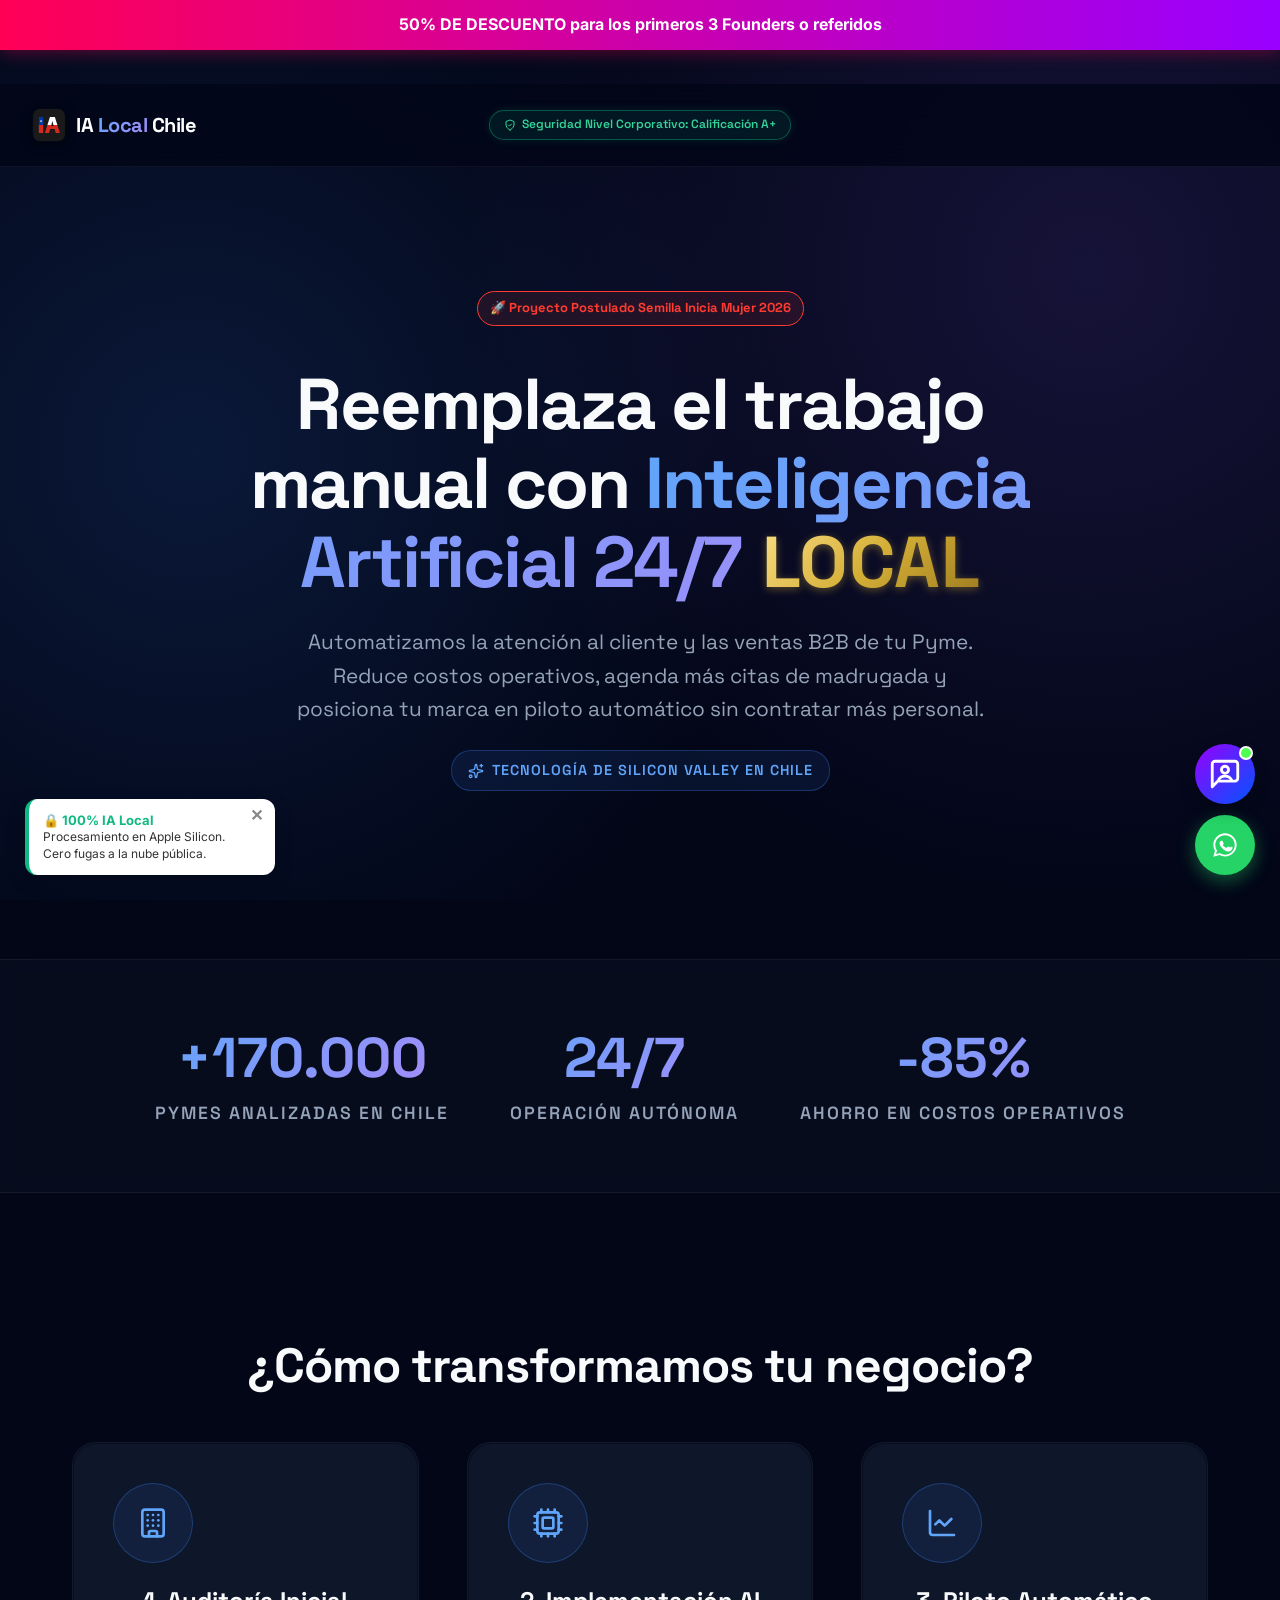
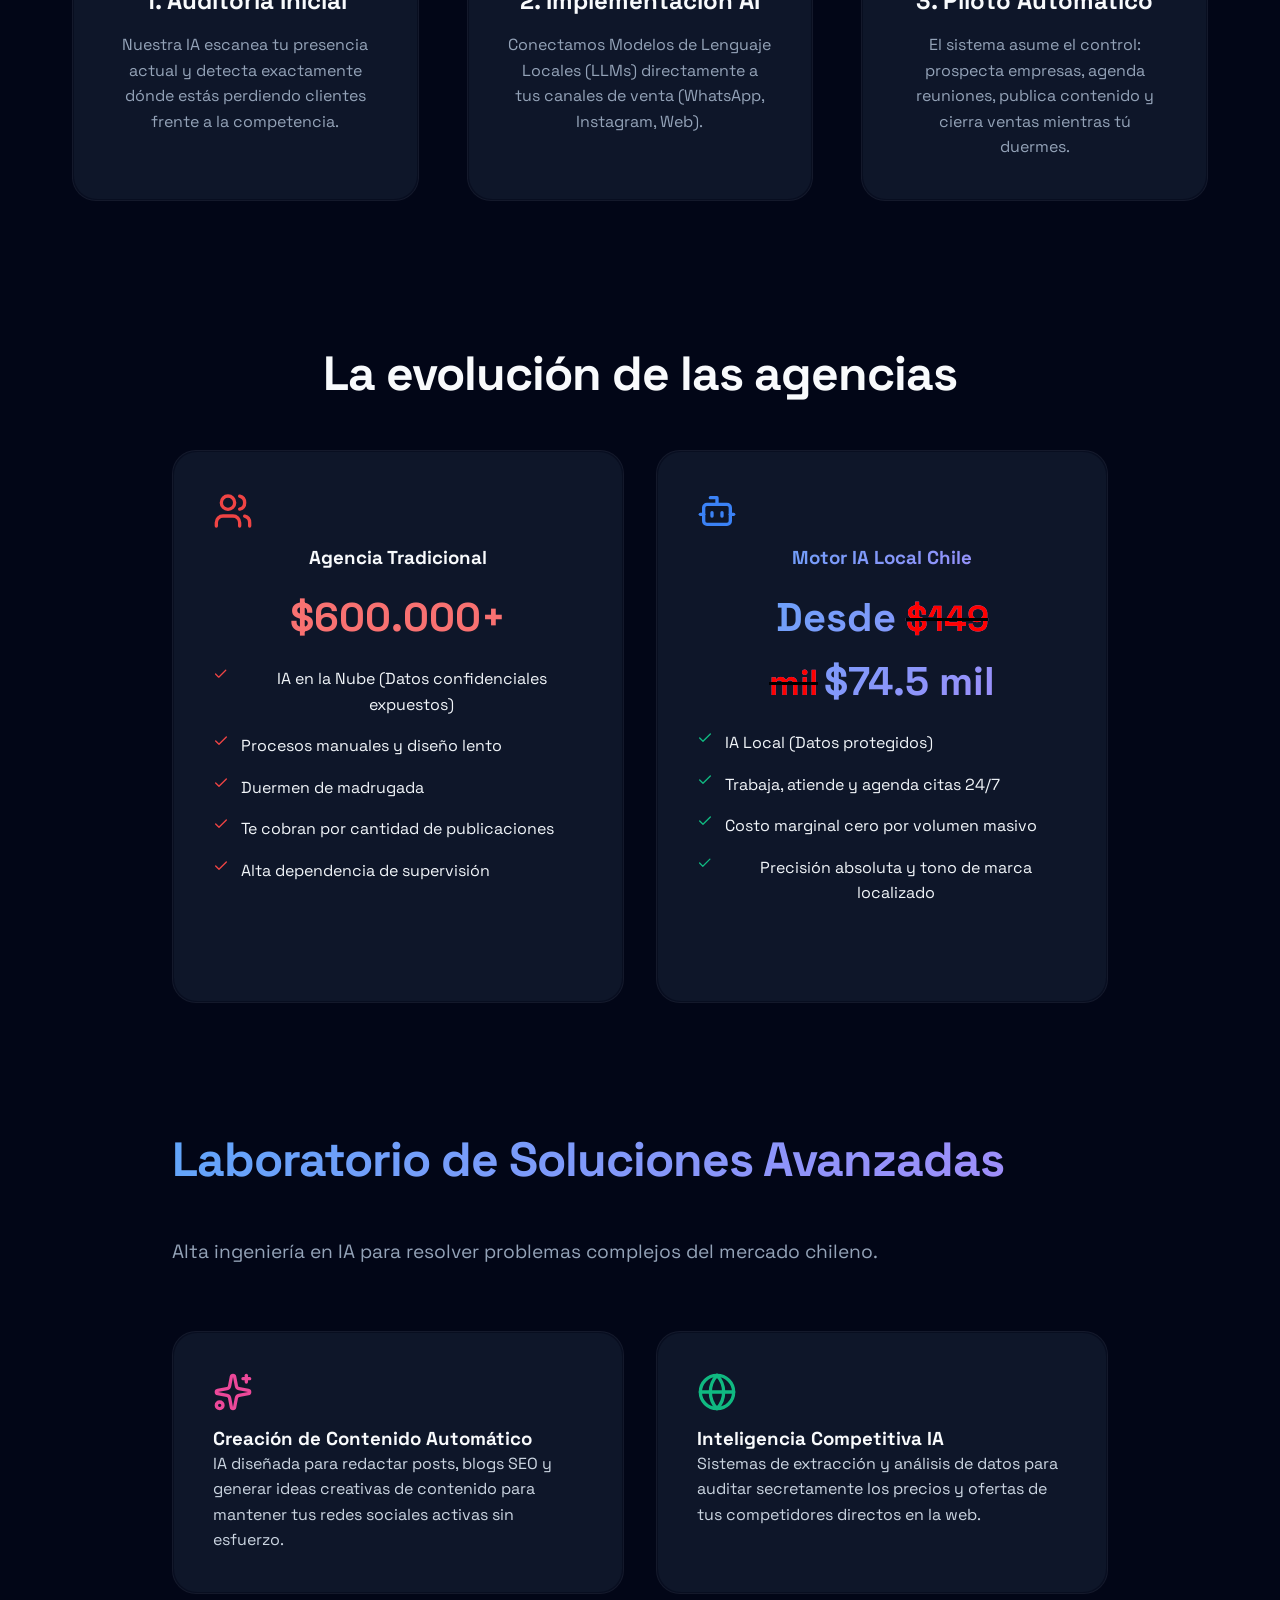
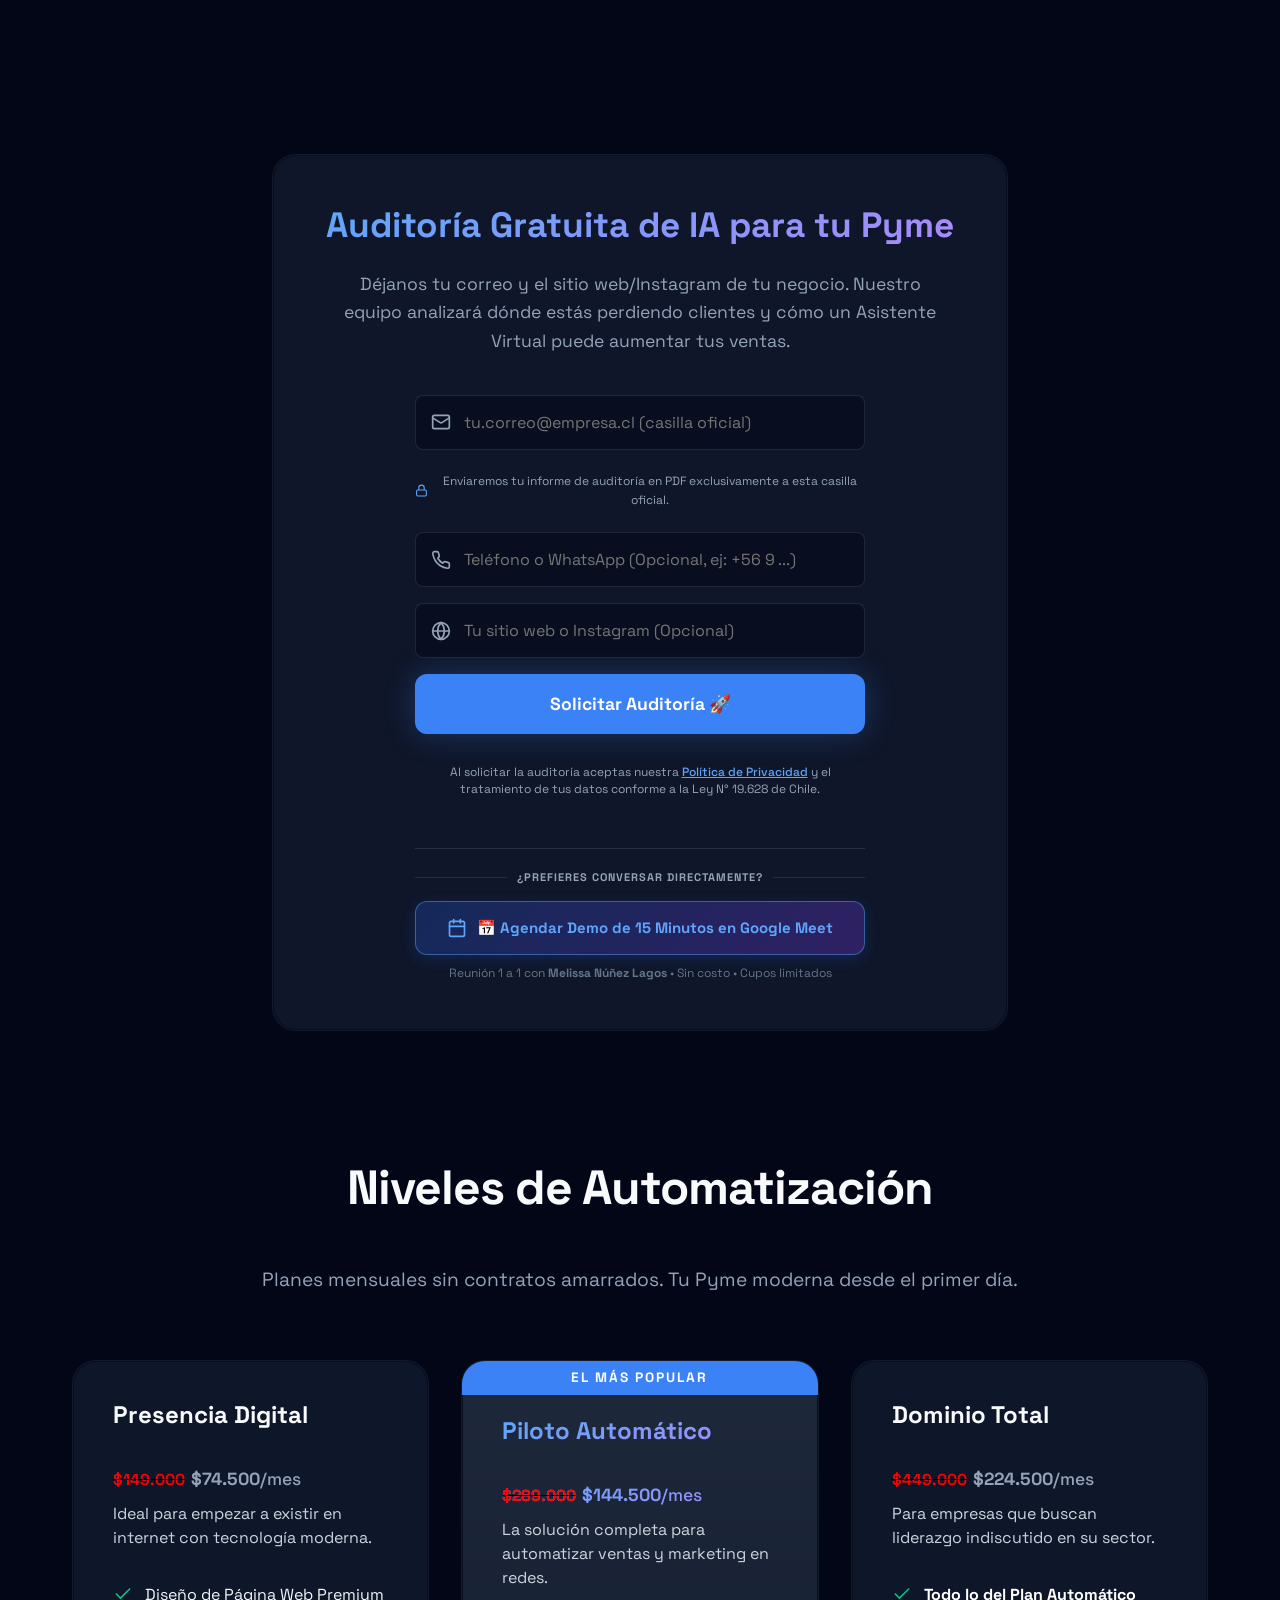
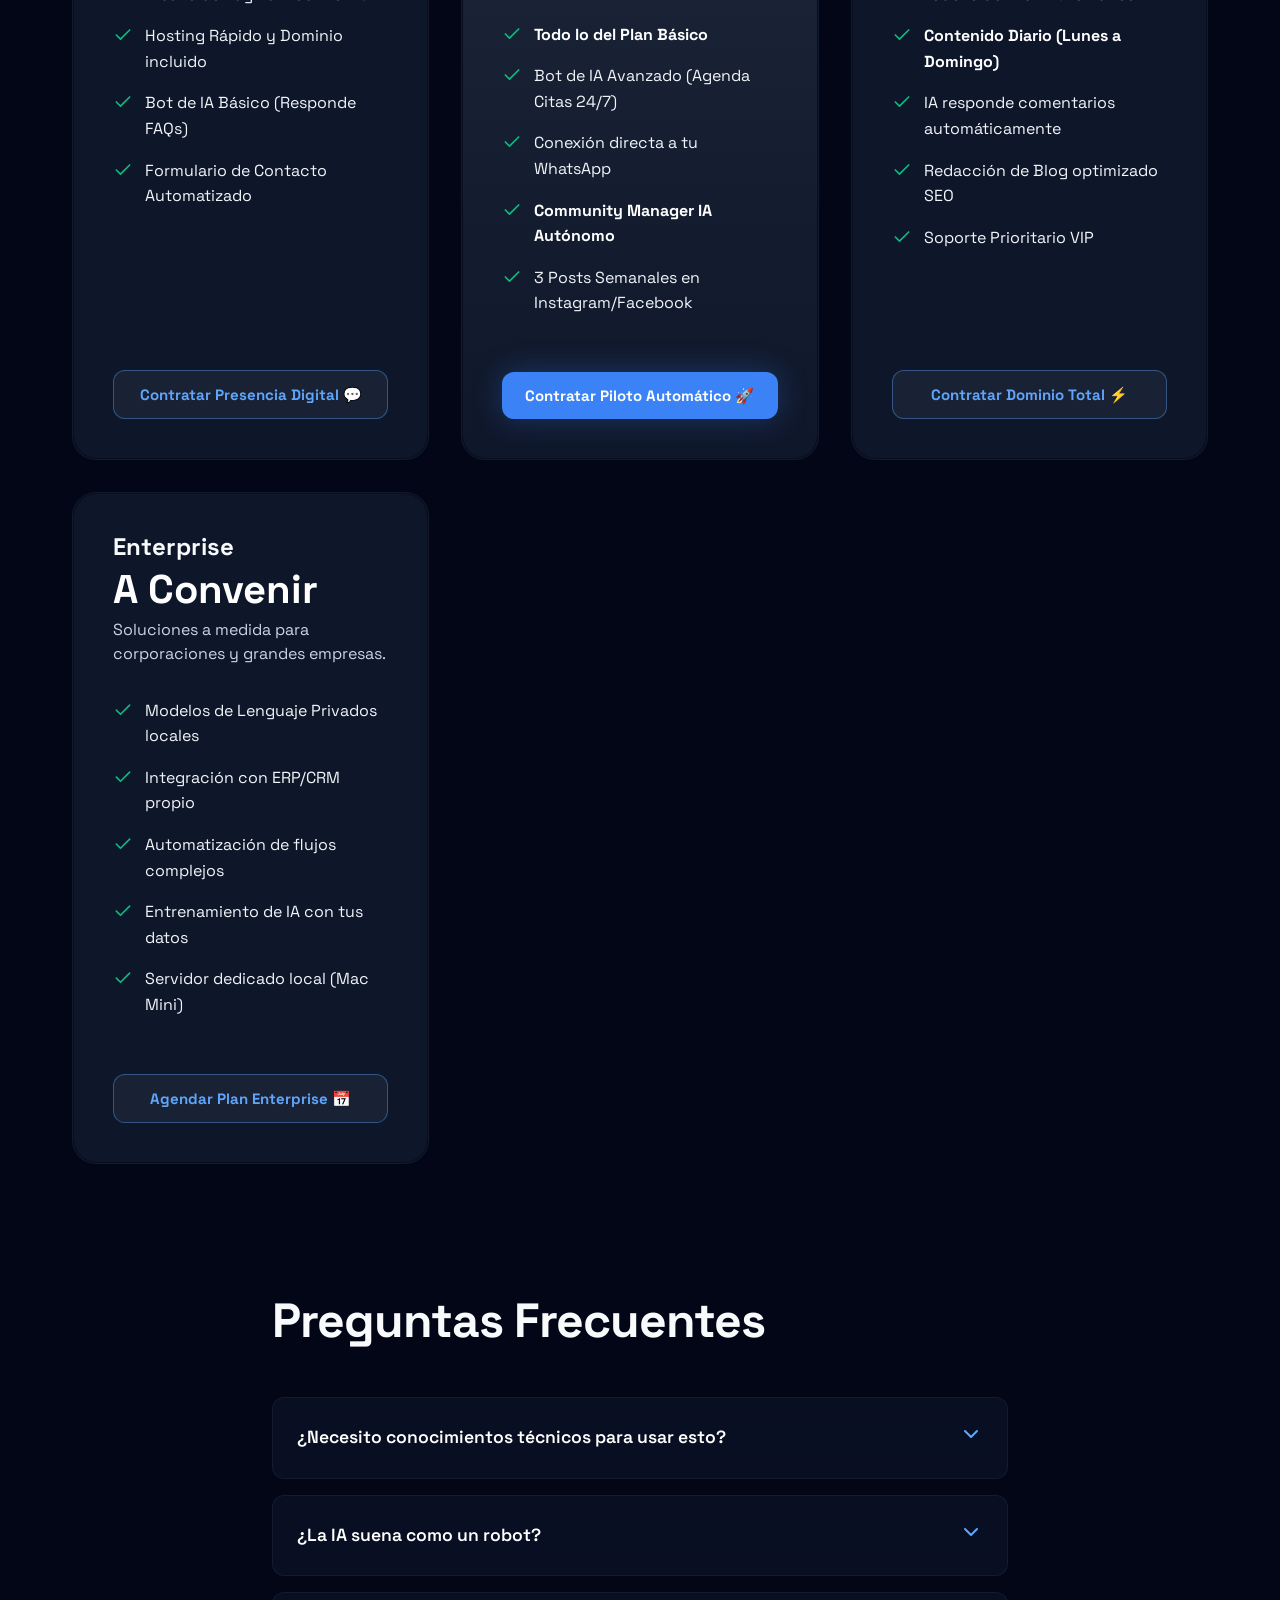
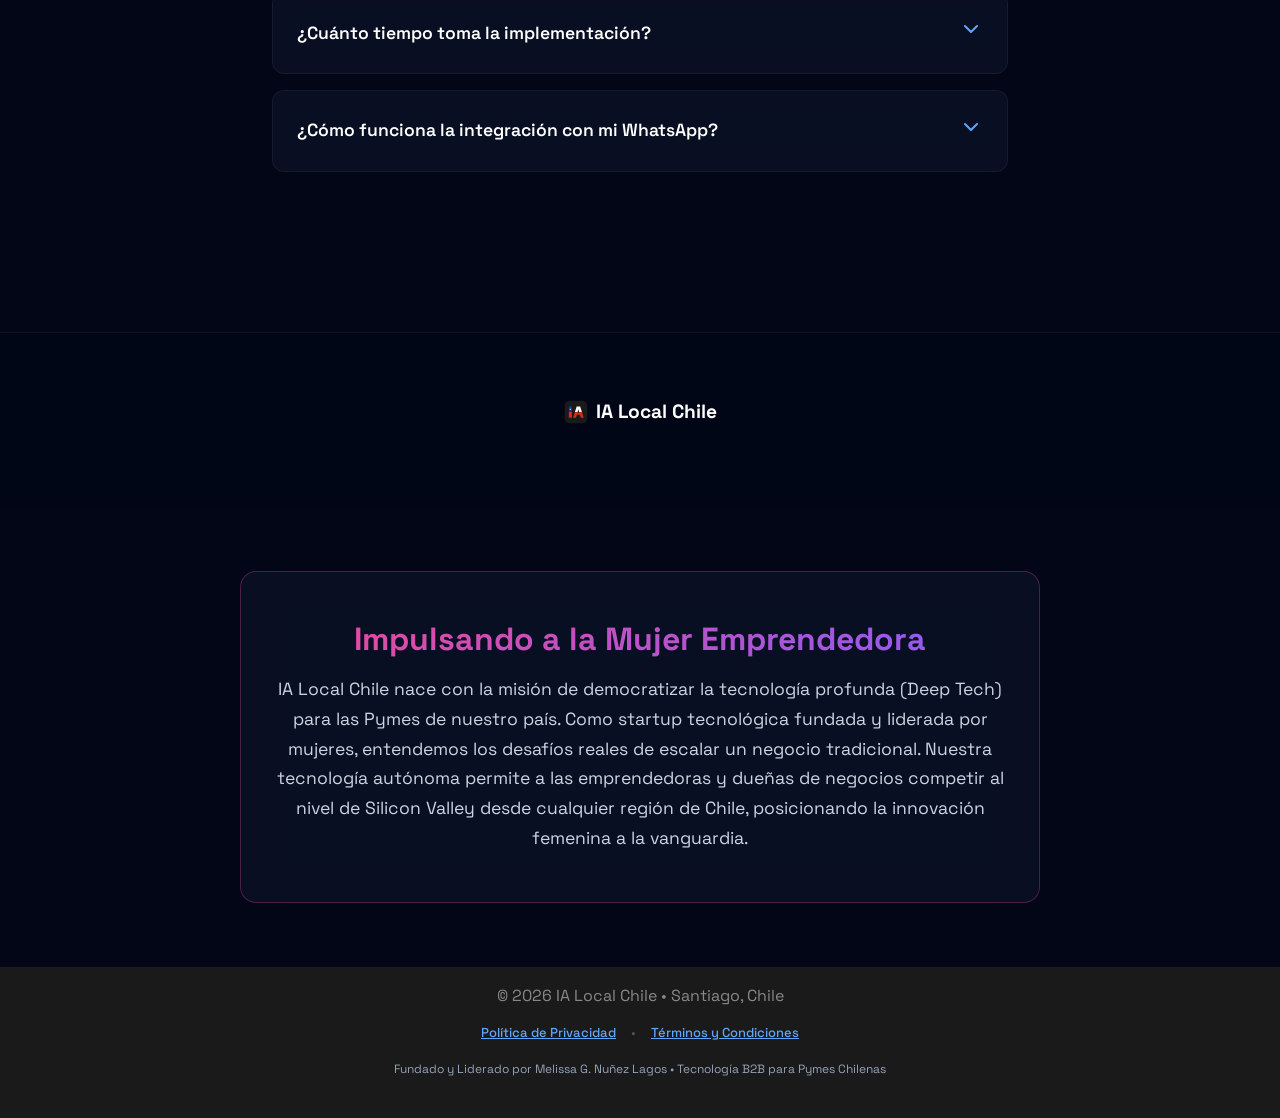
==== index.html @ cd9c36ff "fix(chat): Corregir doble envio en chips de sugerencia con delegacion de eventos y candado de concur" ====
<!doctype html>
<html lang="es">
  <head>
    <meta charset="UTF-8" />
    <!-- Favicons & Touch Icons (Google Search & Multi-device) -->
    <link rel="icon" type="image/x-icon" href="/favicon.ico" />
    <link rel="icon" type="image/svg+xml" href="/favicon.svg" />
    <link rel="icon" type="image/png" sizes="48x48" href="/favicon-48x48.png" />
    <link rel="icon" type="image/png" sizes="96x96" href="/favicon-96x96.png" />
    <link rel="icon" type="image/png" sizes="192x192" href="/favicon-192x192.png" />
    <link rel="apple-touch-icon" sizes="180x180" href="/apple-touch-icon.png" />
    <link rel="manifest" href="/site.webmanifest" />
    <meta name="viewport" content="width=device-width, initial-scale=1.0" />
    <meta name="theme-color" content="#1a1a1a" />
    <title>IA Local Chile | Agencia de Automatización B2B</title>
    
    <!-- Meta Tags Básicos -->
    <meta name="description" content="Automatizamos la atención al cliente y ventas de tu Pyme en Chile usando Inteligencia Artificial 24/7. Reduce costos y agenda más reuniones." />
    <meta name="keywords" content="Inteligencia Artificial, Agencia IA Chile, Automatización de Ventas, Chatbots Chile, Community Manager IA, Pymes Chile" />

    
    <!-- OpenGraph / WhatsApp / Facebook / Twitter -->
    <meta property="og:type" content="website" />
    <meta property="og:title" content="IA Local Chile | Inteligencia Artificial para Pymes" />
    <meta property="og:description" content="Automatiza tus ventas y redes sociales con nuestro Motor de IA Local. ¡Descubre nuestros planes para Pymes!" />
    <meta property="og:image" content="https://ialocalchile.cl/og-image.png" />
    <meta property="og:image:width" content="1200" />
    <meta property="og:image:height" content="630" />
    <meta property="og:url" content="https://ialocalchile.cl" />
    <meta name="twitter:card" content="summary_large_image" />
    <meta name="twitter:title" content="IA Local Chile | Inteligencia Artificial para Pymes" />
    <meta name="twitter:description" content="Automatiza tus ventas y redes sociales con nuestro Motor de IA Local. ¡Descubre nuestros planes para Pymes!" />
    <meta name="twitter:image" content="https://ialocalchile.cl/og-image.png" />
    
    <!-- Fonts -->
    <link rel="preconnect" href="https://fonts.googleapis.com">
    <link rel="preconnect" href="https://fonts.gstatic.com" crossorigin>
    <link href="https://fonts.googleapis.com/css2?family=Inter:wght@400;500;600;700;800&family=Space+Grotesk:wght@400;500;600;700&display=swap" rel="stylesheet">
    <script>
      // Polyfill tsParticles engine checkVersion
      if (typeof Object.prototype.checkVersion === 'undefined') {
        Object.defineProperty(Object.prototype, 'checkVersion', {
          value: function() { return true; },
          writable: true,
          configurable: true
        });
      }
    </script>
    <script type="module" crossorigin src="./assets/index-C9jcPgtJ.js?v=3"></script>
    <link rel="modulepreload" crossorigin href="./assets/Constants-ANgLf70X.js">
    <link rel="modulepreload" crossorigin href="./assets/MathUtils-zWQCnx96.js">
    <link rel="preload" as="style" href="./assets/index-D7K8b6bM.css">
    <link rel="stylesheet" crossorigin href="./assets/index-D7K8b6bM.css">
    <script type="application/ld+json">
    {
      "@context": "https://schema.org",
      "@type": "Organization",
      "name": "IA Local Chile",
      "url": "https://ialocalchile.cl",
      "logo": "https://ialocalchile.cl/favicon-512x512.png",
      "description": "Agencia de Automatización B2B e Inteligencia Artificial para Pymes en Chile. Reducción de costos y aumento de ventas con bots inteligentes.",
      "address": {
        "@type": "PostalAddress",
        "addressLocality": "Santiago",
        "addressCountry": "CL"
      },
      "contactPoint": {
        "@type": "ContactPoint",
        "contactType": "customer service",
        "availableLanguage": "Spanish"
      }
    }
    </script>
    <link rel="stylesheet" href="./assets/custom-styles.css?v=115">
  </head>
  <body>
    <div id="promo-banner" class="animated-entrance" style="background: linear-gradient(90deg, #FF0055, #9900FF); color: white; text-align: center; padding: 12px; font-family: 'Inter', sans-serif; font-weight: 700; font-size: 16px; z-index: 999999; position: fixed; top: 0; left: 0; width: 100%; box-shadow: 0 4px 15px rgba(255,0,85,0.3); opacity: 0; animation-delay: 0.2s;">
      50% DE DESCUENTO para los primeros 3 Founders o referidos
    </div>
    
    <div id="root" style="padding-top: 48px;"></div>

    <!-- AGENTE VIRTUAL (WHATSAPP WIDGET) -->
    <!-- AGENTE VIRTUAL IA LOCAL (CHAT INTERACTIVO) -->
    <div id="wa-widget" class="animated-entrance" style="position: fixed; bottom: 25px; right: 110px; z-index: 999999; font-family: 'Inter', sans-serif; display: flex; flex-direction: column; align-items: flex-end; opacity: 0; animation-delay: 0.4s;">
      <!-- Ventana de Chat -->
      <div id="wa-chat" style="display: none; width: 340px; background: white; border-radius: 12px; box-shadow: 0 10px 30px rgba(0,0,0,0.25); overflow: hidden; margin-bottom: 20px; transition: all 0.3s ease; flex-direction: column; height: 450px; max-height: calc(100vh - 120px); max-width: calc(100vw - 40px);">
        <!-- Header -->
        <div style="background: linear-gradient(135deg, #128C7E, #25D366); color: white; padding: 16px; font-weight: 600; font-size: 16px; display: flex; justify-content: space-between; align-items: center; flex-shrink: 0;">
          <div style="display: flex; align-items: center; gap: 10px;">
            <div style="width: 10px; height: 10px; background: #4FFF4F; border-radius: 50%; box-shadow: 0 0 5px #4FFF4F;"></div>
            Agente Virtual IA Local
          </div>
          <span id="wa-chat-close" aria-label="Cerrar chat" role="button" tabindex="0" style="cursor: pointer; font-size: 18px; opacity: 0.8;">✕</span>
        </div>
        
        <!-- Mensajes -->
        <div id="chat-messages" style="flex-grow: 1; padding: 15px; overflow-y: auto; background: #F8F9FA; display: flex; flex-direction: column; gap: 10px; font-size: 14.5px; color: #444; line-height: 1.5;">
          <!-- El contenido se renderiza por JS para incluir el historial -->
        </div>

        <!-- Input Area -->
        <div style="padding: 12px; background: white; border-top: 1px solid #eee; display: flex; flex-direction: column; gap: 8px; flex-shrink: 0;">
          <div style="display: flex; gap: 8px;">
            <input aria-label="Escribir mensaje" type="text" id="chat-input" placeholder="Escribe tu mensaje..." style="flex-grow: 1; padding: 10px 15px; border: 1px solid #ddd; border-radius: 20px; outline: none; font-family: inherit; font-size: 14px;">
            <button id="wa-chat-send" aria-label="Enviar mensaje" style="background: #25D366; color: white; border: none; width: 40px; height: 40px; border-radius: 50%; cursor: pointer; display: flex; align-items: center; justify-content: center; transition: transform 0.2s ease;">
              <svg width="18" height="18" viewBox="0 0 24 24" fill="white"><path d="M2.01 21L23 12 2.01 3 2 10l15 2-15 2z"/></svg>
            </button>
          </div>
          <div style="font-size: 10px; color: #777; text-align: center; margin-top: 4px; line-height: 1.2;">
            Al enviar un mensaje aceptas nuestra <a href="/privacidad" target="_blank" style="color: #2563eb; text-decoration: underline; font-weight: 500;">Política de Privacidad</a> y el tratamiento de tus datos conforme a la Ley N° 19.628 de Chile.
          </div>
        </div>
        
        <!-- Botón de WhatsApp Oculto (Aparece cuando hay spam/cierre) -->
        <a id="wa-link-btn" href="https://wa.me/56922138001?text=Hola,%20quiero%20conocer%20m%C3%A1s%20sobre%20IA%20Local%20Chile%20y%20el%20descuento%20del%2050%25" target="_blank" style="display: none; text-align: center; background: #25D366; color: white; padding: 12px; margin: 0 12px 12px 12px; border-radius: 8px; text-decoration: none; font-weight: 600; font-size: 14px; box-shadow: 0 4px 10px rgba(37, 211, 102, 0.4);">
          Continuar en WhatsApp 💬
        </a>
      </div>
      <!-- Botón Flotante -->
      <div id="wa-btn" aria-label="Abrir chat" role="button" tabindex="0" style="position: relative; background: linear-gradient(135deg, #9900FF, #0055FF); width: 65px; height: 65px; border-radius: 50%; box-shadow: 0 6px 16px rgba(0,0,0,0.3); cursor: pointer; display: flex; align-items: center; justify-content: center; transition: transform 0.2s ease;">
        <div class="live-indicator"></div>
        <svg width="34" height="34" viewBox="0 0 24 24" fill="none" stroke="white" stroke-width="2" stroke-linecap="round" stroke-linejoin="round">
          <path d="M21 15a2 2 0 0 1-2 2H7l-4 4V5a2 2 0 0 1 2-2h14a2 2 0 0 1 2 2z"></path>
          <circle cx="12" cy="9" r="2.5"></circle>
          <path d="M7.5 16c.8-1.5 2.5-2.5 4.5-2.5s3.7 1 4.5 2.5"></path>
        </svg>
      </div>
    </div>

    <!-- LÓGICA EXTERNA (PRECIOS, CHATBOT Y MUTACIONES) -->
    <script defer src="./assets/custom-logic.js?v=118"></script>
  </body>
</html>
---- assets/index-D7K8b6bM.css ----
:root{--primary:#0f172a;--secondary:#1e293b;--accent:#3b82f6;--accent-glow:#3b82f680;--text-main:#f8fafc;--text-muted:#94a3b8;--card-bg:#1e293bb3;--card-border:#ffffff1a;--success:#10b981}*{box-sizing:border-box;margin:0;padding:0}body{background-color:var(--primary);color:var(--text-main);background-image:radial-gradient(circle at 15%,#3b82f626 0%,#0000 50%),radial-gradient(circle at 85% 30%,#8b5cf626 0%,#0000 50%);background-attachment:fixed;min-height:100vh;font-family:Inter,-apple-system,BlinkMacSystemFont,Segoe UI,Roboto,Oxygen,Ubuntu,Cantarell,Open Sans,Helvetica Neue,sans-serif;line-height:1.6;overflow-x:hidden}h1,h2,h3,h4{font-weight:700;line-height:1.2}a{color:inherit;text-decoration:none}:root{--bg-color:#020617;--card-bg:#0f172a99;--card-border:#33415580;--text-main:#f8fafc;--text-muted:#94a3b8;--accent:#3b82f6;--accent-glow:#3b82f680;--success:#10b981}body{background-color:var(--bg-color);color:var(--text-main);margin:0;font-family:Space Grotesk,Inter,sans-serif;overflow-x:hidden}.app-container{flex-direction:column;align-items:center;width:100%;display:flex;position:relative}.corfo-banner{color:#fff;text-align:center;z-index:101;background:linear-gradient(90deg,#db2777 0%,#ec4899 100%);width:100%;padding:.5rem;font-size:.9rem;position:fixed;top:0;left:0;box-shadow:0 2px 10px #ec48994d}.corfo-banner strong{font-weight:800}.corfo-banner a{color:#fff;text-underline-offset:3px;text-decoration:underline;text-decoration-thickness:1px;transition:all .2s}.corfo-banner a:hover{color:#fbcfe8;text-decoration-thickness:2px}.text-gradient{background:linear-gradient(135deg,#60a5fa 0%,#a78bfa 100%);-webkit-text-fill-color:transparent;-webkit-background-clip:text}.section-title{letter-spacing:-1px;margin-bottom:3rem;font-size:3rem}.glass-panel{-webkit-backdrop-filter:blur(20px);backdrop-filter:blur(20px);background:#0f172a66;border-top:1px solid #ffffff0d;border-bottom:1px solid #ffffff0d}.navbar{-webkit-backdrop-filter:blur(20px);backdrop-filter:blur(20px);z-index:100;background:#020617cc;border-bottom:1px solid #ffffff0d;justify-content:space-between;align-items:center;width:100%;padding:1.5rem 2rem;display:flex;position:fixed;top:36px}.logo{letter-spacing:-1px;align-items:center;gap:.5rem;font-size:1.8rem;font-weight:800;display:flex}.hero{text-align:center;z-index:10;flex-direction:column;align-items:center;gap:1.5rem;max-width:900px;margin-top:8rem;padding:2rem;display:flex;position:relative}.hero-badge{color:#60a5fa;text-transform:uppercase;letter-spacing:1px;background:#3b82f61a;border:1px solid #3b82f64d;border-radius:20px;align-items:center;gap:.5rem;padding:.5rem 1rem;font-size:.9rem;font-weight:600;display:flex}.hero-title{letter-spacing:-2px;margin:0;font-size:4.5rem;line-height:1.1}.hero-subtitle{color:var(--text-muted);max-width:700px;font-size:1.3rem;line-height:1.6}.chat-simulator{-webkit-backdrop-filter:blur(20px);backdrop-filter:blur(20px);background:#0f172acc;border:1px solid #ffffff1a;border-radius:16px;width:100%;max-width:600px;overflow:hidden;box-shadow:0 30px 60px #0009}.chat-header{color:#f8fafc;background:#020617e6;border-bottom:1px solid #ffffff0d;align-items:center;gap:.75rem;padding:1rem;font-weight:600;display:flex}.chat-body{flex-direction:column;gap:1rem;height:350px;padding:1.5rem;display:flex;overflow-y:auto}.chat-bubble{text-align:left;border-radius:16px;max-width:80%;padding:1rem;font-size:1rem;line-height:1.5}.chat-bubble.user{color:#f8fafc;background:#334155;border-bottom-right-radius:4px;align-self:flex-end}.chat-bubble.ai{color:#e2e8f0;background:#3b82f626;border:1px solid #3b82f64d;border-bottom-left-radius:4px;align-self:flex-start}.chat-footer{background:#020617e6;border-top:1px solid #ffffff0d;padding:1rem}.chat-action-btn{color:#fff;cursor:pointer;background:#1e293b;border:1px solid #334155;border-radius:8px;justify-content:center;align-items:center;gap:.5rem;width:100%;padding:1rem;font-family:Space Grotesk,sans-serif;font-size:1rem;font-weight:600;transition:all .2s;display:flex}.chat-action-btn:hover:not(:disabled){background:#334155}.chat-action-btn.success{background:#10b981;border-color:#059669;box-shadow:0 0 15px #10b9814d}.chat-action-btn.success:hover{background:#059669}.dot-typing{background-color:#60a5fa;border-radius:50%;width:6px;height:6px;margin:0 2px;animation:1.4s ease-in-out infinite both typing;display:inline-block}.dot-typing:first-child{animation-delay:-.32s}.dot-typing:nth-child(2){animation-delay:-.16s}@keyframes typing{0%,80%,to{transform:scale(0)}40%{transform:scale(1)}}.glow-card{background:#0f172a80;border:1px solid #ffffff0d;border-radius:24px;position:relative;overflow:hidden}.glow-card:before{content:"";top:var(--mouse-y);left:var(--mouse-x);opacity:0;pointer-events:none;z-index:1;background:radial-gradient(circle,#3b82f626 0%,#0000 70%);width:300px;height:300px;transition:opacity .3s;position:absolute;transform:translate(-50%,-50%)}.glow-card:hover:before{opacity:1}.glow-bg{z-index:2;background:#0f172af2;border-radius:23px;position:absolute;inset:1px}.card-content{z-index:3;flex-direction:column;height:100%;padding:2.5rem;display:flex;position:relative}.stats-section{z-index:10;width:100%;margin:4rem 0;padding:4rem 0;position:relative}.stats-grid{flex-wrap:wrap;justify-content:space-around;gap:2rem;max-width:1000px;margin:0 auto;display:flex}.stat-item{text-align:center}.stat-item h3{margin-bottom:.5rem;font-size:3.5rem;font-weight:800}.stat-item p{color:#94a3b8;text-transform:uppercase;letter-spacing:2px;font-size:1.1rem;font-weight:600}.how-it-works{text-align:center;z-index:10;width:100%;max-width:1200px;padding:5rem 2rem;position:relative}.steps-grid{grid-template-columns:repeat(auto-fit,minmax(280px,1fr));gap:3rem;display:grid}.step-icon{color:#60a5fa;background:#3b82f61a;border:1px solid #3b82f64d;border-radius:50%;justify-content:center;align-items:center;width:80px;height:80px;margin-bottom:1.5rem;display:flex}.step-card h3{color:#f8fafc;margin-bottom:1rem;font-size:1.5rem}.step-card p{color:#94a3b8;line-height:1.6}.comparison-section{text-align:center;z-index:10;width:100%;max-width:1000px;padding:4rem 2rem;position:relative}.comparison-grid{grid-template-columns:repeat(auto-fit,minmax(300px,1fr));gap:2rem;display:grid}.comparison-price{margin:1rem 0;font-size:2.5rem;font-weight:800}.human .comparison-price{color:#f87171}.pricing-section{text-align:center;z-index:10;width:100%;max-width:1200px;padding:4rem 2rem;position:relative}.pricing-subtitle{color:var(--text-muted);margin-bottom:4rem;font-size:1.2rem}.pricing-grid{grid-template-columns:repeat(auto-fit,minmax(320px,1fr));align-items:stretch;gap:2rem;display:grid}.pricing-card{text-align:left}.pricing-card.popular .glow-bg{background:linear-gradient(#1e293bfa 0%,#0f172afa 100%)}.popular-badge{background:var(--accent);color:#fff;text-align:center;text-transform:uppercase;letter-spacing:2px;z-index:4;width:100%;padding:.4rem 0;font-size:.85rem;font-weight:700;position:absolute;top:0;left:0}.pricing-card.popular .card-content{padding-top:3.5rem}.pricing-header h3{margin-bottom:.5rem;font-size:1.5rem}.price{color:#fff;margin-bottom:.5rem;font-size:3.5rem;font-weight:800;line-height:1}.price span{color:var(--text-muted);font-size:1.1rem;font-weight:500}.pricing-desc{color:var(--text-muted);min-height:48px;margin-bottom:2rem;font-size:1rem}.features-list{flex-grow:1;margin-bottom:2.5rem;padding:0;list-style:none}.features-list li{color:#e2e8f0;align-items:flex-start;gap:.75rem;margin-bottom:1rem;font-size:1rem;display:flex}.feature-icon{color:var(--success);flex-shrink:0;margin-top:2px}.cta-button{cursor:pointer;border:none;border-radius:12px;justify-content:center;align-items:center;gap:.5rem;width:100%;padding:1.2rem;font-family:Space Grotesk,sans-serif;font-size:1.1rem;font-weight:700;transition:all .3s;display:flex}.cta-button.outline{color:#fff;background:#ffffff0d;border:1px solid #ffffff1a}.cta-button.outline:hover{background:#ffffff1a}.cta-button.primary{background:var(--accent);color:#fff;box-shadow:0 0 30px #3b82f64d}.cta-button.primary:hover{background:#2563eb;transform:translateY(-2px);box-shadow:0 10px 40px #3b82f680}.whatsapp-float{color:#fff;z-index:1000;background-color:#25d366;border-radius:50%;justify-content:center;align-items:center;width:65px;height:65px;transition:transform .3s cubic-bezier(.175,.885,.32,1.275);display:flex;position:fixed;bottom:30px;right:30px;box-shadow:0 10px 30px #25d36666}.lead-magnet-section{text-align:center;z-index:10;width:100%;max-width:800px;margin-top:2rem;padding:4rem 2rem;position:relative}.lead-magnet-container{padding:1px}.lead-magnet-container .card-content{background:#0f172af2;border-radius:23px;flex-direction:column;align-items:center;gap:1.5rem;padding:3rem;display:flex}.lead-magnet-container h2{margin:0;font-size:2.2rem}.lead-magnet-container p{color:var(--text-muted);max-width:600px;margin:0;font-size:1.1rem}.lead-form{flex-direction:column;gap:1rem;width:100%;max-width:450px;margin-top:1rem;display:flex}.input-group{width:100%;position:relative}.input-icon{color:var(--text-muted);position:absolute;top:50%;left:1rem;transform:translateY(-50%)}.input-group input{color:#fff;box-sizing:border-box;background:#02061780;border:1px solid #ffffff1a;border-radius:8px;width:100%;padding:1rem 1rem 1rem 3rem;font-family:Space Grotesk,sans-serif;font-size:1rem;transition:all .2s}.input-group input:focus{border-color:var(--accent);outline:none;box-shadow:0 0 10px #3b82f64d}.input-group input:disabled{opacity:.6;cursor:not-allowed}.loader{border:3px solid #ffffff4d;border-top-color:#fff;border-radius:50%;width:20px;height:20px;animation:1s linear infinite spin}@keyframes spin{0%{transform:rotate(0)}to{transform:rotate(360deg)}}.success-message{background:#10b9811a;border:1px solid #10b98133;border-radius:12px;flex-direction:column;align-items:center;gap:.5rem;width:100%;max-width:450px;margin-top:1rem;padding:2rem;display:flex}.success-message h3{color:#10b981;margin:0;font-size:1.5rem}.faq-section{z-index:10;width:100%;max-width:800px;margin-bottom:2rem;padding:4rem 2rem;position:relative}.faq-container{flex-direction:column;gap:1rem;display:flex}.faq-item{cursor:pointer;-webkit-backdrop-filter:blur(10px);backdrop-filter:blur(10px);background:#0f172a99;border:1px solid #ffffff0d;border-radius:12px;transition:all .2s;overflow:hidden}.faq-item:hover{background:#1e293bcc;border-color:#3b82f64d}.faq-question{justify-content:space-between;align-items:center;gap:1rem;padding:1.5rem;display:flex}.faq-question h3{text-align:left;margin:0;font-size:1.1rem;font-weight:600}.faq-answer-wrapper{overflow:hidden}.faq-answer{color:var(--text-muted);text-align:left;margin:0;padding:0 1.5rem 1.5rem;line-height:1.6}.footer{text-align:center;width:100%;color:var(--text-muted);z-index:10;background:#020617e6;border-top:1px solid #ffffff0d;margin-top:4rem;padding:4rem 2rem;position:relative}@media (width<=768px){.hero-title{font-size:3rem}.navbar{padding:1rem}.stats-grid{flex-direction:column;gap:3rem}.chat-simulator{max-width:100%}}
---- assets/index-D7K8b6bM.css ----
:root{--primary:#0f172a;--secondary:#1e293b;--accent:#3b82f6;--accent-glow:#3b82f680;--text-main:#f8fafc;--text-muted:#94a3b8;--card-bg:#1e293bb3;--card-border:#ffffff1a;--success:#10b981}*{box-sizing:border-box;margin:0;padding:0}body{background-color:var(--primary);color:var(--text-main);background-image:radial-gradient(circle at 15%,#3b82f626 0%,#0000 50%),radial-gradient(circle at 85% 30%,#8b5cf626 0%,#0000 50%);background-attachment:fixed;min-height:100vh;font-family:Inter,-apple-system,BlinkMacSystemFont,Segoe UI,Roboto,Oxygen,Ubuntu,Cantarell,Open Sans,Helvetica Neue,sans-serif;line-height:1.6;overflow-x:hidden}h1,h2,h3,h4{font-weight:700;line-height:1.2}a{color:inherit;text-decoration:none}:root{--bg-color:#020617;--card-bg:#0f172a99;--card-border:#33415580;--text-main:#f8fafc;--text-muted:#94a3b8;--accent:#3b82f6;--accent-glow:#3b82f680;--success:#10b981}body{background-color:var(--bg-color);color:var(--text-main);margin:0;font-family:Space Grotesk,Inter,sans-serif;overflow-x:hidden}.app-container{flex-direction:column;align-items:center;width:100%;display:flex;position:relative}.corfo-banner{color:#fff;text-align:center;z-index:101;background:linear-gradient(90deg,#db2777 0%,#ec4899 100%);width:100%;padding:.5rem;font-size:.9rem;position:fixed;top:0;left:0;box-shadow:0 2px 10px #ec48994d}.corfo-banner strong{font-weight:800}.corfo-banner a{color:#fff;text-underline-offset:3px;text-decoration:underline;text-decoration-thickness:1px;transition:all .2s}.corfo-banner a:hover{color:#fbcfe8;text-decoration-thickness:2px}.text-gradient{background:linear-gradient(135deg,#60a5fa 0%,#a78bfa 100%);-webkit-text-fill-color:transparent;-webkit-background-clip:text}.section-title{letter-spacing:-1px;margin-bottom:3rem;font-size:3rem}.glass-panel{-webkit-backdrop-filter:blur(20px);backdrop-filter:blur(20px);background:#0f172a66;border-top:1px solid #ffffff0d;border-bottom:1px solid #ffffff0d}.navbar{-webkit-backdrop-filter:blur(20px);backdrop-filter:blur(20px);z-index:100;background:#020617cc;border-bottom:1px solid #ffffff0d;justify-content:space-between;align-items:center;width:100%;padding:1.5rem 2rem;display:flex;position:fixed;top:36px}.logo{letter-spacing:-1px;align-items:center;gap:.5rem;font-size:1.8rem;font-weight:800;display:flex}.hero{text-align:center;z-index:10;flex-direction:column;align-items:center;gap:1.5rem;max-width:900px;margin-top:8rem;padding:2rem;display:flex;position:relative}.hero-badge{color:#60a5fa;text-transform:uppercase;letter-spacing:1px;background:#3b82f61a;border:1px solid #3b82f64d;border-radius:20px;align-items:center;gap:.5rem;padding:.5rem 1rem;font-size:.9rem;font-weight:600;display:flex}.hero-title{letter-spacing:-2px;margin:0;font-size:4.5rem;line-height:1.1}.hero-subtitle{color:var(--text-muted);max-width:700px;font-size:1.3rem;line-height:1.6}.chat-simulator{-webkit-backdrop-filter:blur(20px);backdrop-filter:blur(20px);background:#0f172acc;border:1px solid #ffffff1a;border-radius:16px;width:100%;max-width:600px;overflow:hidden;box-shadow:0 30px 60px #0009}.chat-header{color:#f8fafc;background:#020617e6;border-bottom:1px solid #ffffff0d;align-items:center;gap:.75rem;padding:1rem;font-weight:600;display:flex}.chat-body{flex-direction:column;gap:1rem;height:350px;padding:1.5rem;display:flex;overflow-y:auto}.chat-bubble{text-align:left;border-radius:16px;max-width:80%;padding:1rem;font-size:1rem;line-height:1.5}.chat-bubble.user{color:#f8fafc;background:#334155;border-bottom-right-radius:4px;align-self:flex-end}.chat-bubble.ai{color:#e2e8f0;background:#3b82f626;border:1px solid #3b82f64d;border-bottom-left-radius:4px;align-self:flex-start}.chat-footer{background:#020617e6;border-top:1px solid #ffffff0d;padding:1rem}.chat-action-btn{color:#fff;cursor:pointer;background:#1e293b;border:1px solid #334155;border-radius:8px;justify-content:center;align-items:center;gap:.5rem;width:100%;padding:1rem;font-family:Space Grotesk,sans-serif;font-size:1rem;font-weight:600;transition:all .2s;display:flex}.chat-action-btn:hover:not(:disabled){background:#334155}.chat-action-btn.success{background:#10b981;border-color:#059669;box-shadow:0 0 15px #10b9814d}.chat-action-btn.success:hover{background:#059669}.dot-typing{background-color:#60a5fa;border-radius:50%;width:6px;height:6px;margin:0 2px;animation:1.4s ease-in-out infinite both typing;display:inline-block}.dot-typing:first-child{animation-delay:-.32s}.dot-typing:nth-child(2){animation-delay:-.16s}@keyframes typing{0%,80%,to{transform:scale(0)}40%{transform:scale(1)}}.glow-card{background:#0f172a80;border:1px solid #ffffff0d;border-radius:24px;position:relative;overflow:hidden}.glow-card:before{content:"";top:var(--mouse-y);left:var(--mouse-x);opacity:0;pointer-events:none;z-index:1;background:radial-gradient(circle,#3b82f626 0%,#0000 70%);width:300px;height:300px;transition:opacity .3s;position:absolute;transform:translate(-50%,-50%)}.glow-card:hover:before{opacity:1}.glow-bg{z-index:2;background:#0f172af2;border-radius:23px;position:absolute;inset:1px}.card-content{z-index:3;flex-direction:column;height:100%;padding:2.5rem;display:flex;position:relative}.stats-section{z-index:10;width:100%;margin:4rem 0;padding:4rem 0;position:relative}.stats-grid{flex-wrap:wrap;justify-content:space-around;gap:2rem;max-width:1000px;margin:0 auto;display:flex}.stat-item{text-align:center}.stat-item h3{margin-bottom:.5rem;font-size:3.5rem;font-weight:800}.stat-item p{color:#94a3b8;text-transform:uppercase;letter-spacing:2px;font-size:1.1rem;font-weight:600}.how-it-works{text-align:center;z-index:10;width:100%;max-width:1200px;padding:5rem 2rem;position:relative}.steps-grid{grid-template-columns:repeat(auto-fit,minmax(280px,1fr));gap:3rem;display:grid}.step-icon{color:#60a5fa;background:#3b82f61a;border:1px solid #3b82f64d;border-radius:50%;justify-content:center;align-items:center;width:80px;height:80px;margin-bottom:1.5rem;display:flex}.step-card h3{color:#f8fafc;margin-bottom:1rem;font-size:1.5rem}.step-card p{color:#94a3b8;line-height:1.6}.comparison-section{text-align:center;z-index:10;width:100%;max-width:1000px;padding:4rem 2rem;position:relative}.comparison-grid{grid-template-columns:repeat(auto-fit,minmax(300px,1fr));gap:2rem;display:grid}.comparison-price{margin:1rem 0;font-size:2.5rem;font-weight:800}.human .comparison-price{color:#f87171}.pricing-section{text-align:center;z-index:10;width:100%;max-width:1200px;padding:4rem 2rem;position:relative}.pricing-subtitle{color:var(--text-muted);margin-bottom:4rem;font-size:1.2rem}.pricing-grid{grid-template-columns:repeat(auto-fit,minmax(320px,1fr));align-items:stretch;gap:2rem;display:grid}.pricing-card{text-align:left}.pricing-card.popular .glow-bg{background:linear-gradient(#1e293bfa 0%,#0f172afa 100%)}.popular-badge{background:var(--accent);color:#fff;text-align:center;text-transform:uppercase;letter-spacing:2px;z-index:4;width:100%;padding:.4rem 0;font-size:.85rem;font-weight:700;position:absolute;top:0;left:0}.pricing-card.popular .card-content{padding-top:3.5rem}.pricing-header h3{margin-bottom:.5rem;font-size:1.5rem}.price{color:#fff;margin-bottom:.5rem;font-size:3.5rem;font-weight:800;line-height:1}.price span{color:var(--text-muted);font-size:1.1rem;font-weight:500}.pricing-desc{color:var(--text-muted);min-height:48px;margin-bottom:2rem;font-size:1rem}.features-list{flex-grow:1;margin-bottom:2.5rem;padding:0;list-style:none}.features-list li{color:#e2e8f0;align-items:flex-start;gap:.75rem;margin-bottom:1rem;font-size:1rem;display:flex}.feature-icon{color:var(--success);flex-shrink:0;margin-top:2px}.cta-button{cursor:pointer;border:none;border-radius:12px;justify-content:center;align-items:center;gap:.5rem;width:100%;padding:1.2rem;font-family:Space Grotesk,sans-serif;font-size:1.1rem;font-weight:700;transition:all .3s;display:flex}.cta-button.outline{color:#fff;background:#ffffff0d;border:1px solid #ffffff1a}.cta-button.outline:hover{background:#ffffff1a}.cta-button.primary{background:var(--accent);color:#fff;box-shadow:0 0 30px #3b82f64d}.cta-button.primary:hover{background:#2563eb;transform:translateY(-2px);box-shadow:0 10px 40px #3b82f680}.whatsapp-float{color:#fff;z-index:1000;background-color:#25d366;border-radius:50%;justify-content:center;align-items:center;width:65px;height:65px;transition:transform .3s cubic-bezier(.175,.885,.32,1.275);display:flex;position:fixed;bottom:30px;right:30px;box-shadow:0 10px 30px #25d36666}.lead-magnet-section{text-align:center;z-index:10;width:100%;max-width:800px;margin-top:2rem;padding:4rem 2rem;position:relative}.lead-magnet-container{padding:1px}.lead-magnet-container .card-content{background:#0f172af2;border-radius:23px;flex-direction:column;align-items:center;gap:1.5rem;padding:3rem;display:flex}.lead-magnet-container h2{margin:0;font-size:2.2rem}.lead-magnet-container p{color:var(--text-muted);max-width:600px;margin:0;font-size:1.1rem}.lead-form{flex-direction:column;gap:1rem;width:100%;max-width:450px;margin-top:1rem;display:flex}.input-group{width:100%;position:relative}.input-icon{color:var(--text-muted);position:absolute;top:50%;left:1rem;transform:translateY(-50%)}.input-group input{color:#fff;box-sizing:border-box;background:#02061780;border:1px solid #ffffff1a;border-radius:8px;width:100%;padding:1rem 1rem 1rem 3rem;font-family:Space Grotesk,sans-serif;font-size:1rem;transition:all .2s}.input-group input:focus{border-color:var(--accent);outline:none;box-shadow:0 0 10px #3b82f64d}.input-group input:disabled{opacity:.6;cursor:not-allowed}.loader{border:3px solid #ffffff4d;border-top-color:#fff;border-radius:50%;width:20px;height:20px;animation:1s linear infinite spin}@keyframes spin{0%{transform:rotate(0)}to{transform:rotate(360deg)}}.success-message{background:#10b9811a;border:1px solid #10b98133;border-radius:12px;flex-direction:column;align-items:center;gap:.5rem;width:100%;max-width:450px;margin-top:1rem;padding:2rem;display:flex}.success-message h3{color:#10b981;margin:0;font-size:1.5rem}.faq-section{z-index:10;width:100%;max-width:800px;margin-bottom:2rem;padding:4rem 2rem;position:relative}.faq-container{flex-direction:column;gap:1rem;display:flex}.faq-item{cursor:pointer;-webkit-backdrop-filter:blur(10px);backdrop-filter:blur(10px);background:#0f172a99;border:1px solid #ffffff0d;border-radius:12px;transition:all .2s;overflow:hidden}.faq-item:hover{background:#1e293bcc;border-color:#3b82f64d}.faq-question{justify-content:space-between;align-items:center;gap:1rem;padding:1.5rem;display:flex}.faq-question h3{text-align:left;margin:0;font-size:1.1rem;font-weight:600}.faq-answer-wrapper{overflow:hidden}.faq-answer{color:var(--text-muted);text-align:left;margin:0;padding:0 1.5rem 1.5rem;line-height:1.6}.footer{text-align:center;width:100%;color:var(--text-muted);z-index:10;background:#020617e6;border-top:1px solid #ffffff0d;margin-top:4rem;padding:4rem 2rem;position:relative}@media (width<=768px){.hero-title{font-size:3rem}.navbar{padding:1rem}.stats-grid{flex-direction:column;gap:3rem}.chat-simulator{max-width:100%}}
---- assets/custom-styles.css ----
/* Animaciones y Diseño Premium */
@keyframes slideUpFade {
  from { opacity: 0; transform: translateY(30px); }
  to { opacity: 1; transform: translateY(0); }
}
@keyframes pulseGlow {
  0% { box-shadow: 0 0 0 0 rgba(79, 255, 79, 0.7); }
  70% { box-shadow: 0 0 0 10px rgba(79, 255, 79, 0); }
  100% { box-shadow: 0 0 0 0 rgba(79, 255, 79, 0); }
}
.animated-entrance {
  animation: slideUpFade 0.8s cubic-bezier(0.16, 1, 0.3, 1) forwards;
}

/* Ocultar el chat simulador (ejemplo en página) */
.chat-simulator, .chat-simulator-container {
  display: none !important;
}

/* Hover del Agente */
#wa-btn {
  transition: all 0.3s cubic-bezier(0.25, 0.8, 0.25, 1) !important;
}
#wa-btn:hover {
  transform: translateY(-4px) scale(1.02) !important;
  box-shadow: 0 12px 24px rgba(153, 0, 255, 0.4) !important;
}

/* Live Indicator */
.live-indicator {
  position: absolute;
  top: 2px;
  right: 2px;
  width: 14px;
  height: 14px;
  background-color: #4FFF4F;
  border: 2px solid white;
  border-radius: 50%;
  animation: pulseGlow 2s infinite;
  z-index: 10;
}

/* -------------------------------------------------------------
   ACCESIBILIDAD Y CONTRASTE TIPOGRÁFICO (WCAG)
   ------------------------------------------------------------- */
.pricing-desc {
  color: #cbd5e1 !important;
  font-size: 1rem !important;
  line-height: 1.5 !important;
}

.features-list li {
  color: #f1f5f9 !important;
}

.features-list li strong {
  color: #ffffff !important;
}

.faq-answer {
  color: #e2e8f0 !important;
  font-size: 1.05rem !important;
  line-height: 1.65 !important;
}

.faq-question h3 {
  color: #ffffff !important;
  font-weight: 600 !important;
}

.lead-form p, 
.lead-form label {
  color: #f1f5f9 !important;
}

.comparison-card p {
  color: #cbd5e1 !important;
}

/* Botones de planes homogeneizados */
.pricing-card .cta-button {
  width: 100% !important;
  padding: 14px 20px !important;
  font-size: 15px !important;
  font-weight: 700 !important;
  border-radius: 12px !important;
  display: inline-flex !important;
  align-items: center !important;
  justify-content: center !important;
  gap: 8px !important;
  cursor: pointer !important;
  transition: all 0.25s ease !important;
}

.pricing-card:not(.popular) .cta-button {
  background: rgba(30, 41, 59, 0.7) !important;
  color: #60a5fa !important;
  border: 1px solid rgba(96, 165, 250, 0.4) !important;
}

.pricing-card:not(.popular) .cta-button:hover {
  background: rgba(59, 130, 246, 0.2) !important;
  border-color: #60a5fa !important;
  transform: translateY(-2px) !important;
  box-shadow: 0 4px 15px rgba(59, 130, 246, 0.3) !important;
}

/* -------------------------------------------------------------
   DISPOSICIÓN VERTICAL DE BOTONES FLOTANTES (SIN COMPETENCIA)
   ------------------------------------------------------------- */
/* Botón de WhatsApp oficial en la esquina inferior */
a[href*="wa.me"]:not(#wa-link-btn), 
.whatsapp-float {
  position: fixed !important;
  bottom: 25px !important;
  right: 25px !important;
  width: 60px !important;
  height: 60px !important;
  z-index: 999998 !important;
  display: flex !important;
  align-items: center !important;
  justify-content: center !important;
  box-shadow: 0 6px 18px rgba(37, 211, 102, 0.4) !important;
}

/* Botón de Chat IA apilado ordenadamente ARRIBA de WhatsApp */
#wa-widget {
  position: fixed !important;
  bottom: 96px !important;
  right: 25px !important;
  z-index: 999999 !important;
}

#wa-btn {
  width: 60px !important;
  height: 60px !important;
}

/* Badge flotante de privacidad (con botón de cierre) */
#privacy-badge {
  position: fixed;
  bottom: 25px;
  left: 25px;
  z-index: 999990;
}

/* -------------------------------------------------------------
   MODO CELULAR Y RESPONSIVE (< 768px y 375px)
   ------------------------------------------------------------- */
@media (max-width: 768px) {
  /* Ocultar badge de seguridad del header para no chocar con el logo */
  #security-badge-header {
    display: none !important;
  }

  /* Ocultar badge flotante de privacidad en móvil para no tapar contenido */
  #privacy-badge {
    display: none !important;
  }

  /* Ajustar barra de promo superior para que no consuma demasiado espacio */
  #promo-banner {
    font-size: 13px !important;
    padding: 8px 10px !important;
  }

  #root {
    padding-top: 38px !important;
  }

  /* Botones flotantes compactos en móvil */
  a[href*="wa.me"]:not(#wa-link-btn), 
  .whatsapp-float {
    width: 50px !important;
    height: 50px !important;
    bottom: 15px !important;
    right: 15px !important;
  }

  #wa-widget {
    bottom: 74px !important;
    right: 15px !important;
  }

  #wa-btn {
    width: 50px !important;
    height: 50px !important;
  }

  #wa-btn svg {
    width: 26px !important;
    height: 26px !important;
  }
}

/* Schedule Demo CTA & Phone Input */
#direct-schedule-box a:hover {
  background: linear-gradient(135deg, rgba(37, 99, 235, 0.35), rgba(124, 58, 237, 0.4)) !important;
  transform: translateY(-2px);
  box-shadow: 0 8px 25px rgba(59, 130, 246, 0.35) !important;
  border-color: rgba(96, 165, 250, 0.7) !important;
}
#lead-phone-input:focus {
  border-color: #3b82f6 !important;
  outline: none !important;
  box-shadow: 0 0 10px rgba(59, 130, 246, 0.3) !important;
}
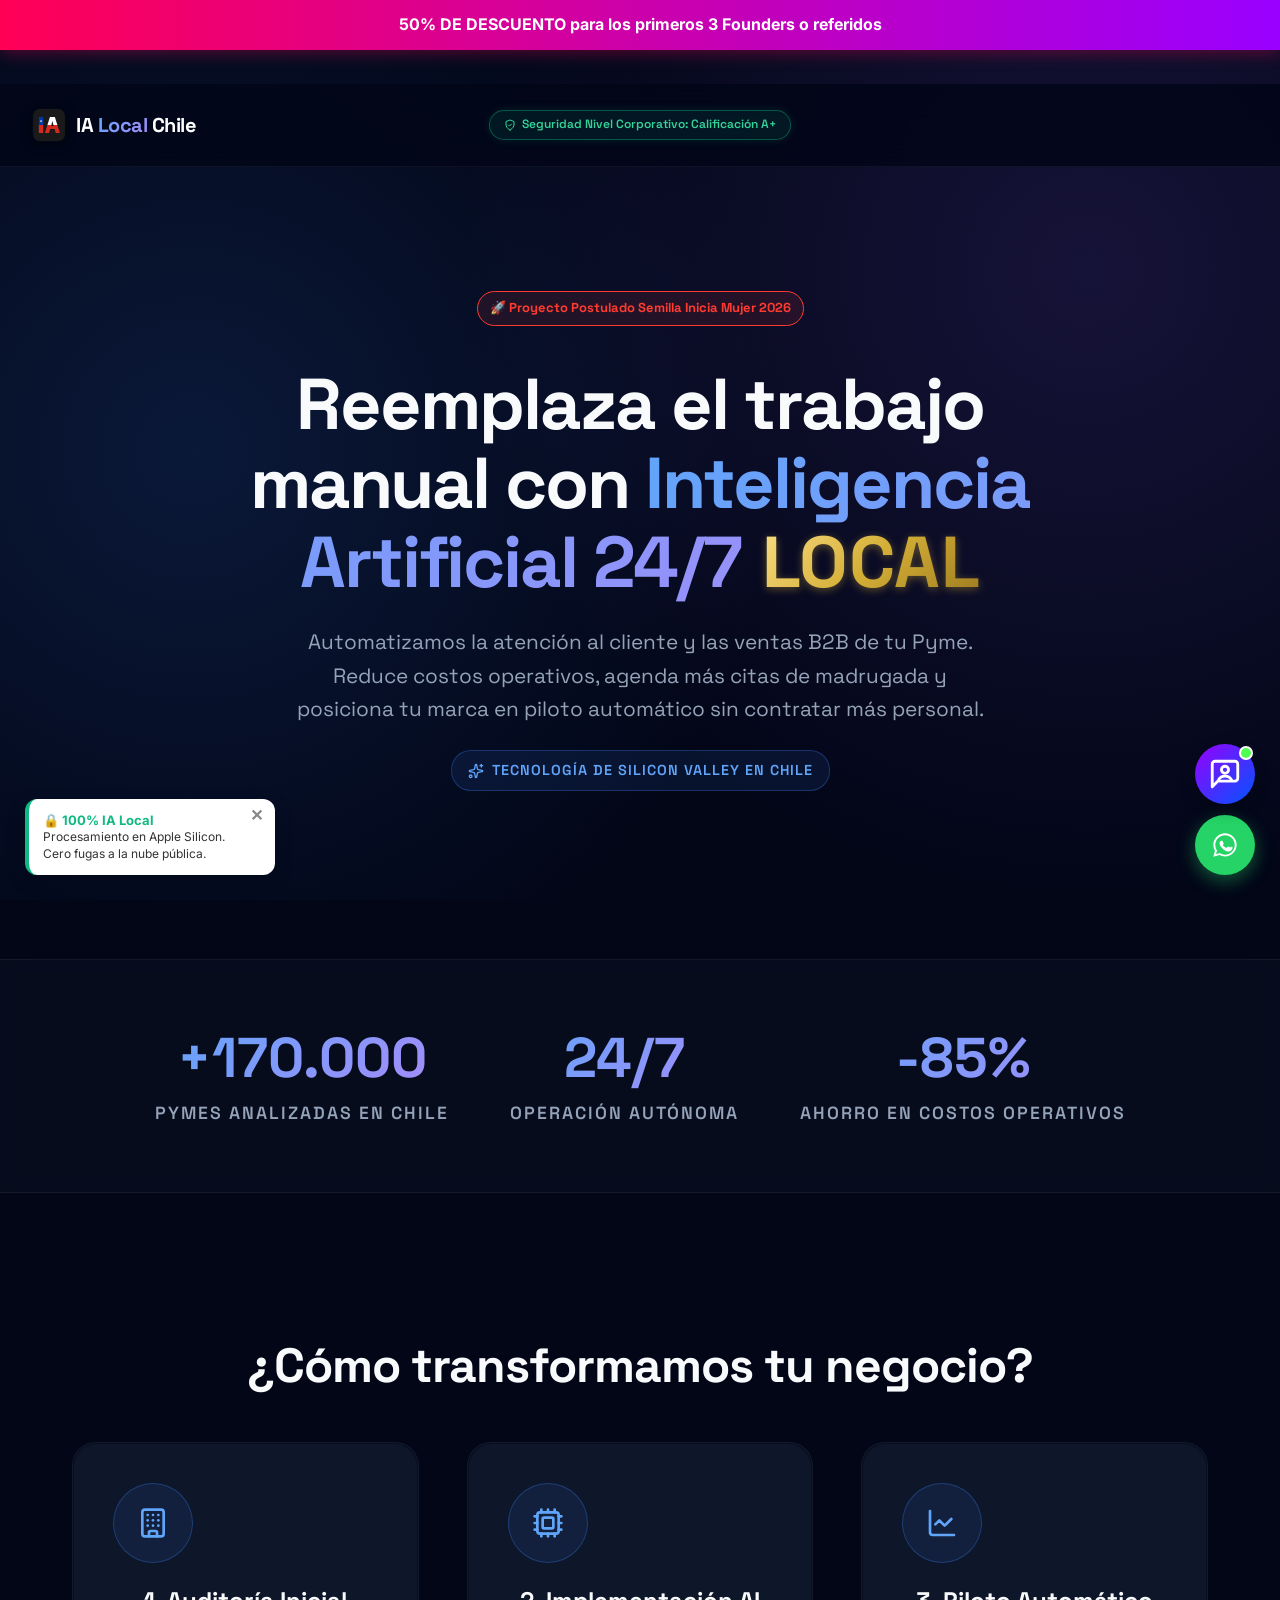
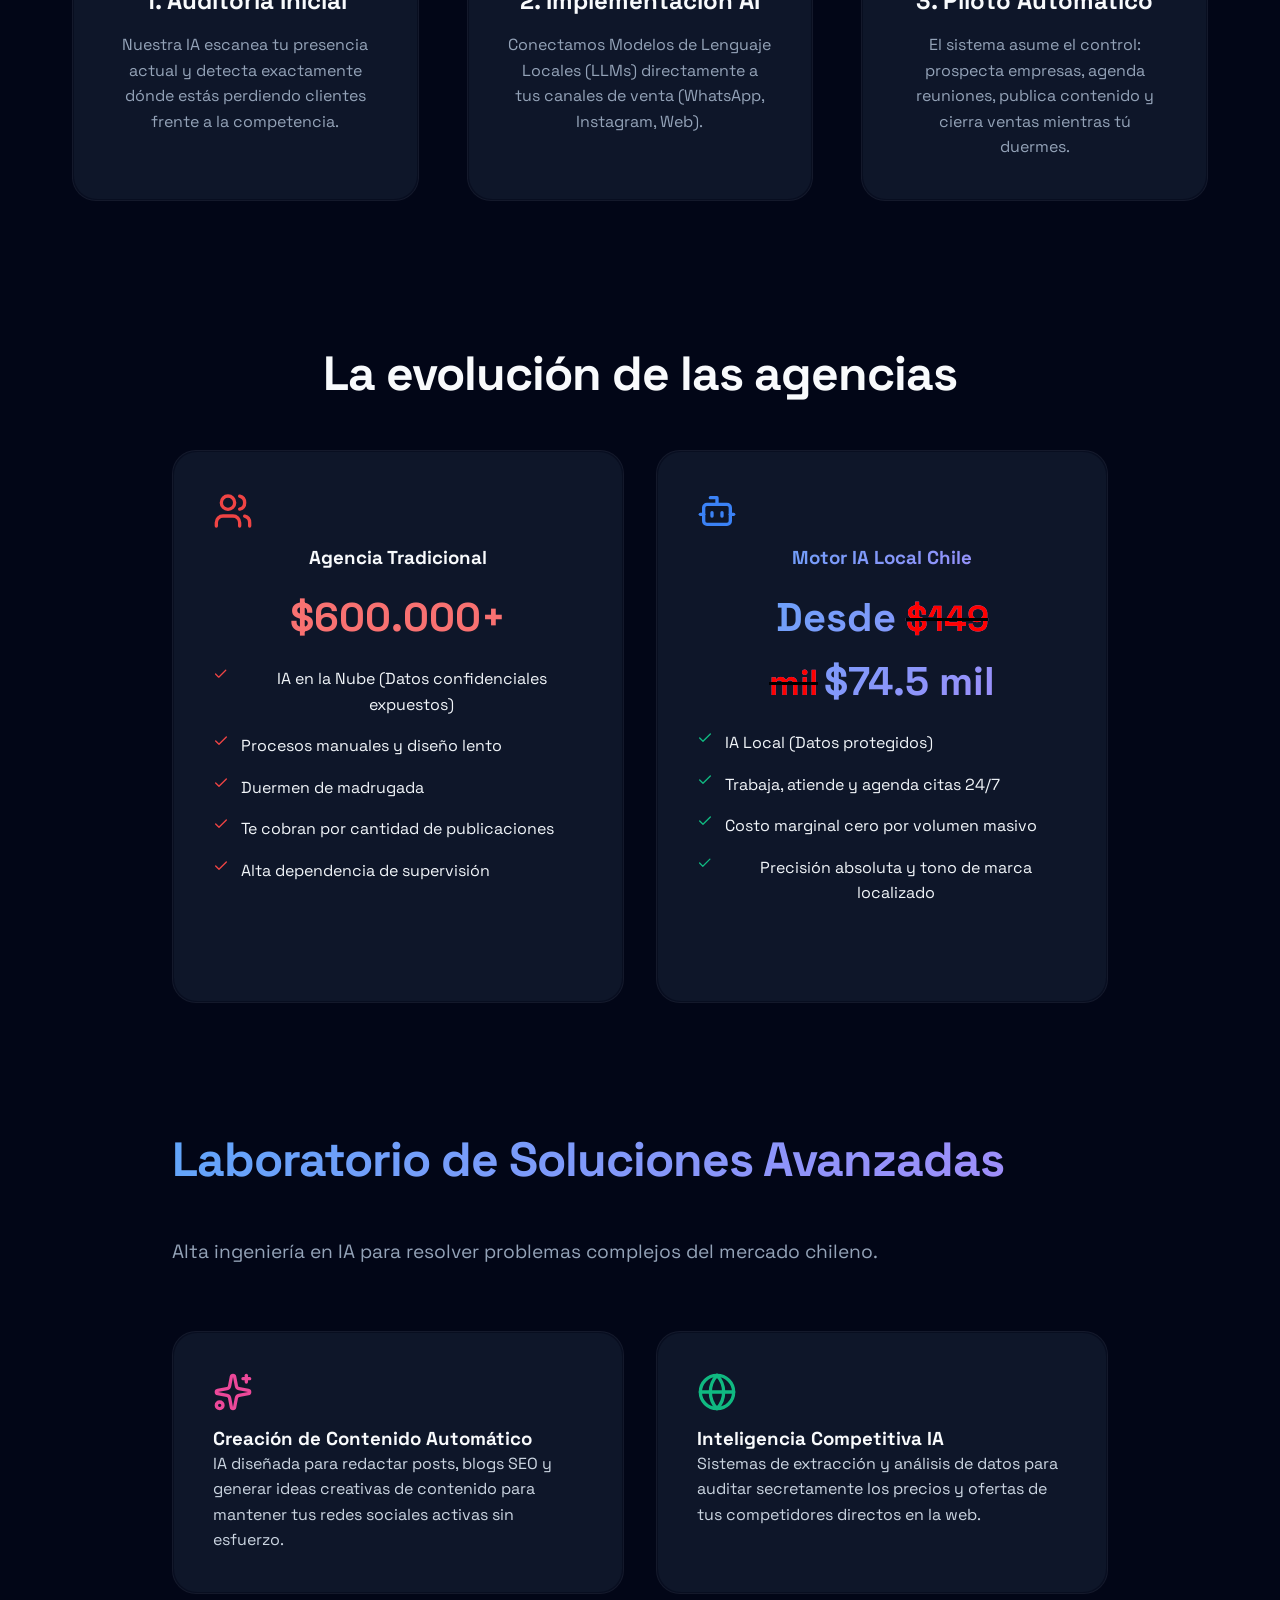
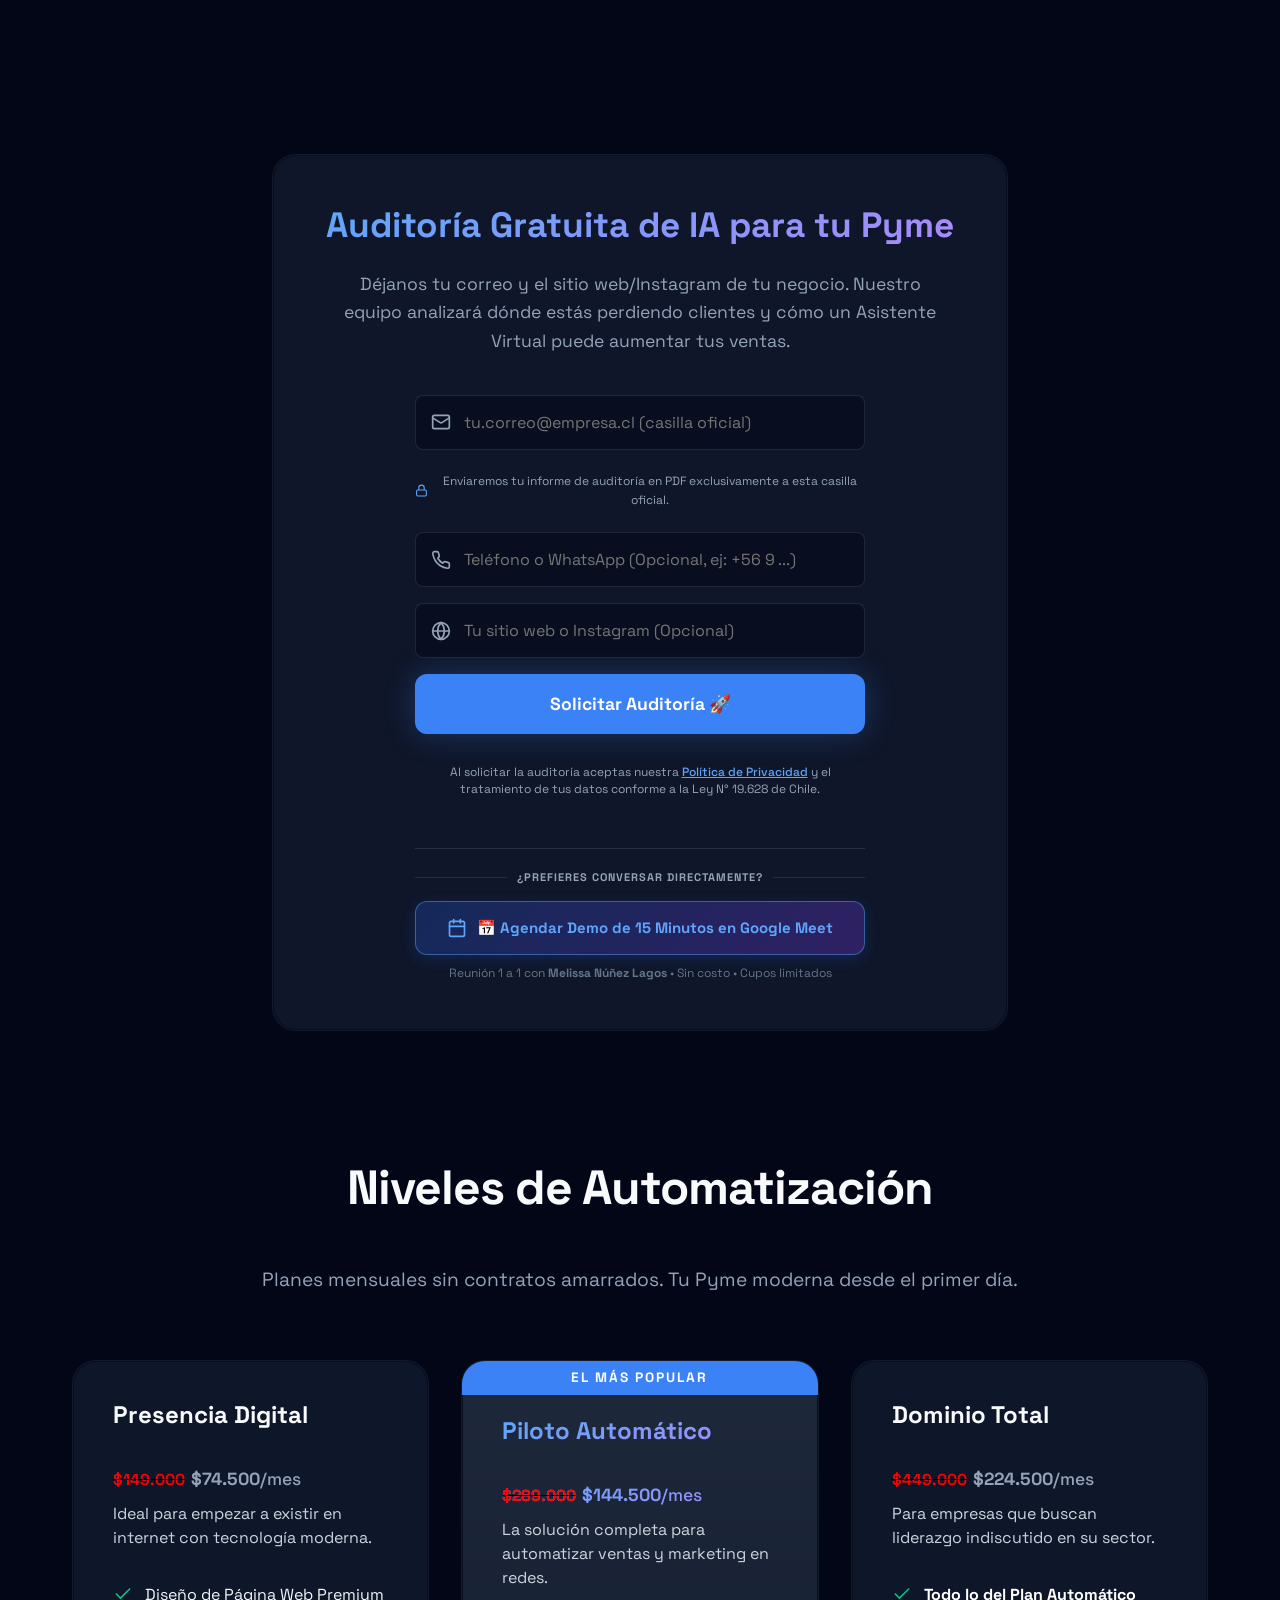
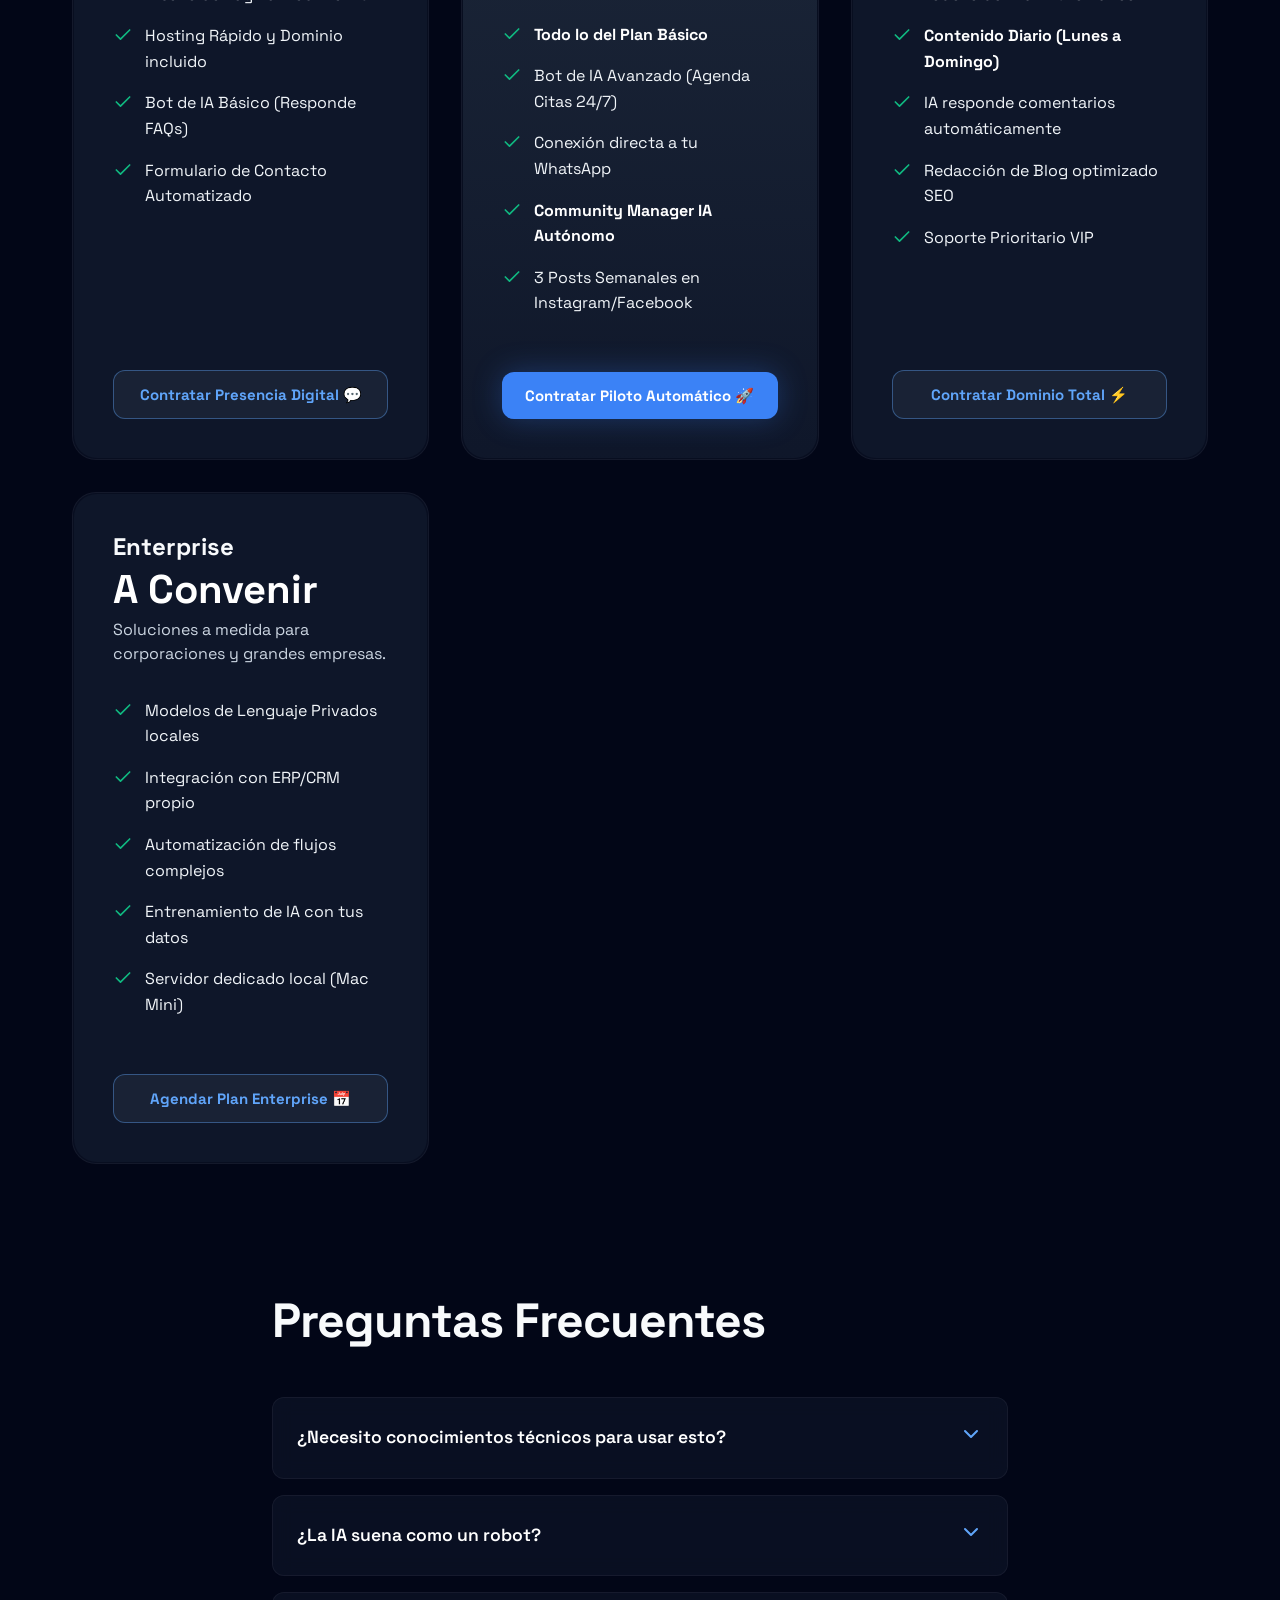
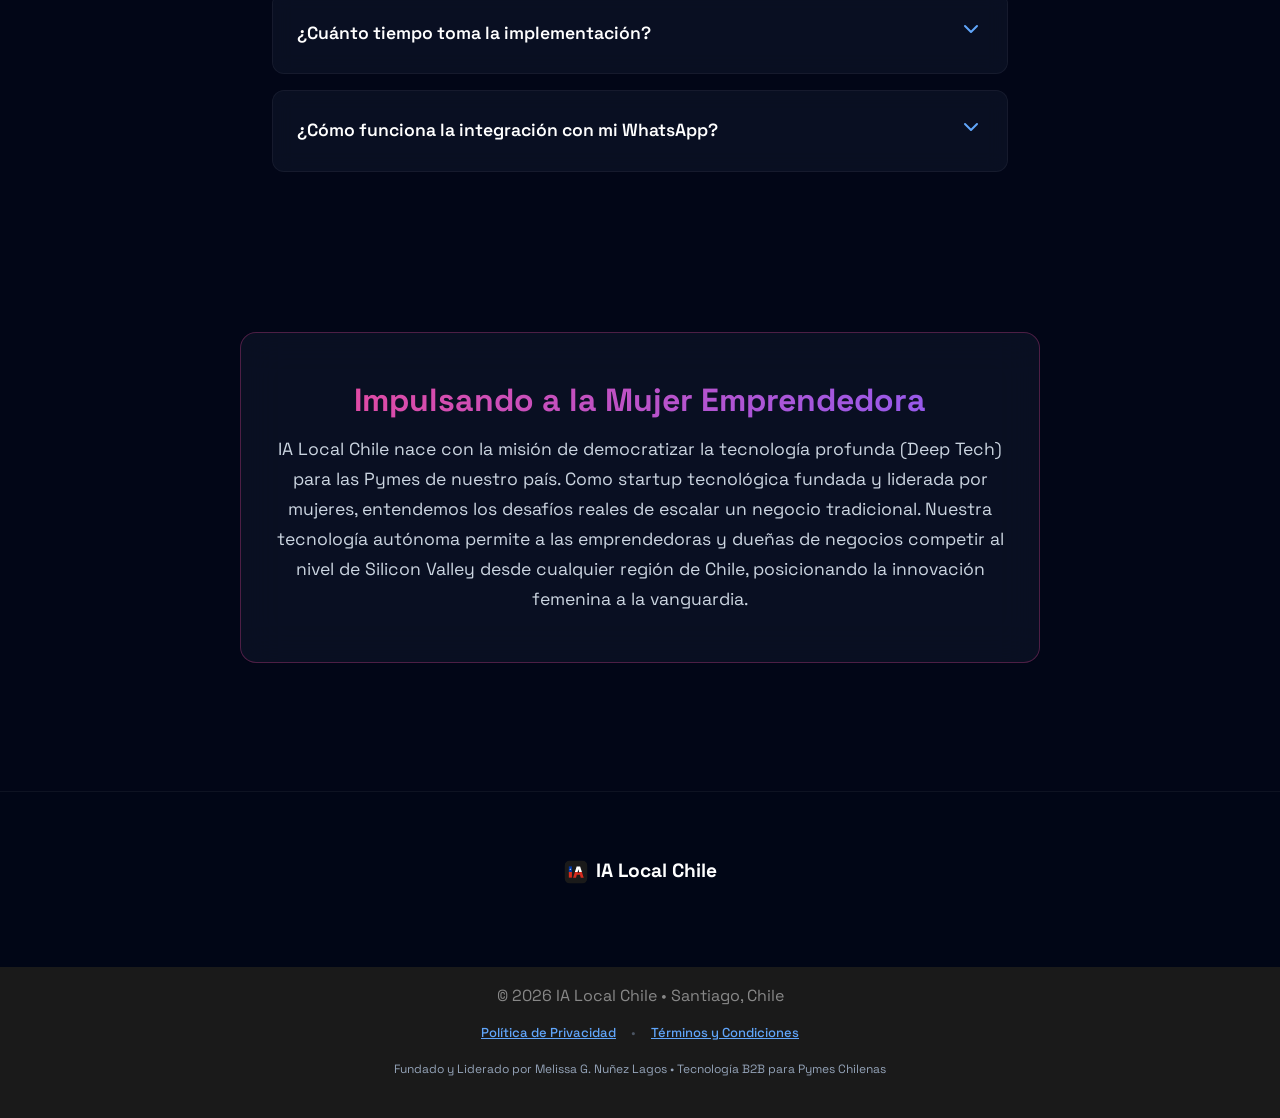
==== commit 5c788ad1: "fix(cache): Bump a v119 para invalidar cache CDN del chatbot" ====
--- a/index.html
+++ b/index.html
@@ -129,6 +129,6 @@
     </div>
 
     <!-- LÓGICA EXTERNA (PRECIOS, CHATBOT Y MUTACIONES) -->
-    <script defer src="./assets/custom-logic.js?v=118"></script>
+    <script defer src="./assets/custom-logic.js?v=119"></script>
   </body>
 </html>
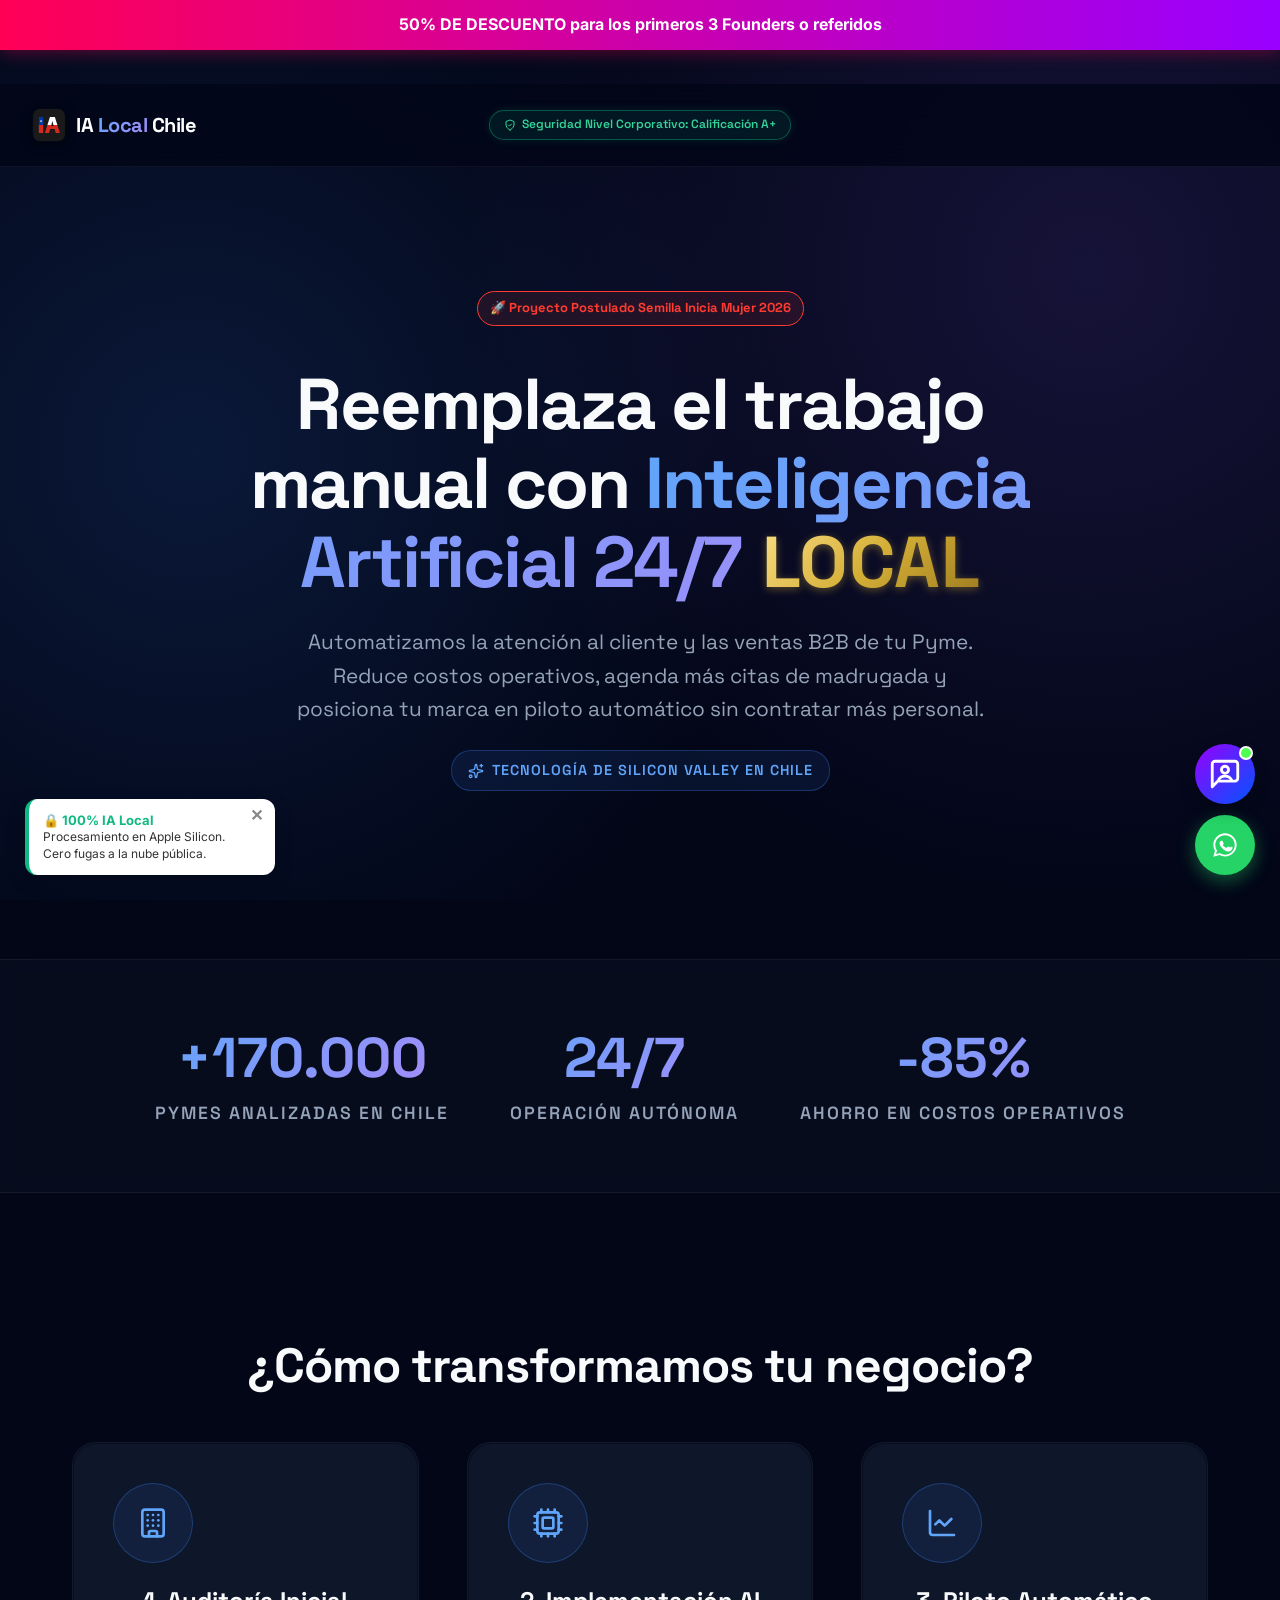
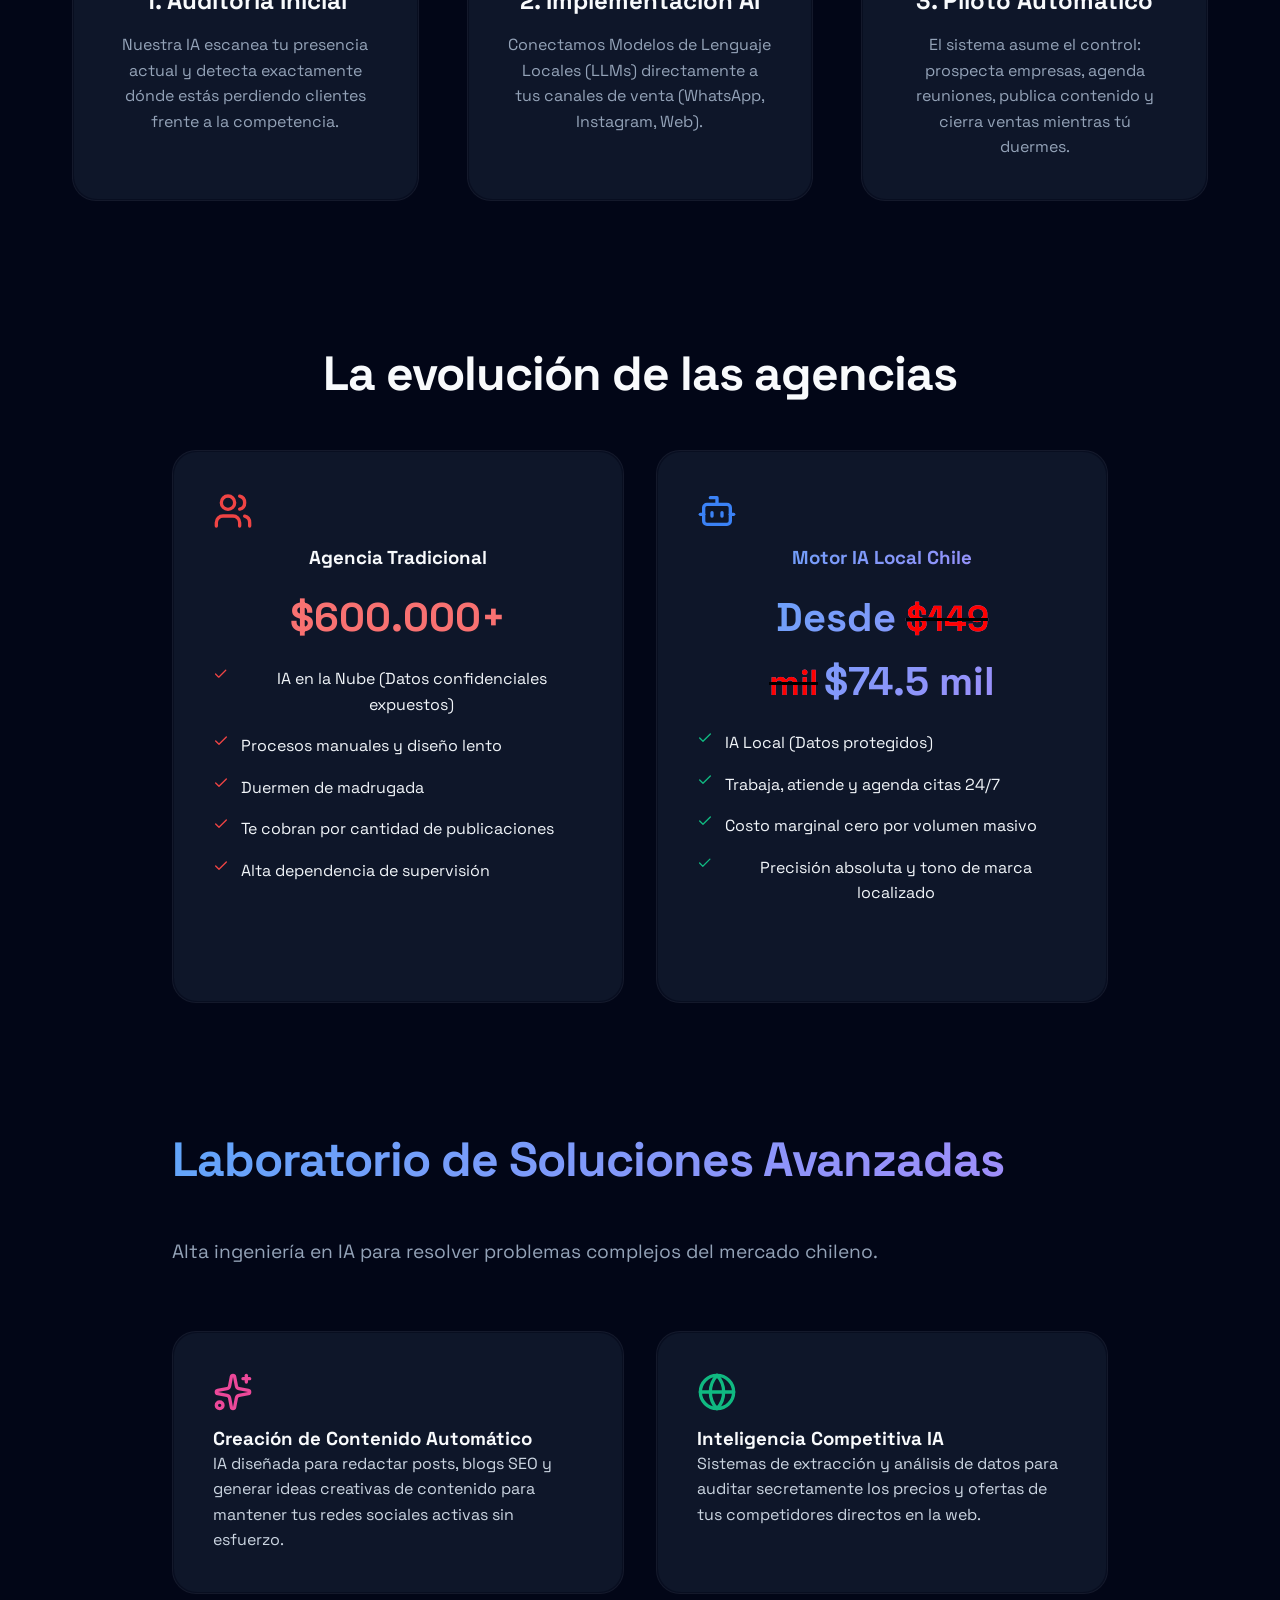
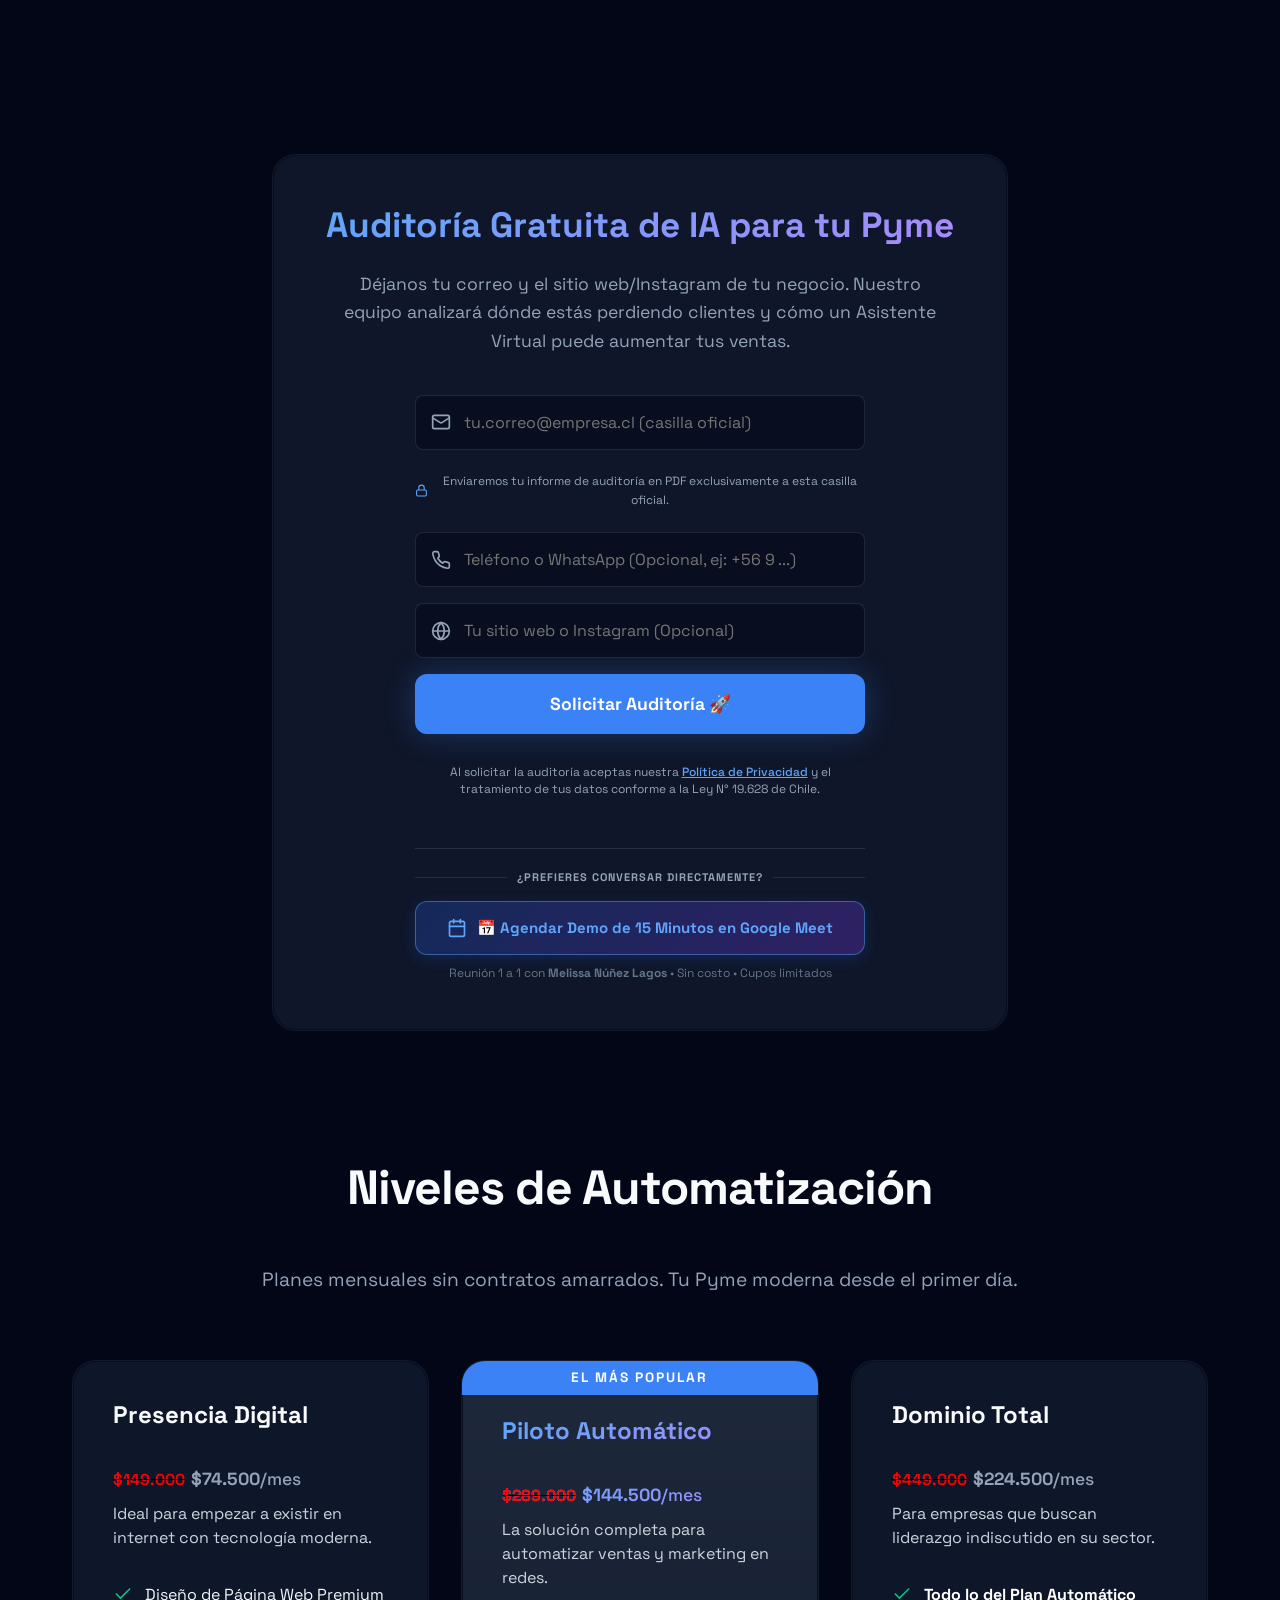
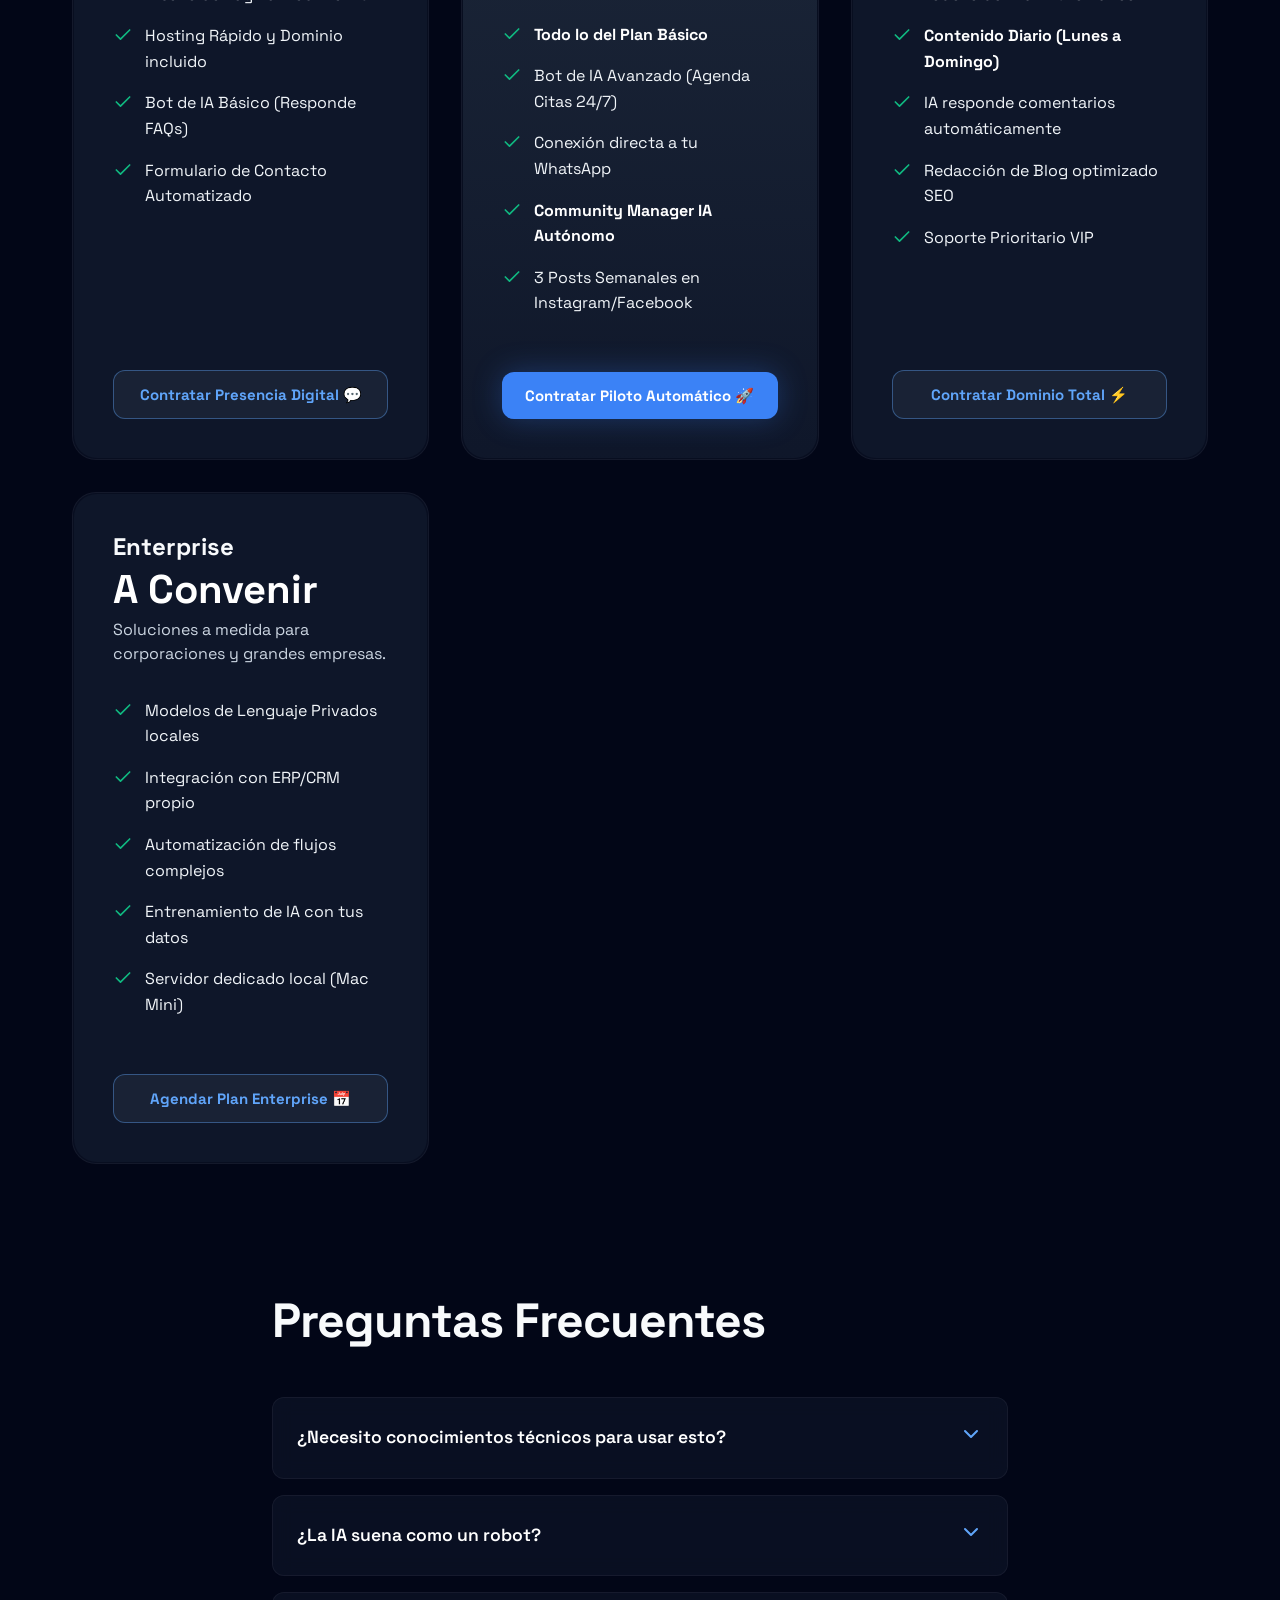
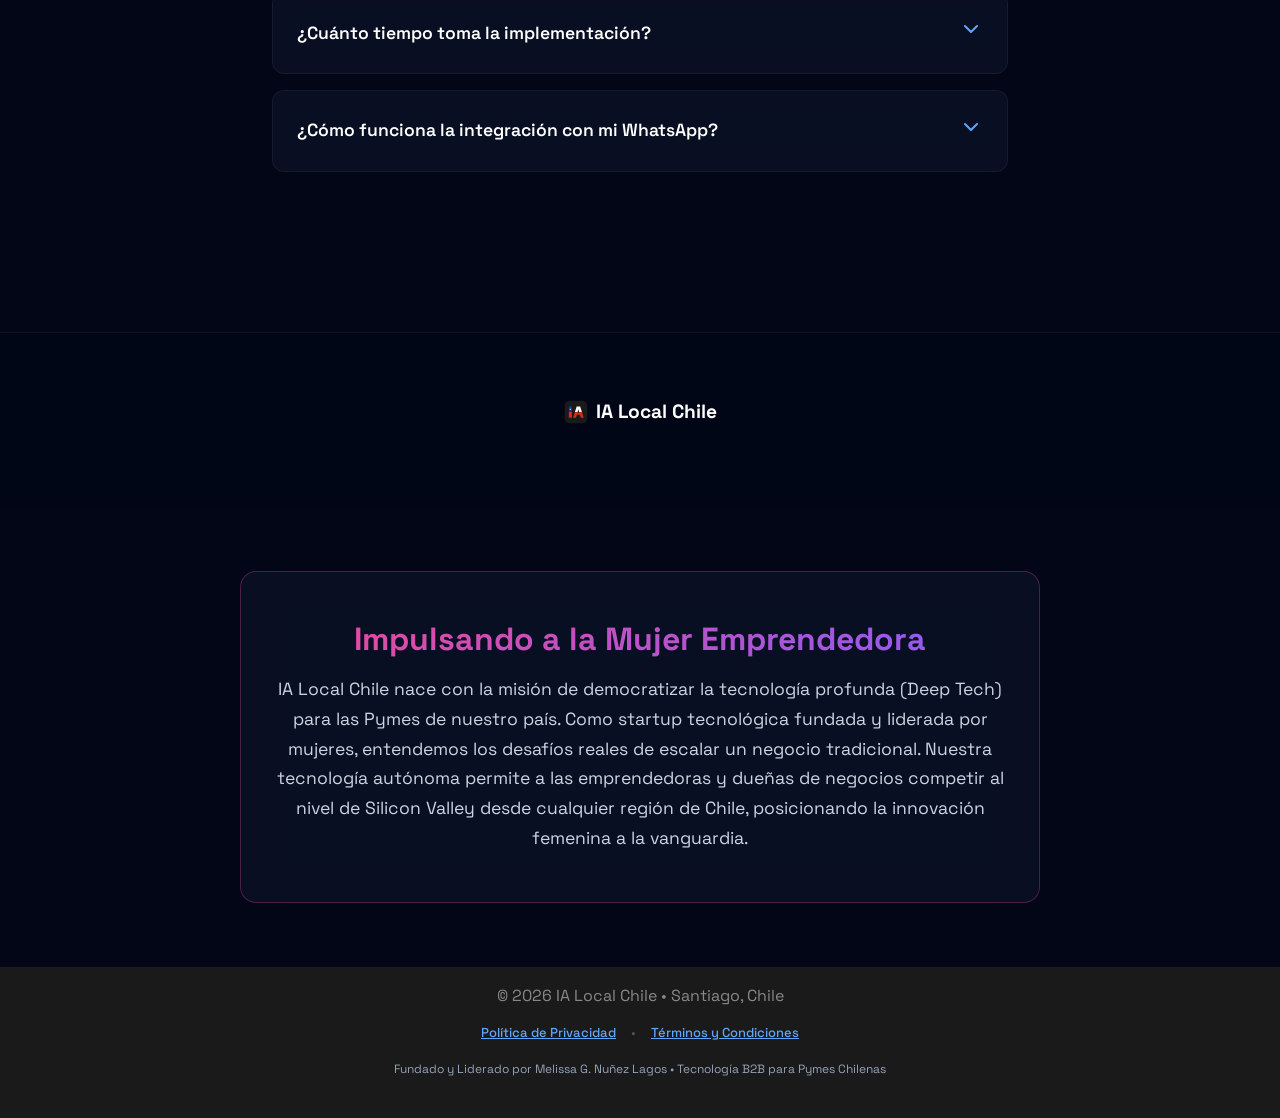
==== commit e9873977: "feat(chat): Agregar formateo de hipervinculos/boton Google Meet y contexto conversacional para agend" ====
--- a/index.html
+++ b/index.html
@@ -129,6 +129,6 @@
     </div>
 
     <!-- LÓGICA EXTERNA (PRECIOS, CHATBOT Y MUTACIONES) -->
-    <script defer src="./assets/custom-logic.js?v=119"></script>
+    <script defer src="./assets/custom-logic.js?v=120"></script>
   </body>
 </html>
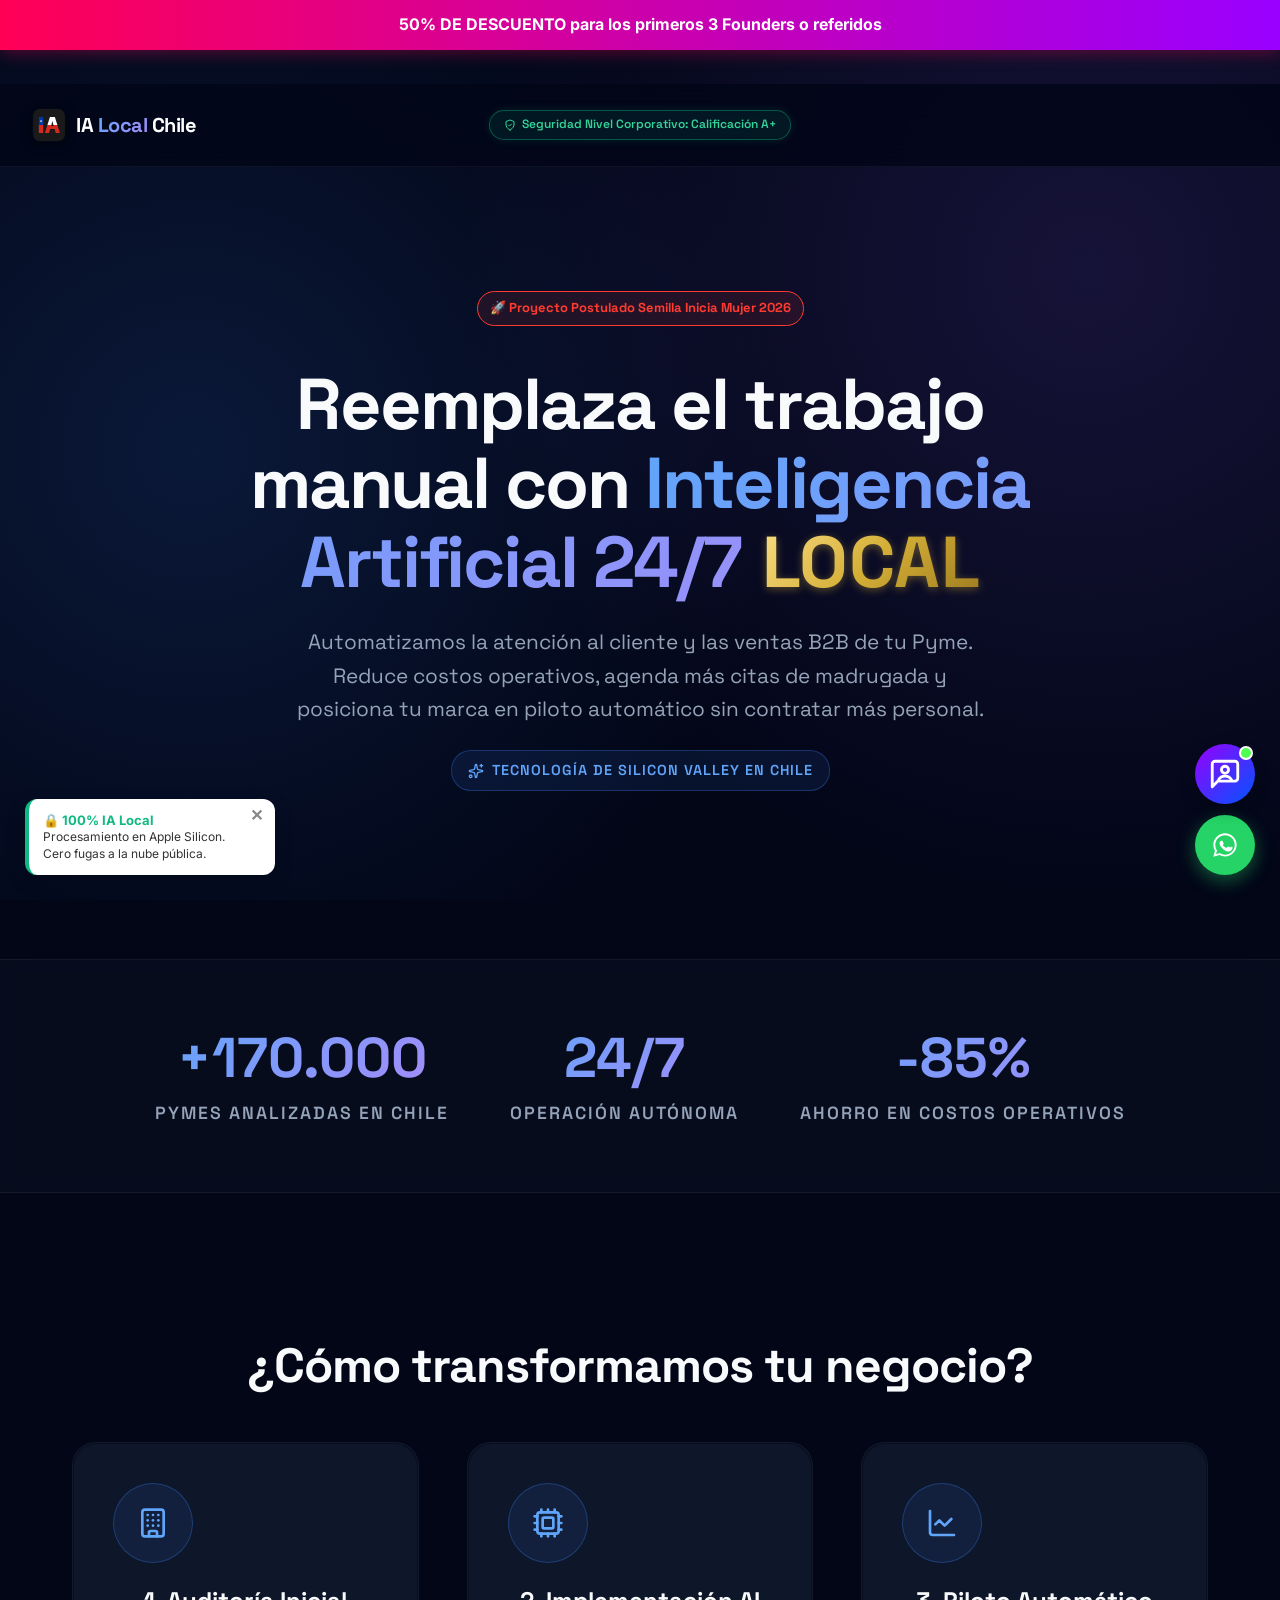
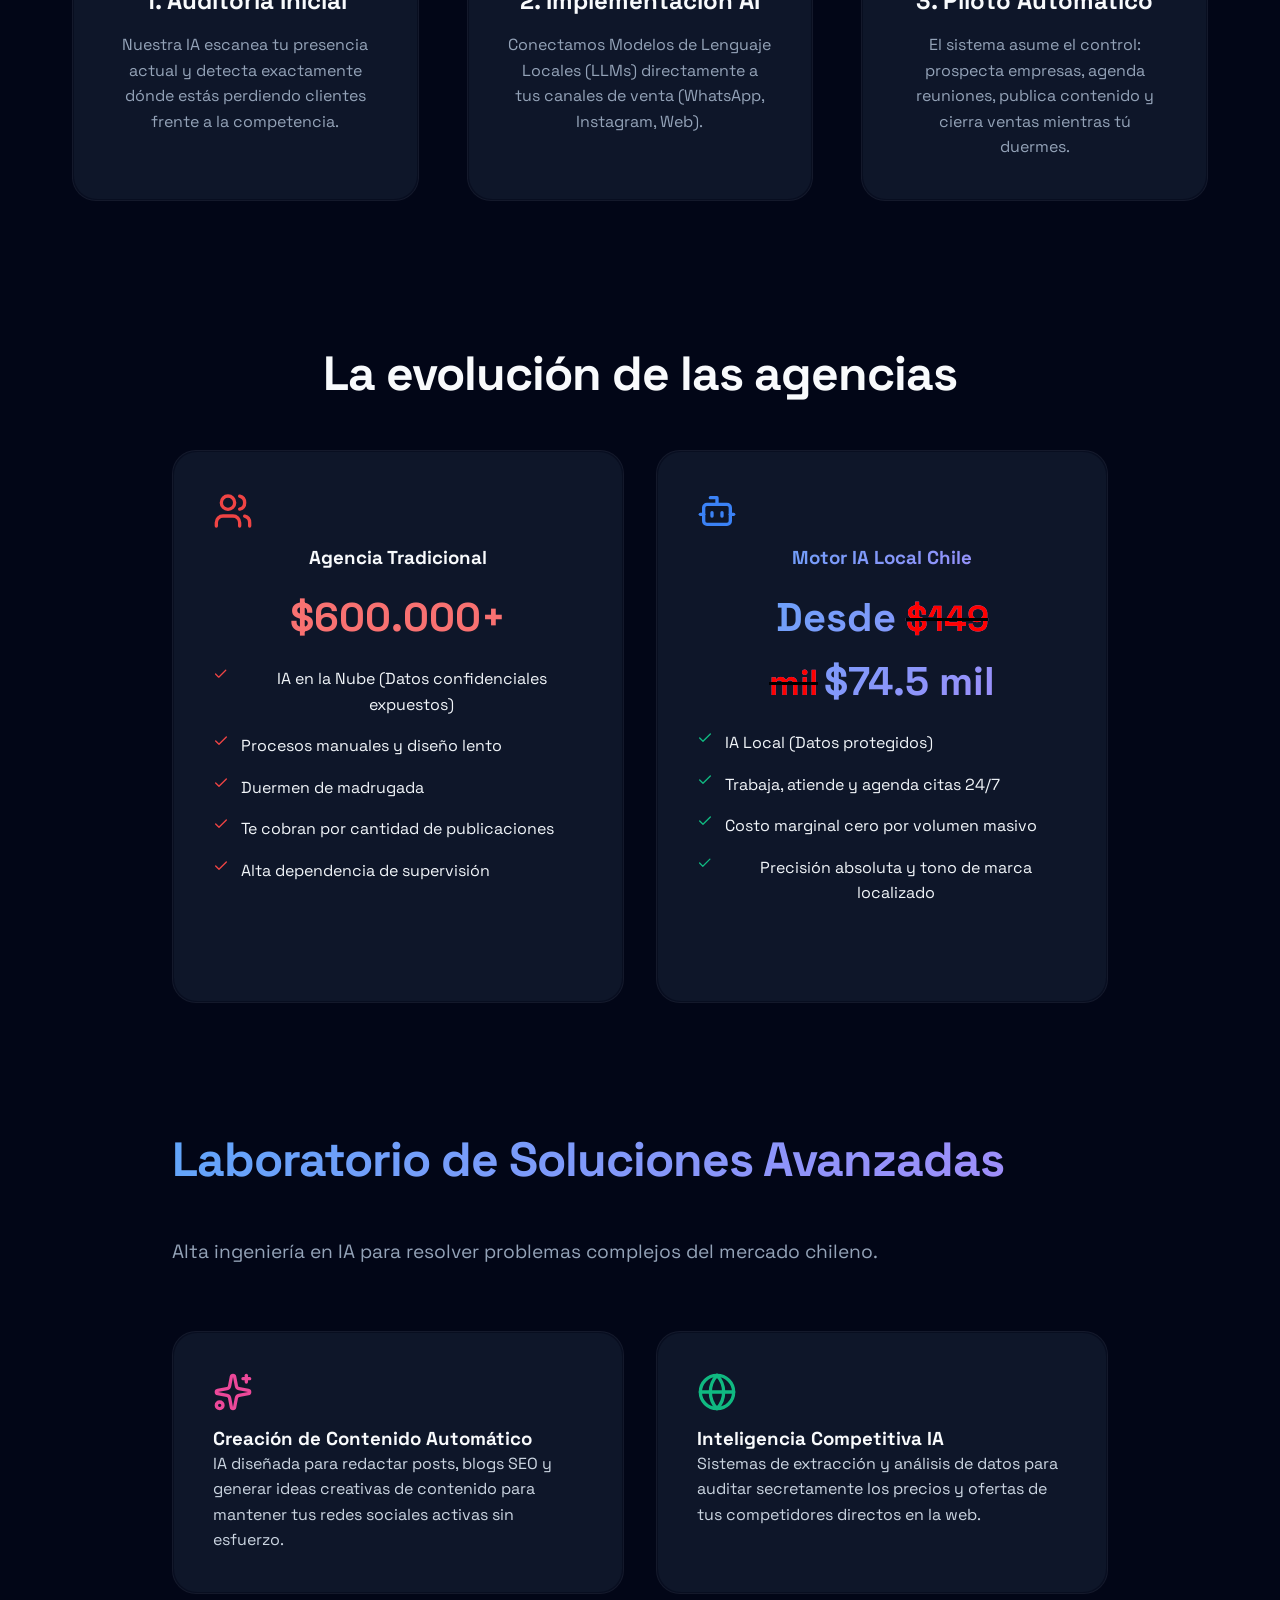
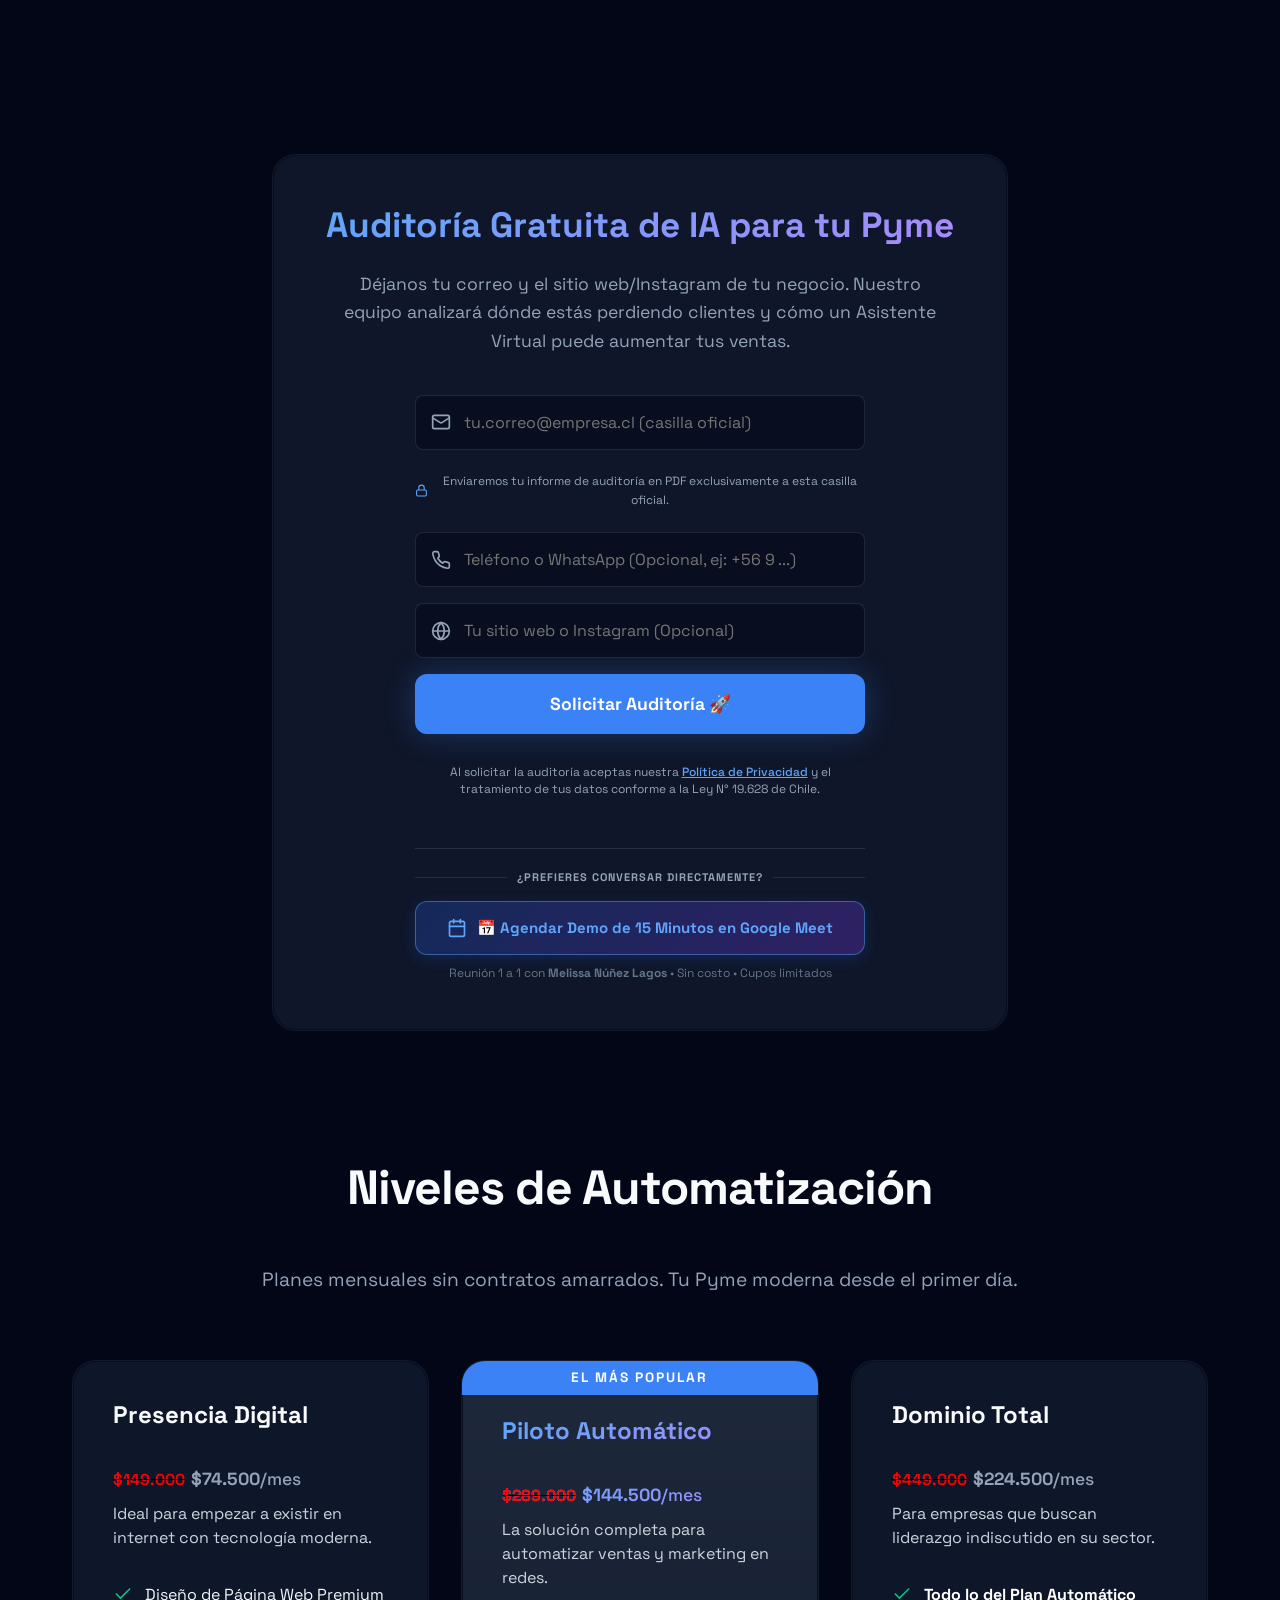
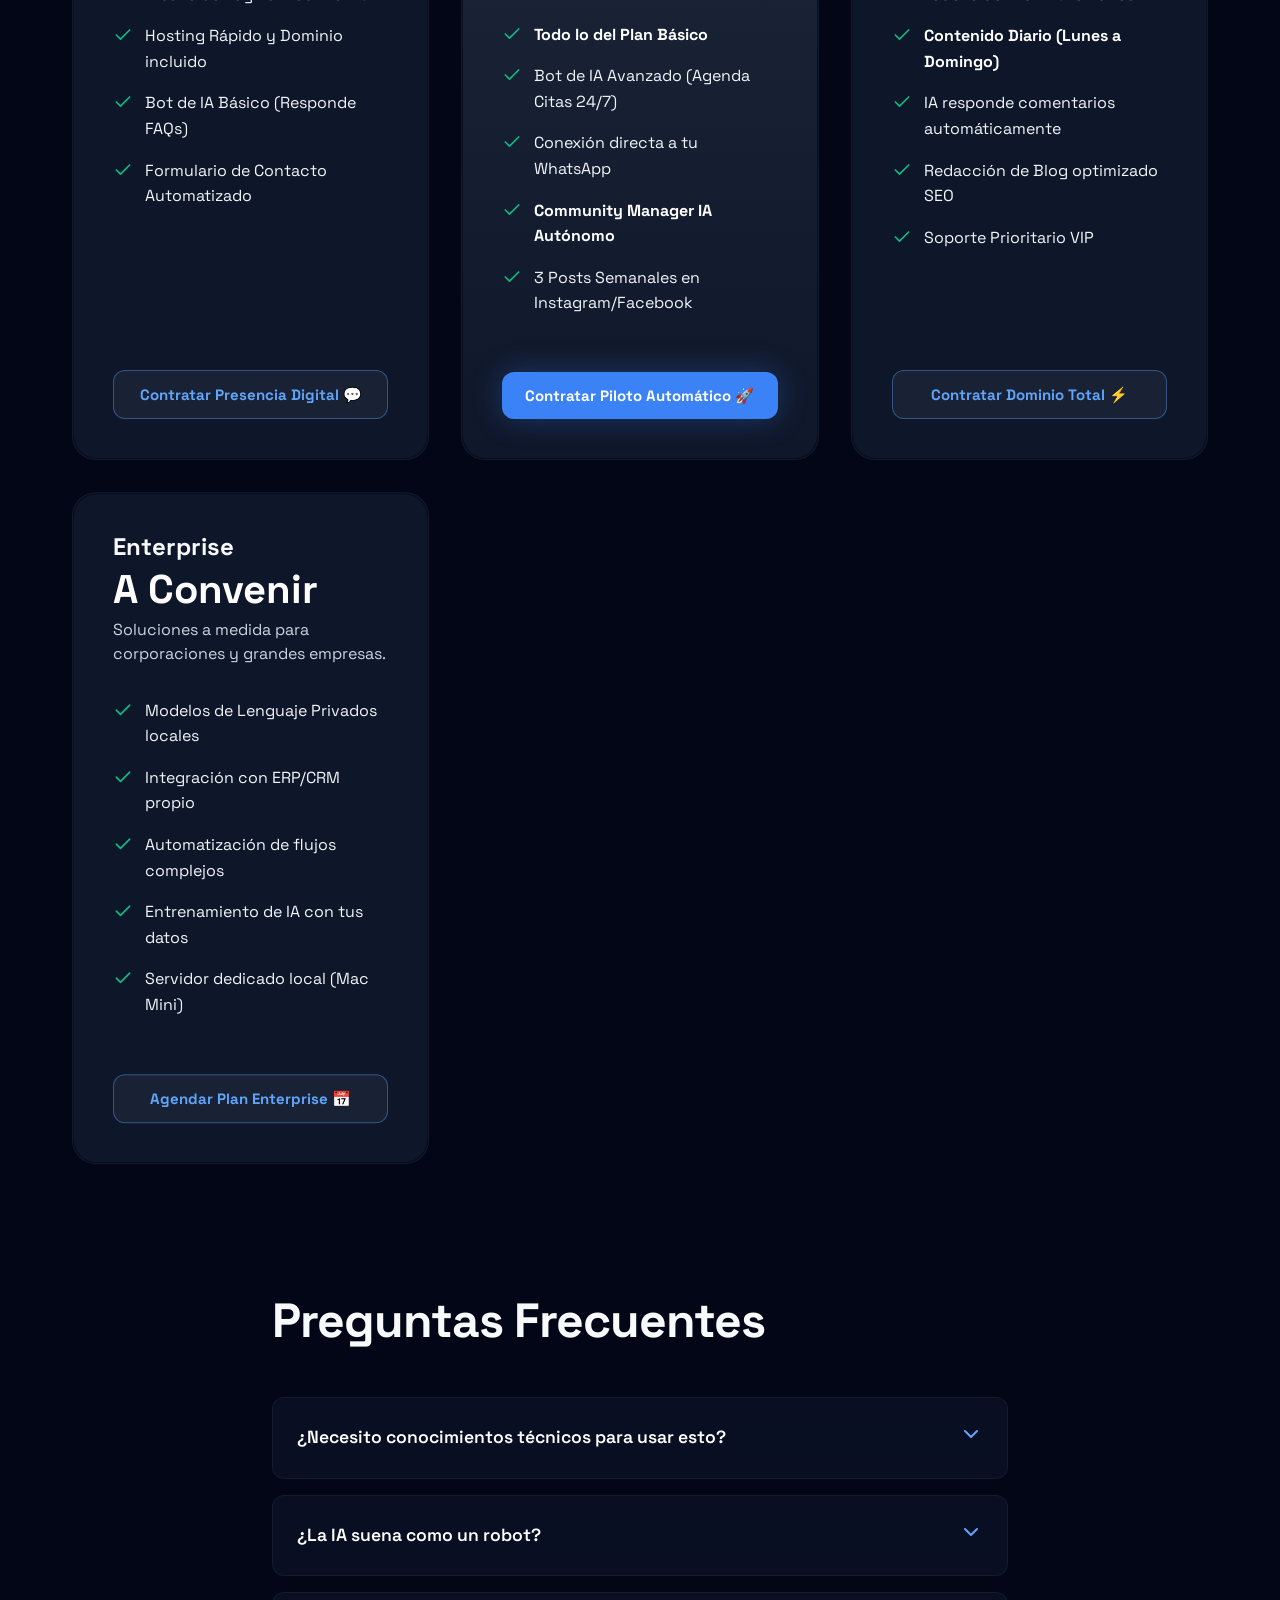
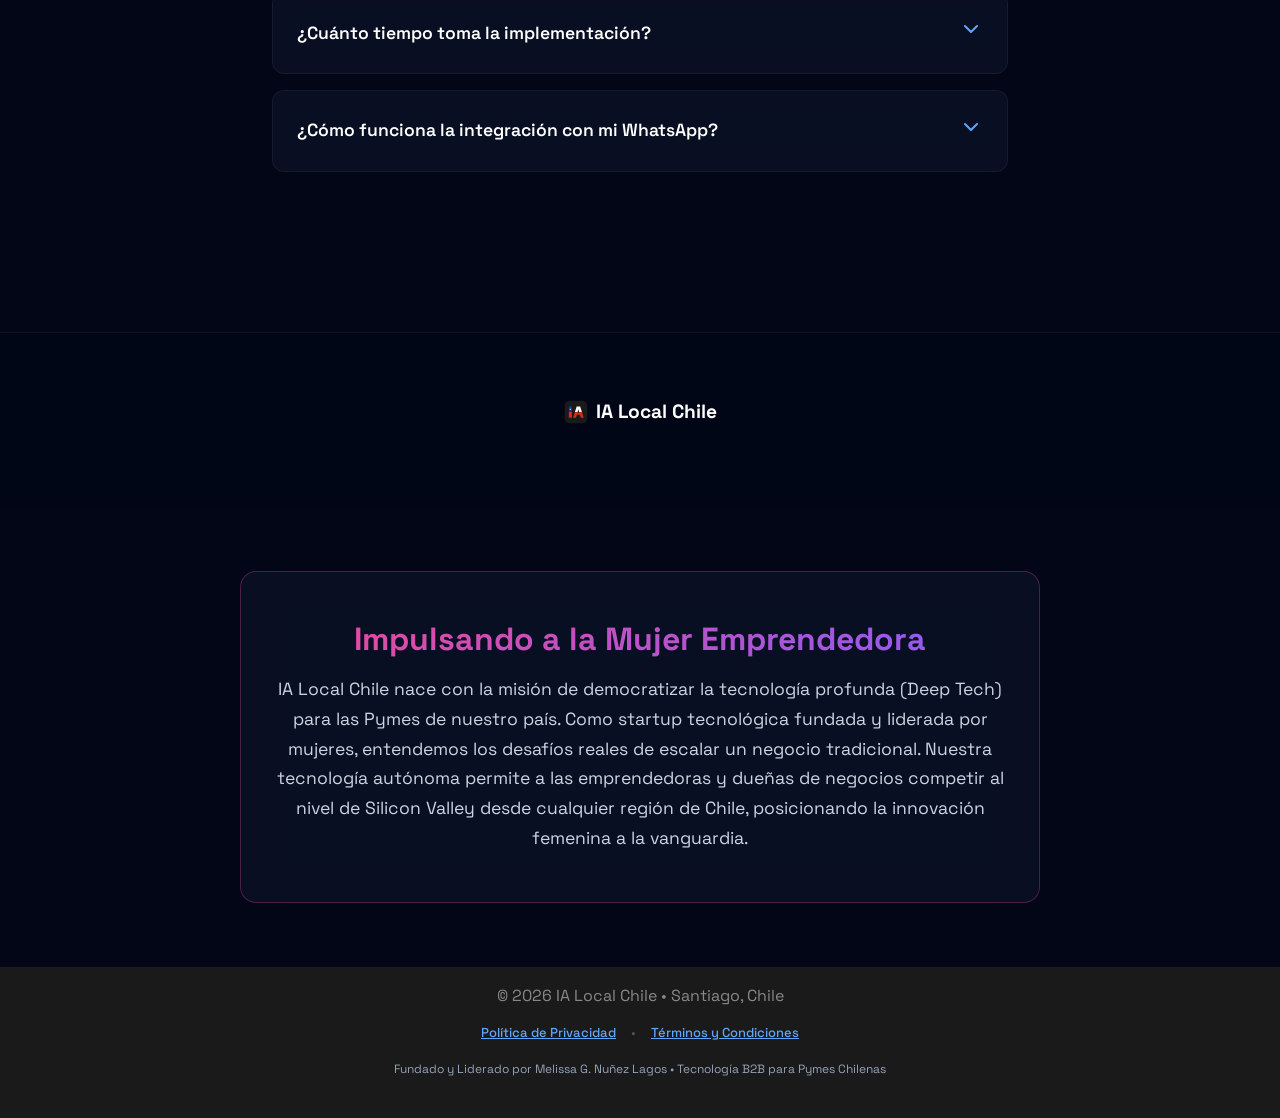
==== commit e4126df1: "fix(chat-layout): Eliminar containing block de animacion para centrado perfecto de wa-chat en movil " ====
--- a/index.html
+++ b/index.html
@@ -71,7 +71,7 @@
       }
     }
     </script>
-    <link rel="stylesheet" href="./assets/custom-styles.css?v=115">
+    <link rel="stylesheet" href="./assets/custom-styles.css?v=118">
   </head>
   <body>
     <div id="promo-banner" class="animated-entrance" style="background: linear-gradient(90deg, #FF0055, #9900FF); color: white; text-align: center; padding: 12px; font-family: 'Inter', sans-serif; font-weight: 700; font-size: 16px; z-index: 999999; position: fixed; top: 0; left: 0; width: 100%; box-shadow: 0 4px 15px rgba(255,0,85,0.3); opacity: 0; animation-delay: 0.2s;">
@@ -82,9 +82,9 @@
 
     <!-- AGENTE VIRTUAL (WHATSAPP WIDGET) -->
     <!-- AGENTE VIRTUAL IA LOCAL (CHAT INTERACTIVO) -->
-    <div id="wa-widget" class="animated-entrance" style="position: fixed; bottom: 25px; right: 110px; z-index: 999999; font-family: 'Inter', sans-serif; display: flex; flex-direction: column; align-items: flex-end; opacity: 0; animation-delay: 0.4s;">
+    <div id="wa-widget" style="position: fixed; bottom: 96px; right: 25px; z-index: 999999; font-family: 'Inter', sans-serif; display: flex; flex-direction: column; align-items: flex-end;">
       <!-- Ventana de Chat -->
-      <div id="wa-chat" style="display: none; width: 340px; background: white; border-radius: 12px; box-shadow: 0 10px 30px rgba(0,0,0,0.25); overflow: hidden; margin-bottom: 20px; transition: all 0.3s ease; flex-direction: column; height: 450px; max-height: calc(100vh - 120px); max-width: calc(100vw - 40px);">
+      <div id="wa-chat" style="display: none; width: 375px; background: white; border-radius: 16px; box-shadow: 0 14px 40px rgba(0,0,0,0.22); overflow: hidden; margin-bottom: 20px; transition: all 0.3s ease; flex-direction: column; height: 520px; max-height: calc(100vh - 120px); max-width: calc(100vw - 30px);">
         <!-- Header -->
         <div style="background: linear-gradient(135deg, #128C7E, #25D366); color: white; padding: 16px; font-weight: 600; font-size: 16px; display: flex; justify-content: space-between; align-items: center; flex-shrink: 0;">
           <div style="display: flex; align-items: center; gap: 10px;">
@@ -95,7 +95,7 @@
         </div>
         
         <!-- Mensajes -->
-        <div id="chat-messages" style="flex-grow: 1; padding: 15px; overflow-y: auto; background: #F8F9FA; display: flex; flex-direction: column; gap: 10px; font-size: 14.5px; color: #444; line-height: 1.5;">
+        <div id="chat-messages" style="flex-grow: 1; padding: 16px; overflow-y: auto; overflow-x: auto; -webkit-overflow-scrolling: touch; background: #F8FAFC; display: flex; flex-direction: column; gap: 12px; font-size: 14.5px; color: #334155; line-height: 1.6;">
           <!-- El contenido se renderiza por JS para incluir el historial -->
         </div>
 
@@ -129,6 +129,6 @@
     </div>
 
     <!-- LÓGICA EXTERNA (PRECIOS, CHATBOT Y MUTACIONES) -->
-    <script defer src="./assets/custom-logic.js?v=120"></script>
+    <script defer src="./assets/custom-logic.js?v=124"></script>
   </body>
 </html>
--- a/assets/custom-styles.css
+++ b/assets/custom-styles.css
@@ -129,11 +129,123 @@
   bottom: 96px !important;
   right: 25px !important;
   z-index: 999999 !important;
+  transform: none !important;
+  animation: none !important;
+  opacity: 1 !important;
 }
 
 #wa-btn {
   width: 60px !important;
   height: 60px !important;
+}
+
+/* =============================================================
+   EXPERIENCIA DE LECTURA Y CENTRADO: ASISTENTE VIRTUAL (WA-CHAT)
+   ============================================================= */
+
+/* Ventana de Chat en Desktop: Amplia y estilizada */
+#wa-chat {
+  position: fixed !important;
+  right: 25px !important;
+  bottom: 168px !important;
+  left: auto !important;
+  transform: none !important;
+  width: 375px !important;
+  max-width: calc(100vw - 30px) !important;
+  height: 520px !important;
+  max-height: calc(100vh - 185px) !important;
+  background: #ffffff !important;
+  border-radius: 16px !important;
+  box-shadow: 0 14px 40px rgba(0, 0, 0, 0.22) !important;
+  border: 1px solid rgba(0, 0, 0, 0.08) !important;
+  display: none;
+  flex-direction: column !important;
+  overflow: hidden !important;
+  z-index: 999999 !important;
+  transition: opacity 0.2s ease, transform 0.2s ease !important;
+}
+
+/* Área de Mensajes con Scroll Suave Vertical y Horizontal */
+#chat-messages {
+  flex-grow: 1 !important;
+  padding: 16px !important;
+  background: #F8FAFC !important;
+  display: flex !important;
+  flex-direction: column !important;
+  gap: 12px !important;
+  font-size: 14.5px !important;
+  color: #334155 !important;
+  line-height: 1.6 !important;
+  overflow-y: auto !important;
+  overflow-x: auto !important; /* Permite desplazamiento lateral si hay tablas o enlaces extensos */
+  -webkit-overflow-scrolling: touch !important;
+  overscroll-behavior: contain !important;
+  scrollbar-width: thin !important;
+  scrollbar-color: rgba(148, 163, 184, 0.45) transparent !important;
+}
+
+/* Barra de desplazamiento moderna y discreta */
+#chat-messages::-webkit-scrollbar {
+  width: 6px !important;
+  height: 6px !important;
+}
+#chat-messages::-webkit-scrollbar-track {
+  background: transparent !important;
+}
+#chat-messages::-webkit-scrollbar-thumb {
+  background: rgba(148, 163, 184, 0.45) !important;
+  border-radius: 4px !important;
+}
+#chat-messages::-webkit-scrollbar-thumb:hover {
+  background: rgba(100, 116, 139, 0.7) !important;
+}
+
+/* Burbujas de mensajes: texto legible, sin recortes y con quiebre de línea seguro */
+.chat-bubble-ai,
+.chat-bubble-user,
+#chat-messages > div {
+  box-sizing: border-box !important;
+  word-break: break-word !important;
+  overflow-wrap: anywhere !important; /* Garantiza que ningún texto ni URL sobrepase la pantalla */
+}
+
+/* Burbujas del Bot: mayor ancho para lectura fluida */
+.chat-bubble-ai {
+  max-width: 92% !important;
+  background: #ffffff !important;
+  border: 1px solid #e2e8f0 !important;
+  padding: 13px 15px !important;
+  border-radius: 14px !important;
+  border-bottom-left-radius: 3px !important;
+  box-shadow: 0 2px 6px rgba(0, 0, 0, 0.04) !important;
+  color: #1e293b !important;
+}
+
+/* Burbujas del Usuario */
+.chat-bubble-user {
+  max-width: 85% !important;
+  background: #EFF6FF !important;
+  border: 1px solid #BFDBFE !important;
+  padding: 12px 14px !important;
+  border-radius: 14px !important;
+  border-bottom-right-radius: 3px !important;
+  box-shadow: 0 2px 6px rgba(37, 99, 235, 0.06) !important;
+  color: #1e3a8a !important;
+}
+
+/* Botón de Google Calendar Centrado y Destacado */
+.chat-calendar-btn {
+  display: inline-flex !important;
+  align-items: center !important;
+  justify-content: center !important;
+  gap: 8px !important;
+  width: 100% !important;
+  max-width: 290px !important;
+  margin: 10px auto 4px auto !important;
+  text-align: center !important;
+  white-space: normal !important;
+  box-sizing: border-box !important;
+  line-height: 1.35 !important;
 }
 
 /* Badge flotante de privacidad (con botón de cierre) */
@@ -180,6 +292,8 @@
   #wa-widget {
     bottom: 74px !important;
     right: 15px !important;
+    transform: none !important;
+    animation: none !important;
   }
 
   #wa-btn {
@@ -190,6 +304,37 @@
   #wa-btn svg {
     width: 26px !important;
     height: 26px !important;
+  }
+
+  /* Centrar la ventana de Chat en pantallas móviles con márgenes equilibrados */
+  #wa-chat {
+    position: fixed !important;
+    left: 50% !important;
+    transform: translateX(-50%) !important;
+    right: auto !important;
+    bottom: 80px !important;
+    width: min(370px, calc(100vw - 20px)) !important;
+    height: min(520px, calc(100vh - 105px)) !important;
+    margin: 0 !important;
+    border-radius: 16px !important;
+    box-shadow: 0 10px 40px rgba(0, 0, 0, 0.3) !important;
+  }
+
+  #chat-messages {
+    padding: 12px 14px !important;
+    gap: 10px !important;
+  }
+
+  .chat-bubble-ai {
+    max-width: 95% !important;
+    padding: 11px 13px !important;
+    font-size: 14px !important;
+  }
+
+  .chat-bubble-user {
+    max-width: 88% !important;
+    padding: 10px 12px !important;
+    font-size: 14px !important;
   }
 }
 
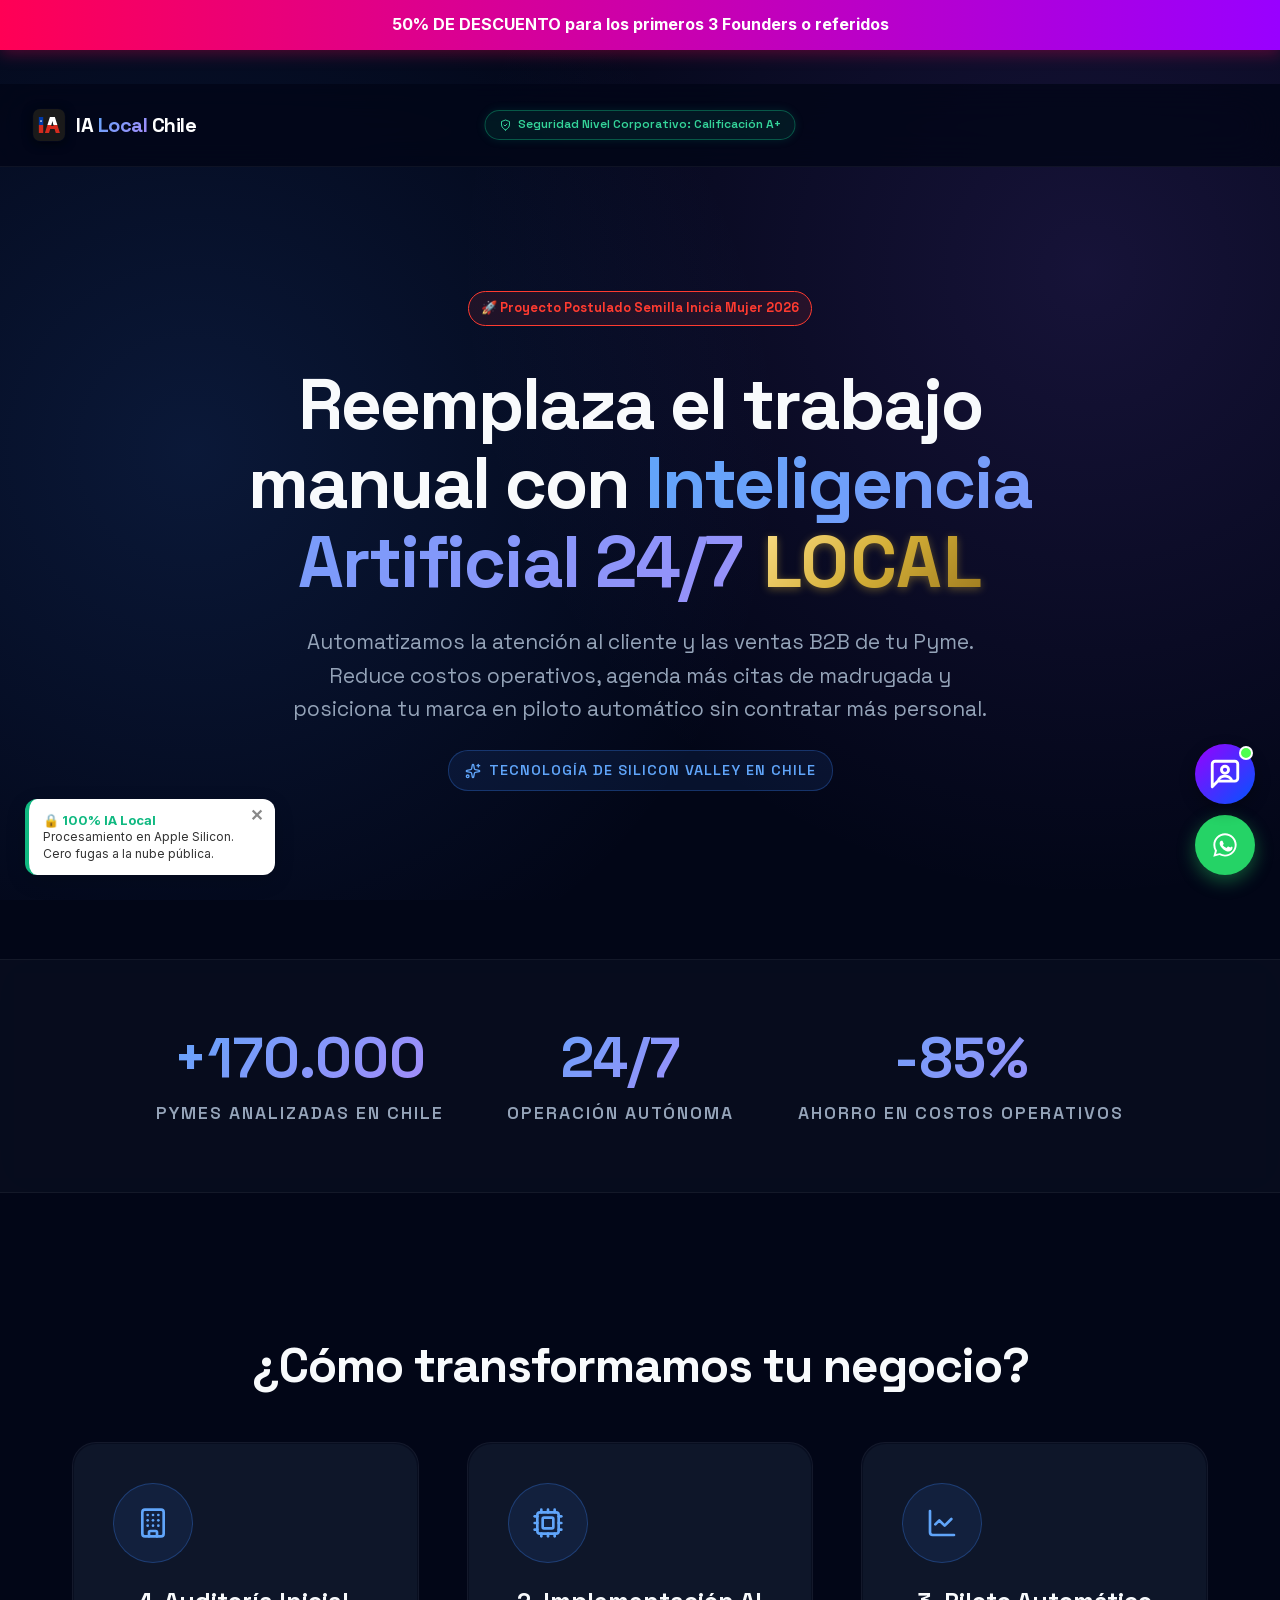
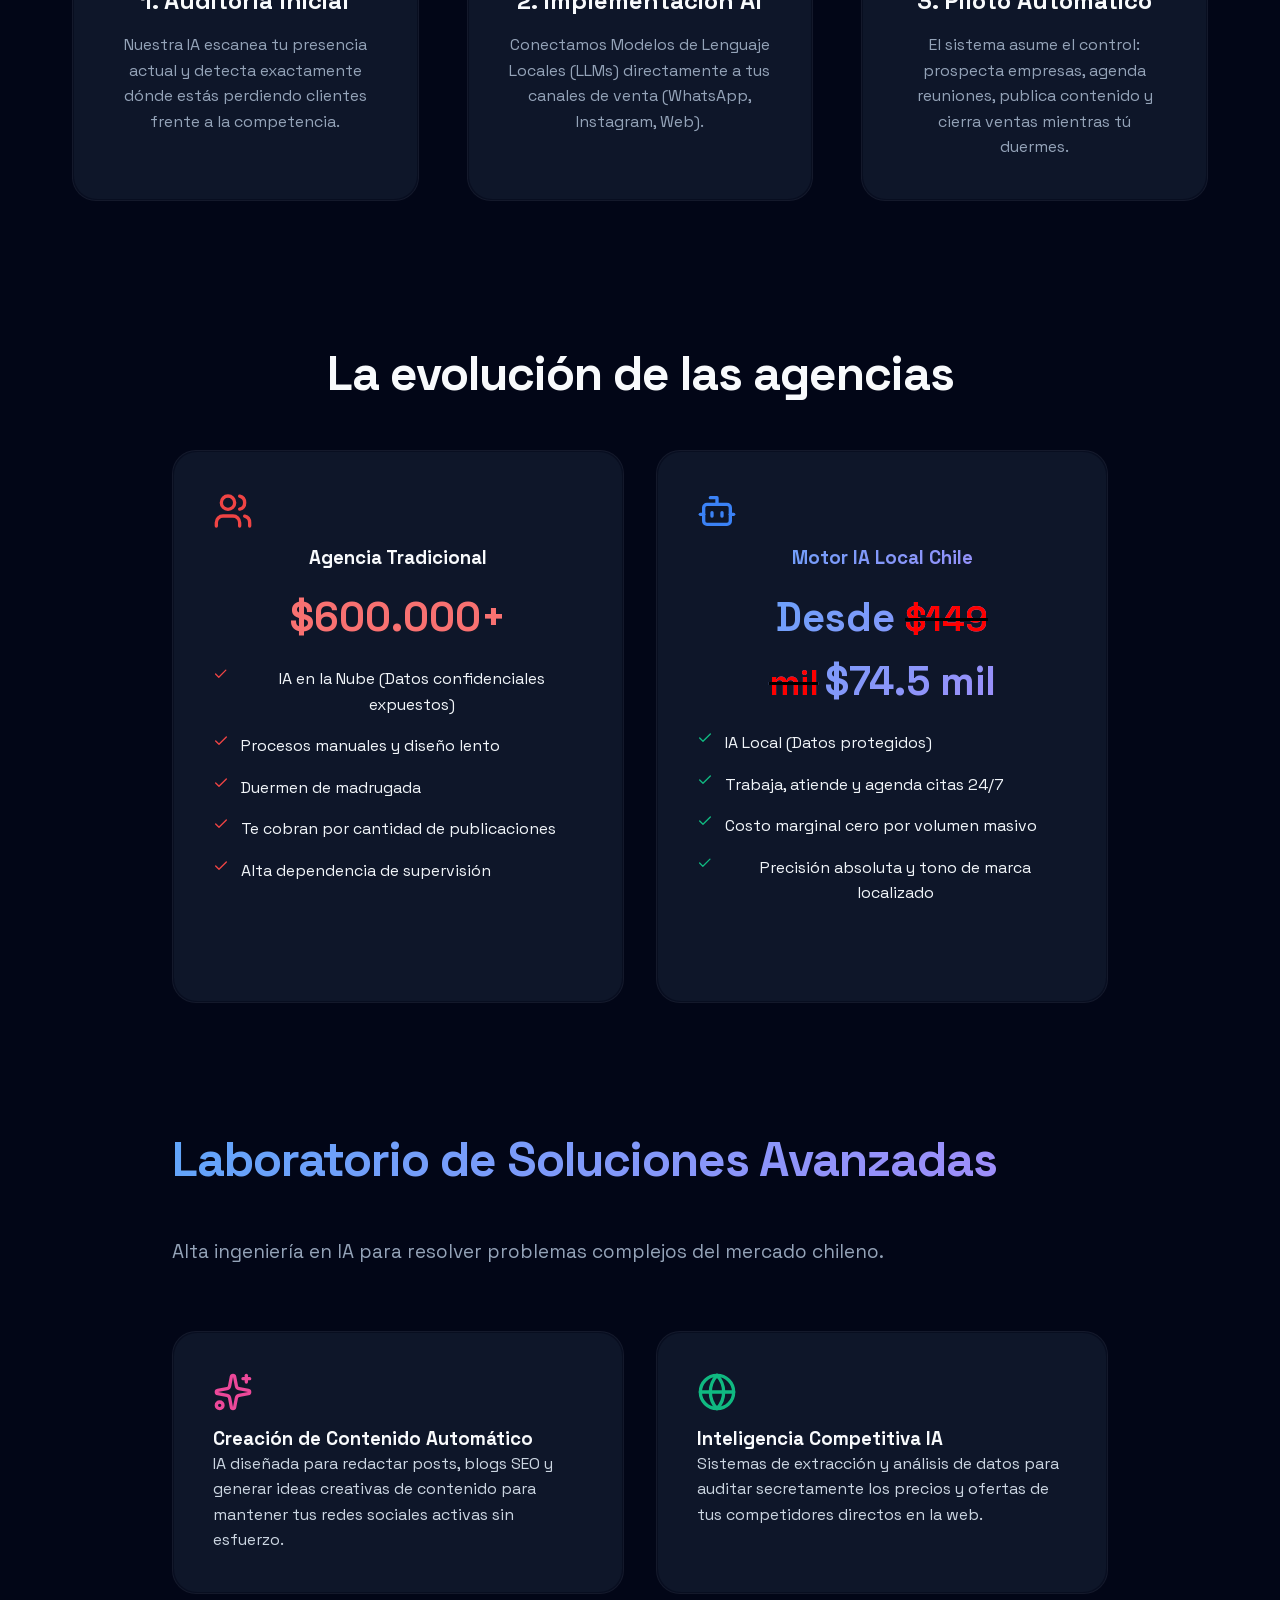
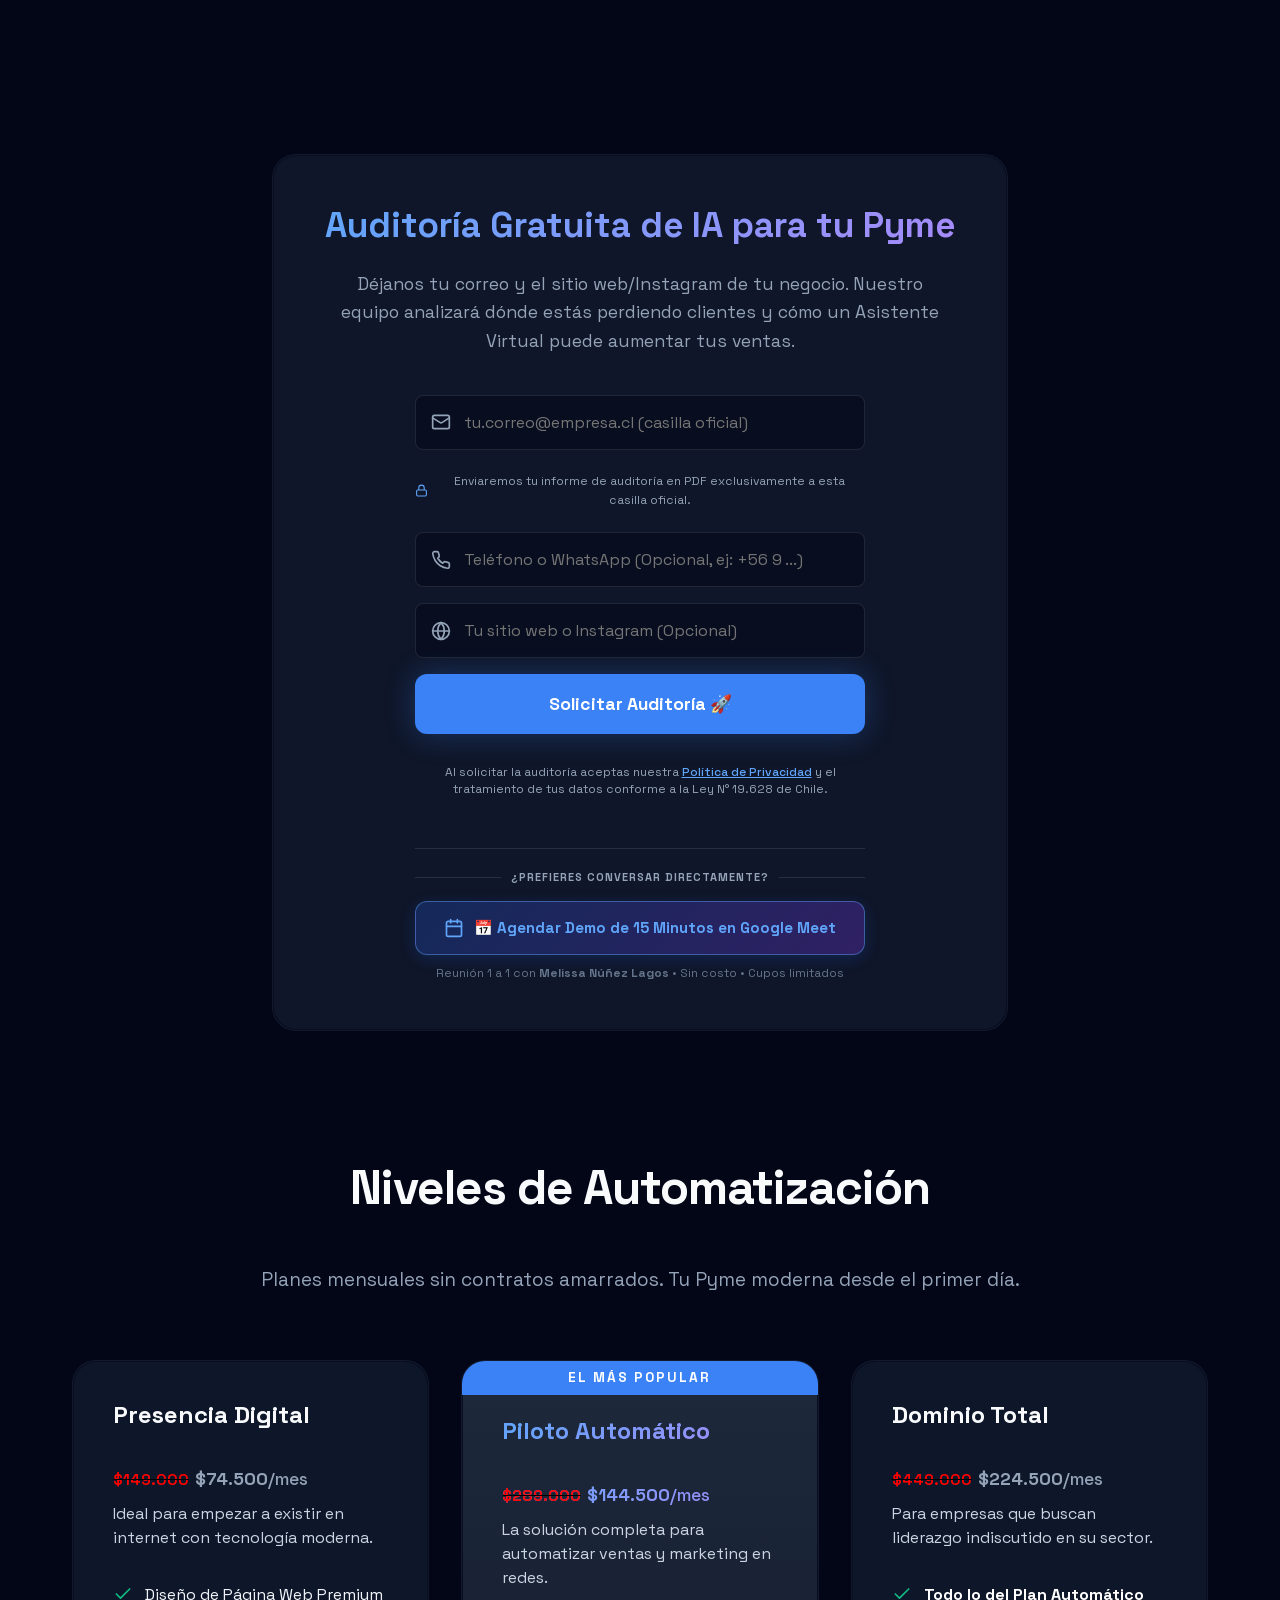
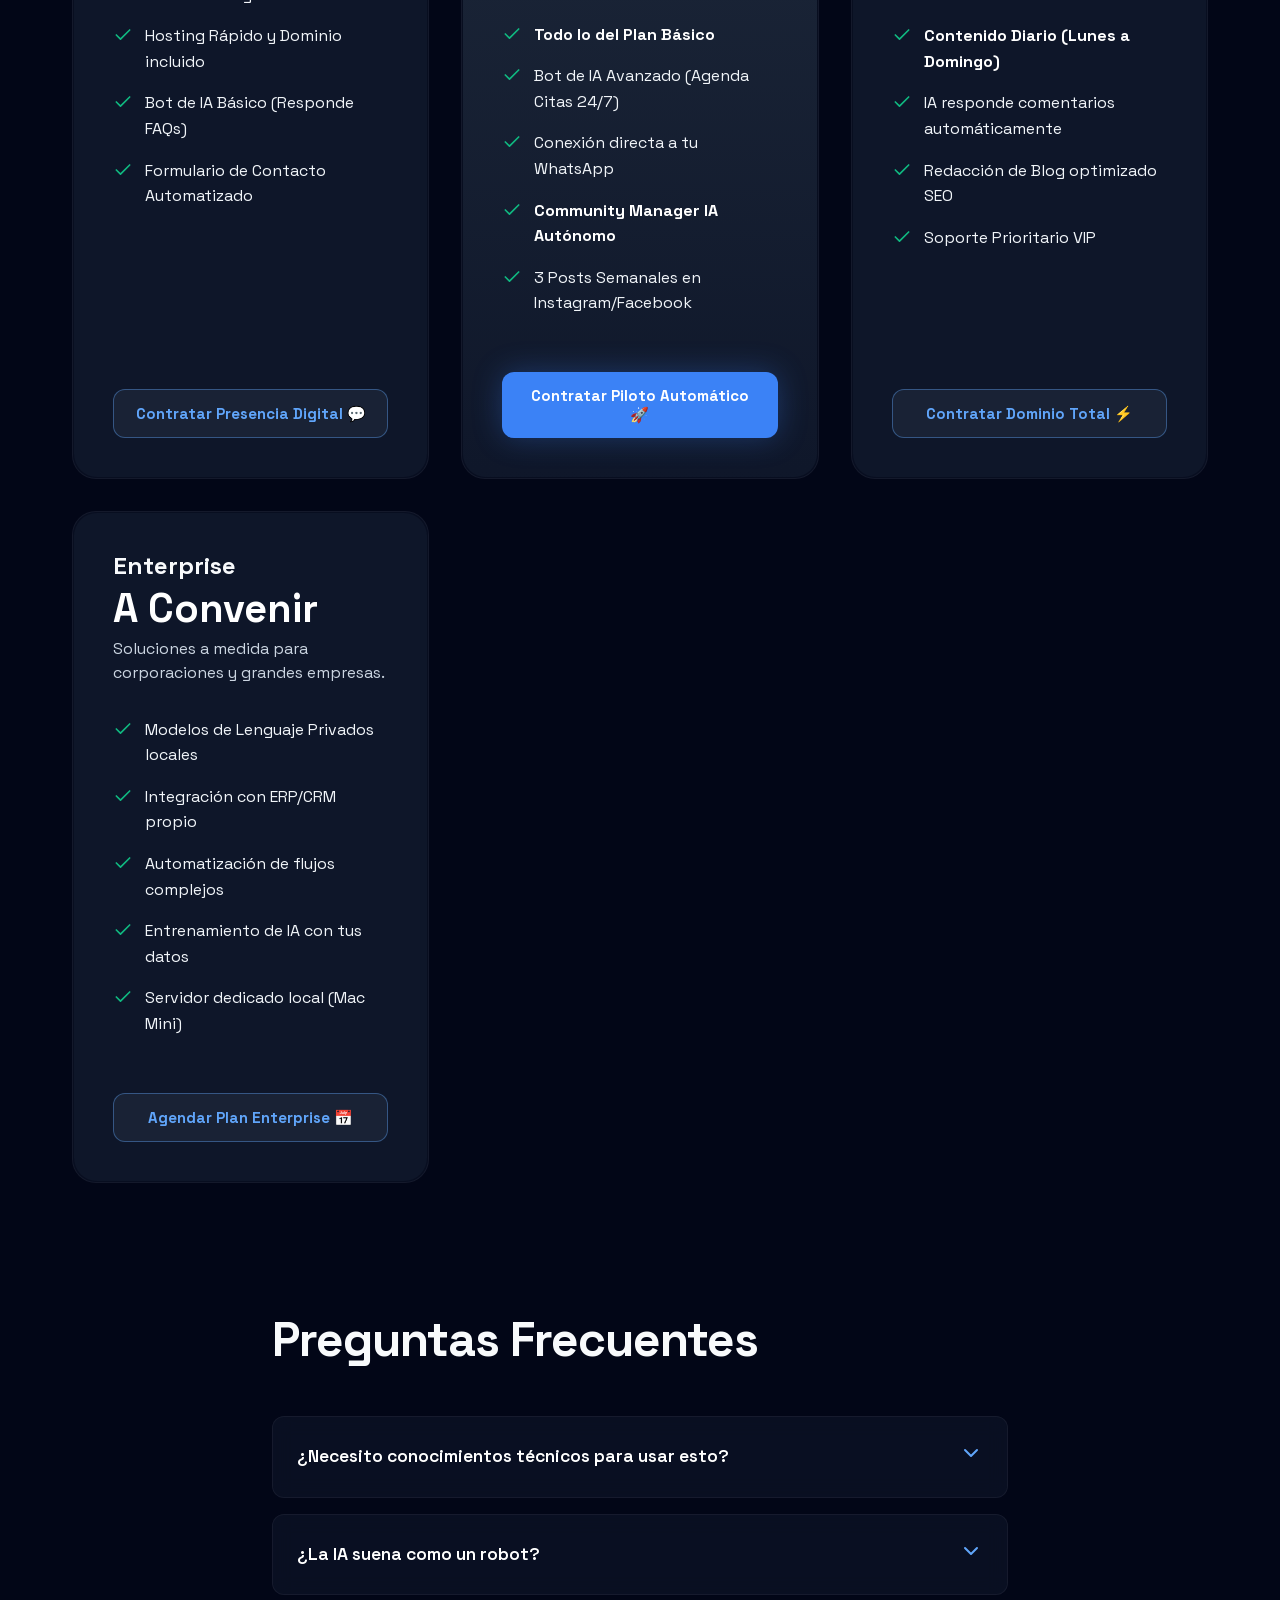
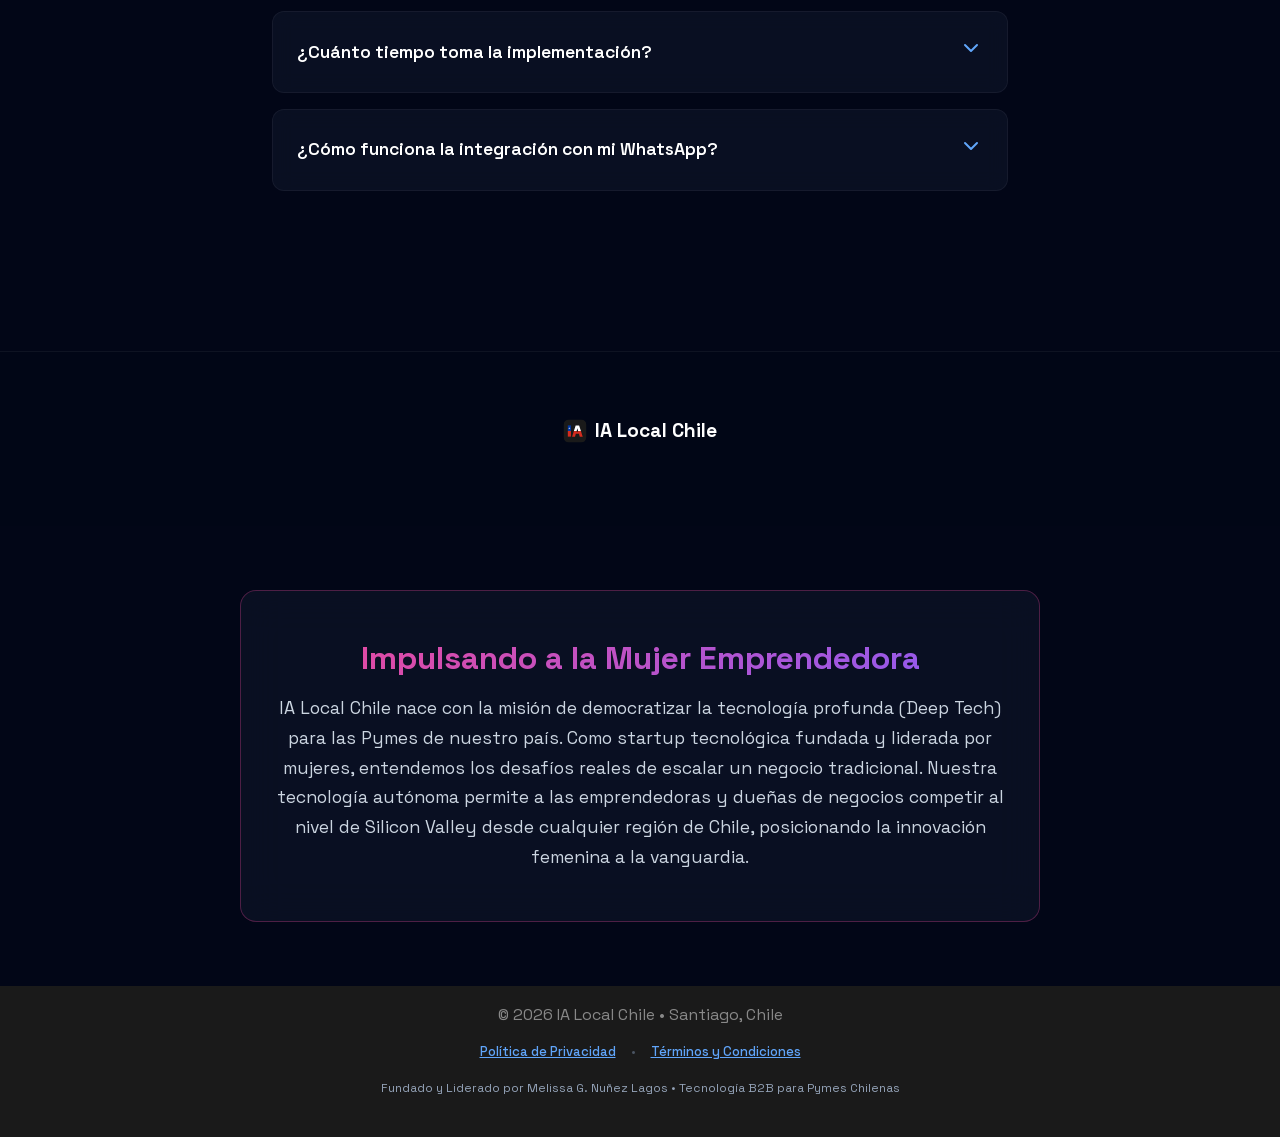
==== commit 65041842: "feat(privacy): self-host Inter and Space Grotesk fonts to eliminate external Google requests" ====
--- a/index.html
+++ b/index.html
@@ -32,10 +32,8 @@
     <meta name="twitter:description" content="Automatiza tus ventas y redes sociales con nuestro Motor de IA Local. ¡Descubre nuestros planes para Pymes!" />
     <meta name="twitter:image" content="https://ialocalchile.cl/og-image.png" />
     
-    <!-- Fonts -->
-    <link rel="preconnect" href="https://fonts.googleapis.com">
-    <link rel="preconnect" href="https://fonts.gstatic.com" crossorigin>
-    <link href="https://fonts.googleapis.com/css2?family=Inter:wght@400;500;600;700;800&family=Space+Grotesk:wght@400;500;600;700&display=swap" rel="stylesheet">
+    <!-- Fonts (Auto-hospedadas - Cumplimiento Ley 19.628 / GDPR - Cero llamadas a Google) -->
+    <link rel="stylesheet" href="./assets/fonts.css">
     <script>
       // Polyfill tsParticles engine checkVersion
       if (typeof Object.prototype.checkVersion === 'undefined') {
--- a/assets/fonts.css
+++ b/assets/fonts.css
@@ -0,0 +1,423 @@
+/* cyrillic-ext */
+@font-face {
+  font-family: 'Inter';
+  font-style: normal;
+  font-weight: 400;
+  font-display: swap;
+  src: url(./fonts/inter-400-cyrillic-ext-1.woff2) format('woff2');
+  unicode-range: U+0460-052F, U+1C80-1C8A, U+20B4, U+2DE0-2DFF, U+A640-A69F, U+FE2E-FE2F;
+}
+/* cyrillic */
+@font-face {
+  font-family: 'Inter';
+  font-style: normal;
+  font-weight: 400;
+  font-display: swap;
+  src: url(./fonts/inter-400-cyrillic-2.woff2) format('woff2');
+  unicode-range: U+0301, U+0400-045F, U+0490-0491, U+04B0-04B1, U+2116;
+}
+/* greek-ext */
+@font-face {
+  font-family: 'Inter';
+  font-style: normal;
+  font-weight: 400;
+  font-display: swap;
+  src: url(./fonts/inter-400-greek-ext-3.woff2) format('woff2');
+  unicode-range: U+1F00-1FFF;
+}
+/* greek */
+@font-face {
+  font-family: 'Inter';
+  font-style: normal;
+  font-weight: 400;
+  font-display: swap;
+  src: url(./fonts/inter-400-greek-4.woff2) format('woff2');
+  unicode-range: U+0370-0377, U+037A-037F, U+0384-038A, U+038C, U+038E-03A1, U+03A3-03FF;
+}
+/* vietnamese */
+@font-face {
+  font-family: 'Inter';
+  font-style: normal;
+  font-weight: 400;
+  font-display: swap;
+  src: url(./fonts/inter-400-vietnamese-5.woff2) format('woff2');
+  unicode-range: U+0102-0103, U+0110-0111, U+0128-0129, U+0168-0169, U+01A0-01A1, U+01AF-01B0, U+0300-0301, U+0303-0304, U+0308-0309, U+0323, U+0329, U+1EA0-1EF9, U+20AB;
+}
+/* latin-ext */
+@font-face {
+  font-family: 'Inter';
+  font-style: normal;
+  font-weight: 400;
+  font-display: swap;
+  src: url(./fonts/inter-400-latin-ext-6.woff2) format('woff2');
+  unicode-range: U+0100-02BA, U+02BD-02C5, U+02C7-02CC, U+02CE-02D7, U+02DD-02FF, U+0304, U+0308, U+0329, U+1D00-1DBF, U+1E00-1E9F, U+1EF2-1EFF, U+2020, U+20A0-20AB, U+20AD-20C4, U+2113, U+2C60-2C7F, U+A720-A7FF;
+}
+/* latin */
+@font-face {
+  font-family: 'Inter';
+  font-style: normal;
+  font-weight: 400;
+  font-display: swap;
+  src: url(./fonts/inter-400-latin-7.woff2) format('woff2');
+  unicode-range: U+0000-00FF, U+0131, U+0152-0153, U+02BB-02BC, U+02C6, U+02DA, U+02DC, U+0304, U+0308, U+0329, U+2000-206F, U+20AC, U+2122, U+2191, U+2193, U+2212, U+2215, U+FEFF, U+FFFD;
+}
+/* cyrillic-ext */
+@font-face {
+  font-family: 'Inter';
+  font-style: normal;
+  font-weight: 500;
+  font-display: swap;
+  src: url(./fonts/inter-400-cyrillic-ext-1.woff2) format('woff2');
+  unicode-range: U+0460-052F, U+1C80-1C8A, U+20B4, U+2DE0-2DFF, U+A640-A69F, U+FE2E-FE2F;
+}
+/* cyrillic */
+@font-face {
+  font-family: 'Inter';
+  font-style: normal;
+  font-weight: 500;
+  font-display: swap;
+  src: url(./fonts/inter-400-cyrillic-2.woff2) format('woff2');
+  unicode-range: U+0301, U+0400-045F, U+0490-0491, U+04B0-04B1, U+2116;
+}
+/* greek-ext */
+@font-face {
+  font-family: 'Inter';
+  font-style: normal;
+  font-weight: 500;
+  font-display: swap;
+  src: url(./fonts/inter-400-greek-ext-3.woff2) format('woff2');
+  unicode-range: U+1F00-1FFF;
+}
+/* greek */
+@font-face {
+  font-family: 'Inter';
+  font-style: normal;
+  font-weight: 500;
+  font-display: swap;
+  src: url(./fonts/inter-400-greek-4.woff2) format('woff2');
+  unicode-range: U+0370-0377, U+037A-037F, U+0384-038A, U+038C, U+038E-03A1, U+03A3-03FF;
+}
+/* vietnamese */
+@font-face {
+  font-family: 'Inter';
+  font-style: normal;
+  font-weight: 500;
+  font-display: swap;
+  src: url(./fonts/inter-400-vietnamese-5.woff2) format('woff2');
+  unicode-range: U+0102-0103, U+0110-0111, U+0128-0129, U+0168-0169, U+01A0-01A1, U+01AF-01B0, U+0300-0301, U+0303-0304, U+0308-0309, U+0323, U+0329, U+1EA0-1EF9, U+20AB;
+}
+/* latin-ext */
+@font-face {
+  font-family: 'Inter';
+  font-style: normal;
+  font-weight: 500;
+  font-display: swap;
+  src: url(./fonts/inter-400-latin-ext-6.woff2) format('woff2');
+  unicode-range: U+0100-02BA, U+02BD-02C5, U+02C7-02CC, U+02CE-02D7, U+02DD-02FF, U+0304, U+0308, U+0329, U+1D00-1DBF, U+1E00-1E9F, U+1EF2-1EFF, U+2020, U+20A0-20AB, U+20AD-20C4, U+2113, U+2C60-2C7F, U+A720-A7FF;
+}
+/* latin */
+@font-face {
+  font-family: 'Inter';
+  font-style: normal;
+  font-weight: 500;
+  font-display: swap;
+  src: url(./fonts/inter-400-latin-7.woff2) format('woff2');
+  unicode-range: U+0000-00FF, U+0131, U+0152-0153, U+02BB-02BC, U+02C6, U+02DA, U+02DC, U+0304, U+0308, U+0329, U+2000-206F, U+20AC, U+2122, U+2191, U+2193, U+2212, U+2215, U+FEFF, U+FFFD;
+}
+/* cyrillic-ext */
+@font-face {
+  font-family: 'Inter';
+  font-style: normal;
+  font-weight: 600;
+  font-display: swap;
+  src: url(./fonts/inter-400-cyrillic-ext-1.woff2) format('woff2');
+  unicode-range: U+0460-052F, U+1C80-1C8A, U+20B4, U+2DE0-2DFF, U+A640-A69F, U+FE2E-FE2F;
+}
+/* cyrillic */
+@font-face {
+  font-family: 'Inter';
+  font-style: normal;
+  font-weight: 600;
+  font-display: swap;
+  src: url(./fonts/inter-400-cyrillic-2.woff2) format('woff2');
+  unicode-range: U+0301, U+0400-045F, U+0490-0491, U+04B0-04B1, U+2116;
+}
+/* greek-ext */
+@font-face {
+  font-family: 'Inter';
+  font-style: normal;
+  font-weight: 600;
+  font-display: swap;
+  src: url(./fonts/inter-400-greek-ext-3.woff2) format('woff2');
+  unicode-range: U+1F00-1FFF;
+}
+/* greek */
+@font-face {
+  font-family: 'Inter';
+  font-style: normal;
+  font-weight: 600;
+  font-display: swap;
+  src: url(./fonts/inter-400-greek-4.woff2) format('woff2');
+  unicode-range: U+0370-0377, U+037A-037F, U+0384-038A, U+038C, U+038E-03A1, U+03A3-03FF;
+}
+/* vietnamese */
+@font-face {
+  font-family: 'Inter';
+  font-style: normal;
+  font-weight: 600;
+  font-display: swap;
+  src: url(./fonts/inter-400-vietnamese-5.woff2) format('woff2');
+  unicode-range: U+0102-0103, U+0110-0111, U+0128-0129, U+0168-0169, U+01A0-01A1, U+01AF-01B0, U+0300-0301, U+0303-0304, U+0308-0309, U+0323, U+0329, U+1EA0-1EF9, U+20AB;
+}
+/* latin-ext */
+@font-face {
+  font-family: 'Inter';
+  font-style: normal;
+  font-weight: 600;
+  font-display: swap;
+  src: url(./fonts/inter-400-latin-ext-6.woff2) format('woff2');
+  unicode-range: U+0100-02BA, U+02BD-02C5, U+02C7-02CC, U+02CE-02D7, U+02DD-02FF, U+0304, U+0308, U+0329, U+1D00-1DBF, U+1E00-1E9F, U+1EF2-1EFF, U+2020, U+20A0-20AB, U+20AD-20C4, U+2113, U+2C60-2C7F, U+A720-A7FF;
+}
+/* latin */
+@font-face {
+  font-family: 'Inter';
+  font-style: normal;
+  font-weight: 600;
+  font-display: swap;
+  src: url(./fonts/inter-400-latin-7.woff2) format('woff2');
+  unicode-range: U+0000-00FF, U+0131, U+0152-0153, U+02BB-02BC, U+02C6, U+02DA, U+02DC, U+0304, U+0308, U+0329, U+2000-206F, U+20AC, U+2122, U+2191, U+2193, U+2212, U+2215, U+FEFF, U+FFFD;
+}
+/* cyrillic-ext */
+@font-face {
+  font-family: 'Inter';
+  font-style: normal;
+  font-weight: 700;
+  font-display: swap;
+  src: url(./fonts/inter-400-cyrillic-ext-1.woff2) format('woff2');
+  unicode-range: U+0460-052F, U+1C80-1C8A, U+20B4, U+2DE0-2DFF, U+A640-A69F, U+FE2E-FE2F;
+}
+/* cyrillic */
+@font-face {
+  font-family: 'Inter';
+  font-style: normal;
+  font-weight: 700;
+  font-display: swap;
+  src: url(./fonts/inter-400-cyrillic-2.woff2) format('woff2');
+  unicode-range: U+0301, U+0400-045F, U+0490-0491, U+04B0-04B1, U+2116;
+}
+/* greek-ext */
+@font-face {
+  font-family: 'Inter';
+  font-style: normal;
+  font-weight: 700;
+  font-display: swap;
+  src: url(./fonts/inter-400-greek-ext-3.woff2) format('woff2');
+  unicode-range: U+1F00-1FFF;
+}
+/* greek */
+@font-face {
+  font-family: 'Inter';
+  font-style: normal;
+  font-weight: 700;
+  font-display: swap;
+  src: url(./fonts/inter-400-greek-4.woff2) format('woff2');
+  unicode-range: U+0370-0377, U+037A-037F, U+0384-038A, U+038C, U+038E-03A1, U+03A3-03FF;
+}
+/* vietnamese */
+@font-face {
+  font-family: 'Inter';
+  font-style: normal;
+  font-weight: 700;
+  font-display: swap;
+  src: url(./fonts/inter-400-vietnamese-5.woff2) format('woff2');
+  unicode-range: U+0102-0103, U+0110-0111, U+0128-0129, U+0168-0169, U+01A0-01A1, U+01AF-01B0, U+0300-0301, U+0303-0304, U+0308-0309, U+0323, U+0329, U+1EA0-1EF9, U+20AB;
+}
+/* latin-ext */
+@font-face {
+  font-family: 'Inter';
+  font-style: normal;
+  font-weight: 700;
+  font-display: swap;
+  src: url(./fonts/inter-400-latin-ext-6.woff2) format('woff2');
+  unicode-range: U+0100-02BA, U+02BD-02C5, U+02C7-02CC, U+02CE-02D7, U+02DD-02FF, U+0304, U+0308, U+0329, U+1D00-1DBF, U+1E00-1E9F, U+1EF2-1EFF, U+2020, U+20A0-20AB, U+20AD-20C4, U+2113, U+2C60-2C7F, U+A720-A7FF;
+}
+/* latin */
+@font-face {
+  font-family: 'Inter';
+  font-style: normal;
+  font-weight: 700;
+  font-display: swap;
+  src: url(./fonts/inter-400-latin-7.woff2) format('woff2');
+  unicode-range: U+0000-00FF, U+0131, U+0152-0153, U+02BB-02BC, U+02C6, U+02DA, U+02DC, U+0304, U+0308, U+0329, U+2000-206F, U+20AC, U+2122, U+2191, U+2193, U+2212, U+2215, U+FEFF, U+FFFD;
+}
+/* cyrillic-ext */
+@font-face {
+  font-family: 'Inter';
+  font-style: normal;
+  font-weight: 800;
+  font-display: swap;
+  src: url(./fonts/inter-400-cyrillic-ext-1.woff2) format('woff2');
+  unicode-range: U+0460-052F, U+1C80-1C8A, U+20B4, U+2DE0-2DFF, U+A640-A69F, U+FE2E-FE2F;
+}
+/* cyrillic */
+@font-face {
+  font-family: 'Inter';
+  font-style: normal;
+  font-weight: 800;
+  font-display: swap;
+  src: url(./fonts/inter-400-cyrillic-2.woff2) format('woff2');
+  unicode-range: U+0301, U+0400-045F, U+0490-0491, U+04B0-04B1, U+2116;
+}
+/* greek-ext */
+@font-face {
+  font-family: 'Inter';
+  font-style: normal;
+  font-weight: 800;
+  font-display: swap;
+  src: url(./fonts/inter-400-greek-ext-3.woff2) format('woff2');
+  unicode-range: U+1F00-1FFF;
+}
+/* greek */
+@font-face {
+  font-family: 'Inter';
+  font-style: normal;
+  font-weight: 800;
+  font-display: swap;
+  src: url(./fonts/inter-400-greek-4.woff2) format('woff2');
+  unicode-range: U+0370-0377, U+037A-037F, U+0384-038A, U+038C, U+038E-03A1, U+03A3-03FF;
+}
+/* vietnamese */
+@font-face {
+  font-family: 'Inter';
+  font-style: normal;
+  font-weight: 800;
+  font-display: swap;
+  src: url(./fonts/inter-400-vietnamese-5.woff2) format('woff2');
+  unicode-range: U+0102-0103, U+0110-0111, U+0128-0129, U+0168-0169, U+01A0-01A1, U+01AF-01B0, U+0300-0301, U+0303-0304, U+0308-0309, U+0323, U+0329, U+1EA0-1EF9, U+20AB;
+}
+/* latin-ext */
+@font-face {
+  font-family: 'Inter';
+  font-style: normal;
+  font-weight: 800;
+  font-display: swap;
+  src: url(./fonts/inter-400-latin-ext-6.woff2) format('woff2');
+  unicode-range: U+0100-02BA, U+02BD-02C5, U+02C7-02CC, U+02CE-02D7, U+02DD-02FF, U+0304, U+0308, U+0329, U+1D00-1DBF, U+1E00-1E9F, U+1EF2-1EFF, U+2020, U+20A0-20AB, U+20AD-20C4, U+2113, U+2C60-2C7F, U+A720-A7FF;
+}
+/* latin */
+@font-face {
+  font-family: 'Inter';
+  font-style: normal;
+  font-weight: 800;
+  font-display: swap;
+  src: url(./fonts/inter-400-latin-7.woff2) format('woff2');
+  unicode-range: U+0000-00FF, U+0131, U+0152-0153, U+02BB-02BC, U+02C6, U+02DA, U+02DC, U+0304, U+0308, U+0329, U+2000-206F, U+20AC, U+2122, U+2191, U+2193, U+2212, U+2215, U+FEFF, U+FFFD;
+}
+/* vietnamese */
+@font-face {
+  font-family: 'Space Grotesk';
+  font-style: normal;
+  font-weight: 400;
+  font-display: swap;
+  src: url(./fonts/space_grotesk-400-vietnamese-8.woff2) format('woff2');
+  unicode-range: U+0102-0103, U+0110-0111, U+0128-0129, U+0168-0169, U+01A0-01A1, U+01AF-01B0, U+0300-0301, U+0303-0304, U+0308-0309, U+0323, U+0329, U+1EA0-1EF9, U+20AB;
+}
+/* latin-ext */
+@font-face {
+  font-family: 'Space Grotesk';
+  font-style: normal;
+  font-weight: 400;
+  font-display: swap;
+  src: url(./fonts/space_grotesk-400-latin-ext-9.woff2) format('woff2');
+  unicode-range: U+0100-02BA, U+02BD-02C5, U+02C7-02CC, U+02CE-02D7, U+02DD-02FF, U+0304, U+0308, U+0329, U+1D00-1DBF, U+1E00-1E9F, U+1EF2-1EFF, U+2020, U+20A0-20AB, U+20AD-20C4, U+2113, U+2C60-2C7F, U+A720-A7FF;
+}
+/* latin */
+@font-face {
+  font-family: 'Space Grotesk';
+  font-style: normal;
+  font-weight: 400;
+  font-display: swap;
+  src: url(./fonts/space_grotesk-400-latin-10.woff2) format('woff2');
+  unicode-range: U+0000-00FF, U+0131, U+0152-0153, U+02BB-02BC, U+02C6, U+02DA, U+02DC, U+0304, U+0308, U+0329, U+2000-206F, U+20AC, U+2122, U+2191, U+2193, U+2212, U+2215, U+FEFF, U+FFFD;
+}
+/* vietnamese */
+@font-face {
+  font-family: 'Space Grotesk';
+  font-style: normal;
+  font-weight: 500;
+  font-display: swap;
+  src: url(./fonts/space_grotesk-400-vietnamese-8.woff2) format('woff2');
+  unicode-range: U+0102-0103, U+0110-0111, U+0128-0129, U+0168-0169, U+01A0-01A1, U+01AF-01B0, U+0300-0301, U+0303-0304, U+0308-0309, U+0323, U+0329, U+1EA0-1EF9, U+20AB;
+}
+/* latin-ext */
+@font-face {
+  font-family: 'Space Grotesk';
+  font-style: normal;
+  font-weight: 500;
+  font-display: swap;
+  src: url(./fonts/space_grotesk-400-latin-ext-9.woff2) format('woff2');
+  unicode-range: U+0100-02BA, U+02BD-02C5, U+02C7-02CC, U+02CE-02D7, U+02DD-02FF, U+0304, U+0308, U+0329, U+1D00-1DBF, U+1E00-1E9F, U+1EF2-1EFF, U+2020, U+20A0-20AB, U+20AD-20C4, U+2113, U+2C60-2C7F, U+A720-A7FF;
+}
+/* latin */
+@font-face {
+  font-family: 'Space Grotesk';
+  font-style: normal;
+  font-weight: 500;
+  font-display: swap;
+  src: url(./fonts/space_grotesk-400-latin-10.woff2) format('woff2');
+  unicode-range: U+0000-00FF, U+0131, U+0152-0153, U+02BB-02BC, U+02C6, U+02DA, U+02DC, U+0304, U+0308, U+0329, U+2000-206F, U+20AC, U+2122, U+2191, U+2193, U+2212, U+2215, U+FEFF, U+FFFD;
+}
+/* vietnamese */
+@font-face {
+  font-family: 'Space Grotesk';
+  font-style: normal;
+  font-weight: 600;
+  font-display: swap;
+  src: url(./fonts/space_grotesk-400-vietnamese-8.woff2) format('woff2');
+  unicode-range: U+0102-0103, U+0110-0111, U+0128-0129, U+0168-0169, U+01A0-01A1, U+01AF-01B0, U+0300-0301, U+0303-0304, U+0308-0309, U+0323, U+0329, U+1EA0-1EF9, U+20AB;
+}
+/* latin-ext */
+@font-face {
+  font-family: 'Space Grotesk';
+  font-style: normal;
+  font-weight: 600;
+  font-display: swap;
+  src: url(./fonts/space_grotesk-400-latin-ext-9.woff2) format('woff2');
+  unicode-range: U+0100-02BA, U+02BD-02C5, U+02C7-02CC, U+02CE-02D7, U+02DD-02FF, U+0304, U+0308, U+0329, U+1D00-1DBF, U+1E00-1E9F, U+1EF2-1EFF, U+2020, U+20A0-20AB, U+20AD-20C4, U+2113, U+2C60-2C7F, U+A720-A7FF;
+}
+/* latin */
+@font-face {
+  font-family: 'Space Grotesk';
+  font-style: normal;
+  font-weight: 600;
+  font-display: swap;
+  src: url(./fonts/space_grotesk-400-latin-10.woff2) format('woff2');
+  unicode-range: U+0000-00FF, U+0131, U+0152-0153, U+02BB-02BC, U+02C6, U+02DA, U+02DC, U+0304, U+0308, U+0329, U+2000-206F, U+20AC, U+2122, U+2191, U+2193, U+2212, U+2215, U+FEFF, U+FFFD;
+}
+/* vietnamese */
+@font-face {
+  font-family: 'Space Grotesk';
+  font-style: normal;
+  font-weight: 700;
+  font-display: swap;
+  src: url(./fonts/space_grotesk-400-vietnamese-8.woff2) format('woff2');
+  unicode-range: U+0102-0103, U+0110-0111, U+0128-0129, U+0168-0169, U+01A0-01A1, U+01AF-01B0, U+0300-0301, U+0303-0304, U+0308-0309, U+0323, U+0329, U+1EA0-1EF9, U+20AB;
+}
+/* latin-ext */
+@font-face {
+  font-family: 'Space Grotesk';
+  font-style: normal;
+  font-weight: 700;
+  font-display: swap;
+  src: url(./fonts/space_grotesk-400-latin-ext-9.woff2) format('woff2');
+  unicode-range: U+0100-02BA, U+02BD-02C5, U+02C7-02CC, U+02CE-02D7, U+02DD-02FF, U+0304, U+0308, U+0329, U+1D00-1DBF, U+1E00-1E9F, U+1EF2-1EFF, U+2020, U+20A0-20AB, U+20AD-20C4, U+2113, U+2C60-2C7F, U+A720-A7FF;
+}
+/* latin */
+@font-face {
+  font-family: 'Space Grotesk';
+  font-style: normal;
+  font-weight: 700;
+  font-display: swap;
+  src: url(./fonts/space_grotesk-400-latin-10.woff2) format('woff2');
+  unicode-range: U+0000-00FF, U+0131, U+0152-0153, U+02BB-02BC, U+02C6, U+02DA, U+02DC, U+0304, U+0308, U+0329, U+2000-206F, U+20AC, U+2122, U+2191, U+2193, U+2212, U+2215, U+FEFF, U+FFFD;
+}
